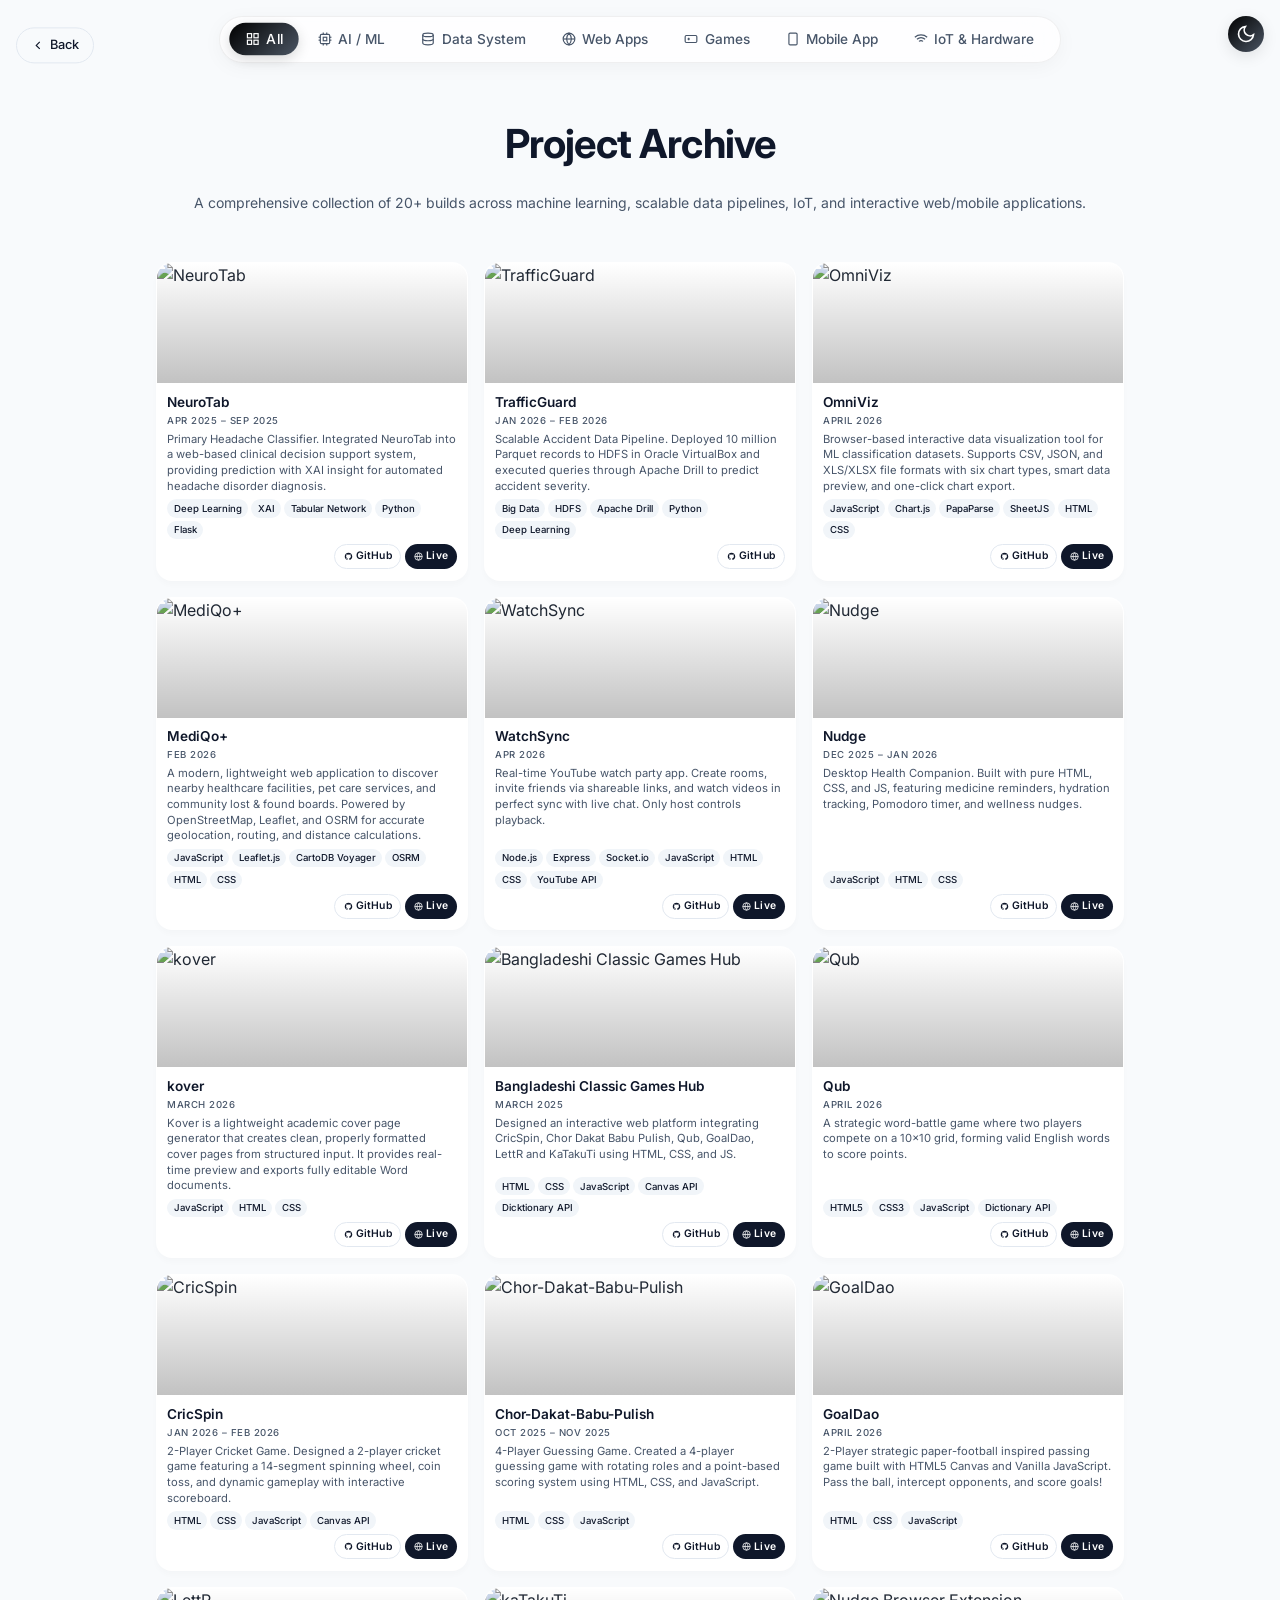
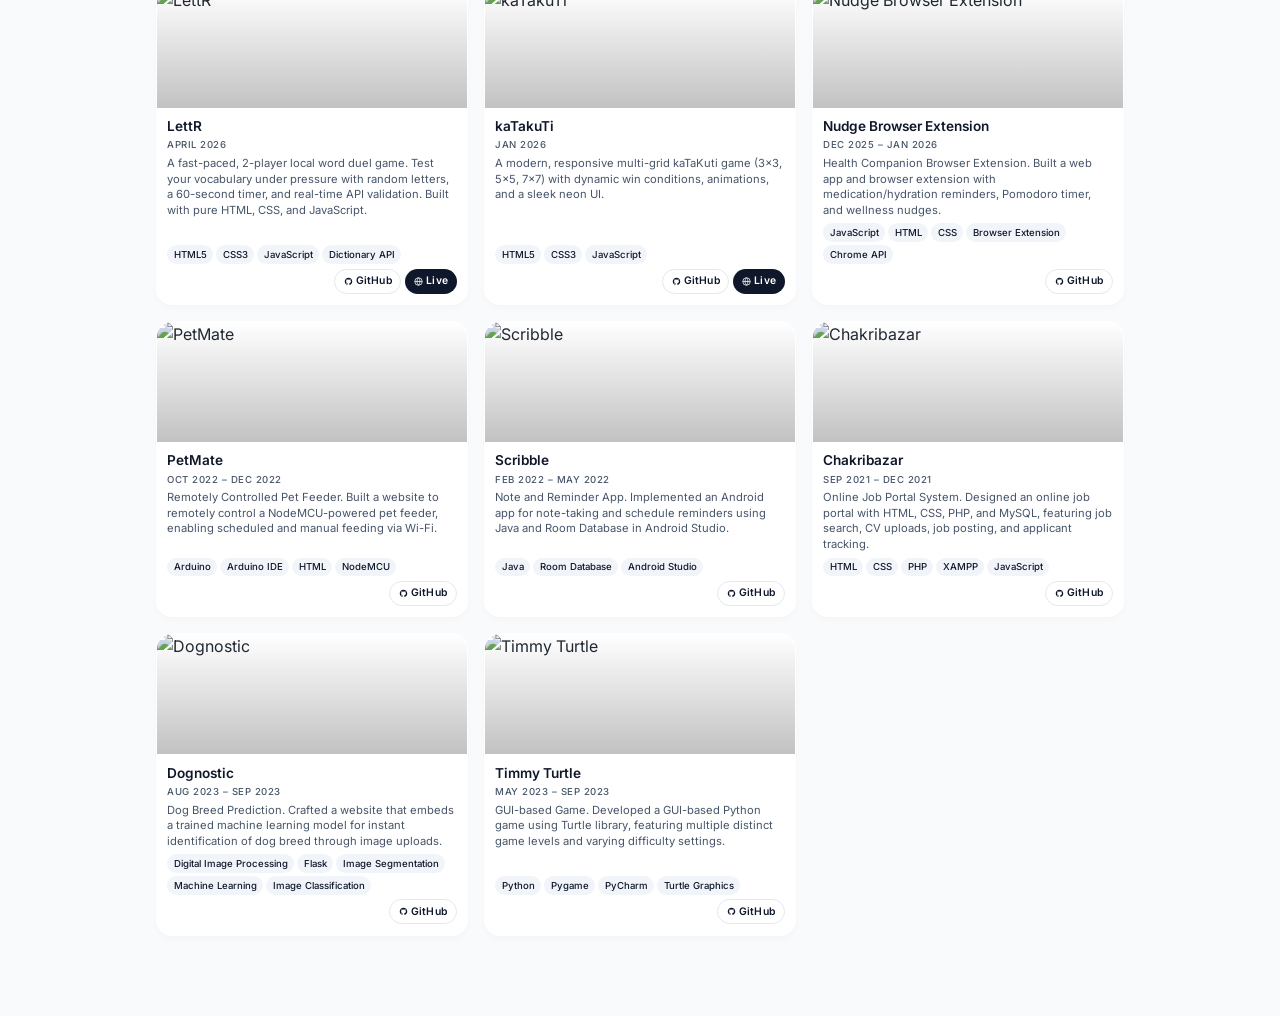
==== projects.html @ 1bb69468 "dropdown menu fixed" ====
<!DOCTYPE html>
<html lang="en">
<head>
    <meta charset="UTF-8">
    <meta name="viewport" content="width=device-width, initial-scale=1.0, viewport-fit=cover">
    
    <title>Projects — Swarup Dewanjee</title>
    <meta name="description" content="A collection of projects by Swarup Dewanjee.">

    <!-- Favicon -->
    <link rel="icon" type="image/png" href="https://i.postimg.cc/4x0gX4bW/dark.png" />
    
    <!-- Fonts: Inter -->
    <link href="https://fonts.googleapis.com/css2?family=Inter:wght@300;400;500;600;700&display=swap" rel="stylesheet">

    <style>
        /* ═══════════════════════════════════════════════════
           CSS VARIABLES & THEME
           ═══════════════════════════════════════════════════ */
        :root {
            --primary-500: #18181b;
            --gray-400: #9ca3af;
            --gray-600: #4b5563;

            --light-bg: #f8fafc;
            --light-card: #ffffff;
            --light-card-hover: #f1f5f9;
            --light-text: #0f172a;
            --light-text-secondary: #475569;
            --light-text-body: #1e293b;
            --light-border: #e2e8f0;

            --dark-bg: #09090b;
            --dark-card: #131315;
            --dark-card-hover: #242428;
            --dark-text: #fafafa;
            --dark-text-secondary: #b4b4bc;
            --dark-text-bright: #ffffff;
            --dark-border: #2a2a30;

            --gradient-main: linear-gradient(135deg, #000000 0%, #4b5563 100%);
            --gradient-accent: linear-gradient(135deg, #3f3f46 0%, #18181b 100%);

            --dark-btn-gradient: linear-gradient(135deg, #a5a5a5 0%, #ffffff 100%);
            --dark-btn-text: #18181b;
        }

        /* ═══════════════════════════════════════════════════
           GLOBAL STYLES & SCROLLBAR
           ═══════════════════════════════════════════════════ */
        * { margin: 0; padding: 0; box-sizing: border-box; }
        html { scroll-behavior: smooth; }
        
        body {
            font-family: 'Inter', system-ui, -apple-system, sans-serif;
            line-height: 1.6;
            transition: background-color 0.4s cubic-bezier(0.4, 0, 0.2, 1), color 0.4s cubic-bezier(0.4, 0, 0.2, 1);
            overflow-x: hidden;
            -webkit-font-smoothing: antialiased;
            -moz-osx-font-smoothing: grayscale;
            min-height: 100vh;
        }
        body:not(.dark-theme) { background-color: var(--light-bg); color: var(--light-text-body); }
        body.dark-theme       { background-color: var(--dark-bg);  color: var(--dark-text-bright); }

        /* Custom Scrollbar */
        ::-webkit-scrollbar { width: 8px; }
        ::-webkit-scrollbar-track { background: #f8fafc; }
        ::-webkit-scrollbar-thumb { background: linear-gradient(135deg, #000000 0%, #4b5563 100%); border-radius: 9999px; transition: all 0.3s ease; }
        ::-webkit-scrollbar-thumb:hover { background: linear-gradient(135deg, #3a3a3f 0%, #b1b1b1 100%); }
        body.dark-theme::-webkit-scrollbar-track { background: #09090b; }
        body.dark-theme::-webkit-scrollbar-thumb { background: linear-gradient(135deg, #a5a5a5 0%, #ffffff 100%); border-radius: 9999px; }
        body.dark-theme::-webkit-scrollbar-thumb:hover { background: linear-gradient(135deg, #1f2937 0%, #6b7280 100%); }

        .container { max-width: 1000px; margin: 0 auto; padding: 0 1rem; }
        .section { padding: 5rem 0; position: relative; z-index: 10; }
        body:not(.dark-theme) .section { background: var(--light-bg); }
        body.dark-theme       .section { background: var(--dark-bg); }

        /* ═══════════════════════════════════════════════════
           NAVIGATION (Matching index.html)
           ═══════════════════════════════════════════════════ */
        .floating-nav { 
            position: fixed; 
            top: 1rem; 
            left: 50%; 
            transform: translateX(-50%); 
            z-index: 1000; 
            padding: 0 1rem; 
            width: 100%; 
            max-width: 1400px; 
            transition: transform 0.4s cubic-bezier(0.4, 0, 0.2, 1), opacity 0.4s ease;
            display: flex;
            align-items: center;
            justify-content: center;
        }

        /* PC Back Button */
        .nav-back-pc {
            position: absolute;
            left: 1rem;
            top: 63%;
            transform: translateY(-50%);
            z-index: 1001;
            display: flex;
            align-items: center;
            gap: 0.35rem;
            padding: 0.4rem 0.85rem;
            border-radius: 9999px;
            font-size: 0.8rem;
            font-weight: 500;
            white-space: nowrap;
            transition: all 0.25s ease;
            text-decoration: none;
            color: var(--light-text);
            background: transparent;
            border: 1.5px solid var(--light-border);
        }
        body.dark-theme .nav-back-pc { color: var(--dark-text); border-color: var(--dark-border); }
        .nav-back-pc svg { width: 14px; height: 14px; flex-shrink: 0; }
        
        body:not(.dark-theme) .nav-back-pc:hover { 
            background: var(--gradient-main); 
            color: #fff !important; 
            border-color: transparent !important;
            transform: translateY(-50%) scale(1.02); 
            box-shadow: 0 4px 12px rgba(0,0,0,0.15); 
        }
        body.dark-theme .nav-back-pc:hover { 
            background: var(--dark-btn-gradient); 
            color: var(--dark-btn-text) !important; 
            border-color: transparent !important;
            transform: translateY(-50%) scale(1.02); 
            box-shadow: 0 4px 12px rgba(255,255,255,0.08); 
        }
        body.dark-theme .nav-back-pc:hover svg { stroke: var(--dark-btn-text) !important; }

        .nav-menu { 
            display: flex; 
            align-items: center; 
            gap: 0.25rem; 
            padding: 0.4rem 0.6rem; 
            border-radius: 9999px; 
            backdrop-filter: blur(20px) saturate(180%); 
            -webkit-backdrop-filter: blur(20px) saturate(180%); 
            box-shadow: 0 4px 20px rgba(0,0,0,0.04); 
            width: fit-content; 
            margin: 0 auto; 
            border: 1px solid rgba(0,0,0,0.06); 
            background: rgba(255,255,255,0.8);
        }
        body.dark-theme .nav-menu { 
            background: rgba(24,24,27,0.7); 
            border-color: rgba(255,255,255,0.08); 
            box-shadow: 0 4px 30px rgba(0,0,0,0.3); 
        }

        .nav-item { 
            display: flex; 
            align-items: center; 
            gap: 0.4rem; 
            padding: 0.5rem 1rem; 
            border-radius: 9999px; 
            text-decoration: none; 
            font-size: 0.85rem; 
            font-weight: 500; 
            white-space: nowrap; 
            transition: all 0.25s ease; 
            color: var(--light-text-secondary); 
            cursor: pointer;
            border: none;
            background: transparent;
            font-family: inherit;
        }
        /* Ensure nav item icons scale properly */
        .nav-item svg { width: 14px; height: 14px; flex-shrink: 0; }

        body.dark-theme .nav-item { color: var(--dark-text-secondary); }
        
        body:not(.dark-theme) .nav-item:hover, body:not(.dark-theme) .nav-item.active-nav { 
            background: var(--gradient-main); 
            color: #fff !important; 
            transform: scale(1.02); 
            box-shadow: 0 4px 12px rgba(0,0,0,0.15); 
        }
        body.dark-theme .nav-item:hover, body.dark-theme .nav-item.active-nav { 
            background: var(--dark-btn-gradient); 
            color: var(--dark-btn-text) !important; 
            transform: scale(1.02); 
            box-shadow: 0 4px 12px rgba(255,255,255,0.08); 
        }
        body.dark-theme .nav-item:hover svg, body.dark-theme .nav-item.active-nav svg { stroke: var(--dark-btn-text) !important; }

        /* Mobile Navigation */
        .mobile-nav-bar {
            display: none;
            grid-template-columns: 1fr auto 1fr !important;
            align-items: center !important;
            width: 100% !important;
            padding: 0.6rem 1rem !important;
            background: rgba(248, 250, 252, 0.75) !important;
            backdrop-filter: blur(18px) saturate(180%) !important;
            -webkit-backdrop-filter: blur(18px) saturate(180%) !important;
            border-bottom: 1px solid rgba(0, 0, 0, 0.06);
        }
        body.dark-theme .mobile-nav-bar {
            background: rgba(9, 9, 11, 0.75) !important;
            backdrop-filter: blur(18px) saturate(180%) !important;
            -webkit-backdrop-filter: blur(18px) saturate(180%) !important;
            border-bottom: 1px solid rgba(255, 255, 255, 0.06);
        }

        .nav-back-mobile {
            display: flex;
            align-items: center;
            gap: 0.3rem;
            font-size: 0.8rem;
            font-weight: 500;
            color: var(--light-text);
            text-decoration: none;
            justify-self: start;
            padding: 0.4rem 0.85rem;
            border-radius: 9999px;
            border: 1.5px solid var(--light-border);
            transition: all 0.25s ease;
        }
        body.dark-theme .nav-back-mobile { color: var(--dark-text); border-color: var(--dark-border); }
        .nav-back-mobile svg { width: 14px; height: 14px; }

        body:not(.dark-theme) .nav-back-mobile:hover { 
            background: var(--gradient-main); color: #fff !important; border-color: transparent !important; box-shadow: 0 4px 12px rgba(0,0,0,0.15); 
        }
        body.dark-theme .nav-back-mobile:hover { 
            background: var(--dark-btn-gradient); color: var(--dark-btn-text) !important; border-color: transparent !important; box-shadow: 0 4px 12px rgba(255,255,255,0.08); 
        }
        body.dark-theme .nav-back-mobile:hover svg { stroke: var(--dark-btn-text) !important; }

        .mobile-menu-btn { 
            display: none; 
            background: transparent; 
            border: none; 
            cursor: pointer; 
            padding: 0.5rem; 
            border-radius: 0.5rem; 
            transition: all 0.2s; 
            z-index: 10; 
            justify-self: center;
            color: var(--light-text);
        } 
        body.dark-theme .mobile-menu-btn { color: var(--dark-text-bright); }
        body:not(.dark-theme) .mobile-menu-btn:hover { background: var(--gradient-main); color: #fff; }
        body.dark-theme .mobile-menu-btn:hover { background: var(--dark-btn-gradient); color: var(--dark-btn-text); }
        .mobile-menu-btn .close-icon { display: none; }
        .mobile-menu-btn.active .menu-icon  { display: none; }
        .mobile-menu-btn.active .close-icon { display: block; }

        @media (max-width: 900px) {
            .floating-nav {
                justify-content: flex-start !important;
                padding: 0 !important;
                background: transparent !important;
                backdrop-filter: none !important;
                top: 0 !important;
            }
            .nav-back-pc { display: none; }
            .mobile-nav-bar { display: grid !important; }
            .mobile-menu-btn { display: flex !important; align-items: center; justify-content: center; }
            
            .nav-menu { 
                display: none; 
                position: absolute; 
                top: 100%; 
                left: auto; 
                right: 0; 
                width: 50%; 
                min-width: 220px; 
                flex-direction: column; 
                align-items: stretch; 
                border-radius: 1.5rem 1.5rem 1.5rem  1.5rem; 
                padding: 1rem; 
                gap: 0.5rem; 
                margin: 0; 
                max-height: 80vh; 
                overflow-y: auto; 
                border-top: 1px solid rgba(0,0,0,0.05);
                border-right:  1px solid rgba(0,0,0,0.05); 
            }
            body:not(.dark-theme) .nav-menu { background: rgba(255,255,255,0.95); }
            body.dark-theme       .nav-menu { background: rgba(9,9,11,0.95); border-color: rgba(255,255,255,0.1); }
            
            .nav-menu.active { display: flex; animation: slideDown 0.3s ease; }
            @keyframes slideDown { from { opacity: 0; transform: translateY(-10px); } to { opacity: 1; transform: translateY(0); } }
            
            .nav-item { padding: 0.75rem 1rem; border-radius: 0.75rem; font-size: 0.95rem; justify-content: flex-start; }
            .nav-item svg { width: 16px; height: 16px; }
        }

        /* ═══════════════════════════════════════════════════
           THEME TOGGLE
           ═══════════════════════════════════════════════════ */
        .theme-toggle { 
            position: fixed; 
            top: 1rem; 
            right: 1rem; 
            z-index: 1000; 
            padding: 0.5rem; 
            border-radius: 9999px; 
            border: none; 
            cursor: pointer; 
            transition: all 0.3s ease; 
            background: var(--gradient-main); 
            color: #fff; 
            box-shadow: 0 4px 15px rgba(0,0,0,0.1); 
            display: flex; align-items: center; justify-content: center;
        }
        body.dark-theme .theme-toggle { background: var(--dark-btn-gradient); color: var(--dark-btn-text); box-shadow: 0 4px 15px rgba(255,255,255,0.08); }
        .theme-toggle:hover { transform: scale(1.1); }
        .theme-toggle .sun-icon  { display: none; }
        .theme-toggle .moon-icon { display: block; width: 20px; height: 20px; }
        body.dark-theme .theme-toggle .sun-icon  { display: block; width: 20px; height: 20px; }
        body.dark-theme .theme-toggle .moon-icon { display: none; }
        body.dark-theme .theme-toggle svg { stroke: var(--dark-btn-text) !important; }

        @media (max-width: 900px) {
            .theme-toggle { top: 0.75rem; right: 0.75rem; z-index: 1001; }
        }

        /* ═══════════════════════════════════════════════════
           MAIN CONTENT AREA
           ═══════════════════════════════════════════════════ */
        .projects-section { padding-top: 7rem; }

        .section-title { 
            font-size: 2.5rem; 
            font-weight: 700; 
            text-align: center; 
            margin-bottom: 3rem; 
            letter-spacing: -0.02em; 
        }
        body:not(.dark-theme) .section-title { color: var(--light-text); }
        body.dark-theme       .section-title { color: var(--dark-text-bright); }

        .section-subtitle {
            font-size: 0.875rem;
            text-align: center;
            margin-top: -2rem;
            margin-bottom: 3rem;
            color: var(--light-text-secondary);
        }
        body.dark-theme .section-subtitle { color: var(--dark-text-secondary); }

        /* ═══════════════════════════════════════════════════
           CAROUSEL / GRID (Compact X & Y Axis)
           ═══════════════════════════════════════════════════ */
        .projects-grid { 
            display: grid; 
            grid-template-columns: repeat(3,1fr); 
            gap: 1rem; 
        }
        
        /* Alignment for few items */
        @media (min-width: 1025px) {
            .projects-grid.center-single .project-card { 
                grid-column: 2 / 3; 
            }
        }

        @media (max-width: 1024px) { .projects-grid { grid-template-columns: repeat(2,1fr); } }
        @media (max-width: 768px)  { .projects-grid { grid-template-columns: 1fr; } }

        .project-card { 
            border-radius: 1rem; 
            box-shadow: 0 4px 6px rgba(0,0,0,0.02); 
            overflow: hidden; 
            transition: all 0.3s; 
            border: 1px solid transparent; 
            display: flex; 
            flex-direction: column; 
        }
        body:not(.dark-theme) .project-card { background: var(--light-card); }
        body.dark-theme .project-card { background: var(--dark-card); box-shadow: 0 4px 6px rgba(0,0,0,0.15); }

        .project-card:hover { 
            transform: translateY(-5px); 
            box-shadow: 0 20px 40px rgba(0,0,0,0.08); 
            border-color: #000; 
        }
        body.dark-theme .project-card:hover { 
            box-shadow: 0 20px 40px rgba(0,0,0,0.3); 
            border-color: #fff; 
        }

        .card-image { 
            position: relative; 
            width: 100%; 
            height: 7.5rem; 
            overflow: hidden; 
            flex-shrink: 0; 
        }
        .card-image img { 
            width: 100%; 
            height: 100%; 
            object-fit: cover; 
            transition: all 0.5s; 
            filter: grayscale(30%); 
        }
        .card-image:hover img { transform: scale(1.05); filter: grayscale(0%); }
        
        body:not(.dark-theme) .card-image::after { 
            content: ''; 
            position: absolute; 
            inset: 0; 
            background: linear-gradient(to top, rgba(0,0,0,0.6), transparent); 
            opacity: 0.4; 
        }
        body.dark-theme .card-image::after { 
            content: ''; 
            position: absolute; 
            inset: 0; 
            background: linear-gradient(to top, rgba(0,0,0,0.4), transparent); 
            opacity: 0.3; 
        }

        /* Compact Card Content */
        .card-content { 
            padding: 0.65rem; 
            flex: 1; 
            display: flex; 
            flex-direction: column; 
        }
        .card-title { 
            font-size: 0.85rem; 
            font-weight: 600; 
            margin-bottom: 0.1rem; 
            line-height: 1.3;
        }
        body:not(.dark-theme) .card-title { color: var(--light-text); }
        body.dark-theme       .card-title { color: var(--dark-text-bright) !important; }

        .card-subtitle { 
            font-size: 0.6rem; 
            font-weight: 500; 
            margin-bottom: 0.2rem; 
            text-transform: uppercase; 
            letter-spacing: 0.05em; 
        }
        body:not(.dark-theme) .card-subtitle { color: var(--light-text-secondary); }
        body.dark-theme       .card-subtitle { color: var(--dark-text-secondary); }

        .card-description { 
            font-size: 0.7rem; 
            line-height: 1.4; 
            margin-bottom: 0.3rem; 
            flex: 1; 
        }
        body:not(.dark-theme) .card-description { color: var(--light-text-secondary); }
        body.dark-theme       .card-description { color: var(--dark-text-secondary) !important; }

        .card-tags { 
            display: flex; 
            flex-wrap: wrap; 
            gap: 0.2rem; 
            margin-bottom: 0.3rem; 
        }
        .tag { 
            padding: 0.1rem 0.4rem; 
            font-size: 0.6rem; 
            border-radius: 9999px; 
            font-weight: 500; 
        }
        body:not(.dark-theme) .tag { background: var(--light-card-hover); color: var(--light-text); }
        body.dark-theme       .tag { background: rgba(255,255,255,0.06); color: var(--dark-text) !important; }

        .card-actions { 
            display: flex; 
            justify-content: flex-end; 
            gap: 0.25rem; 
            margin-top: auto; 
            flex-wrap: wrap; 
        }

        /* ═══════════════════════════════════════════════════
           BUTTONS (Super Compact)
           ═══════════════════════════════════════════════════ */
        .btn { 
            display: inline-flex; 
            align-items: center; 
            gap: 0.2rem; 
            padding: 0.2rem 0.55rem; 
            border-radius: 9999px; 
            font-weight: 600; 
            text-decoration: none; 
            transition: all 0.25s ease; 
            cursor: pointer; 
            white-space: nowrap; 
            font-size: 0.65rem; 
            letter-spacing: 0.01em; 
        }
        .btn:hover { transform: translateY(-2px); box-shadow: 0 8px 20px rgba(0,0,0,0.1); }
        body.dark-theme .btn:hover { box-shadow: 0 8px 20px rgba(255,255,255,0.06); }

        body:not(.dark-theme) .btn-primary { background: var(--light-text); color: #fff; border: none; }
        body.dark-theme .btn-primary { background: var(--dark-btn-gradient); color: var(--dark-btn-text); border: none; }
        .btn-primary:hover { opacity: 0.9; transform: translateY(-2px); }

        .btn-secondary { background: transparent !important; }
        body:not(.dark-theme) .btn-secondary { border: 1.5px solid var(--light-border); color: var(--light-text); }
        body.dark-theme .btn-secondary { border: 1.5px solid var(--dark-border); color: var(--dark-text); }
        body:not(.dark-theme) .btn-secondary:hover { border-color: transparent !important; background: var(--gradient-main) !important; color: #fff !important; }
        body.dark-theme .btn-secondary:hover { border-color: transparent !important; background: var(--dark-btn-gradient) !important; color: var(--dark-btn-text) !important; }

        /* Fix SVG icons inside buttons */
        .btn svg { width: 9px; height: 9px; }
        body.dark-theme .btn-primary svg { stroke: var(--dark-btn-text) !important; fill: none !important; }
        body.dark-theme .btn-secondary:hover svg { stroke: var(--dark-btn-text) !important; fill: none !important; color: var(--dark-btn-text) !important; }

        /* ═══════════════════════════════════════════════════
           GO TO TOP BUTTON
           ═══════════════════════════════════════════════════ */
        .go-to-top { 
            position: fixed; 
            bottom: 2rem; 
            right: 2rem; 
            z-index: 1000; 
            padding: 0.6rem; 
            border-radius: 9999px; 
            border: none; 
            cursor: pointer; 
            opacity: 0; 
            transform: scale(0.5); 
            transition: all 0.3s; 
            pointer-events: none; 
            background: var(--gradient-main); 
            color: #fff; 
            box-shadow: 0 4px 15px rgba(0,0,0,0.2); 
        }
        body.dark-theme .go-to-top { 
            background: var(--dark-btn-gradient); 
            color: var(--dark-btn-text); 
            box-shadow: 0 4px 15px rgba(255,255,255,0.08); 
        }
        body.dark-theme .go-to-top svg { stroke: var(--dark-btn-text) !important; }
        .go-to-top.visible { opacity: 1; transform: scale(1); pointer-events: all; }
        .go-to-top:hover { transform: scale(1.1); }

        /* ═══════════════════════════════════════════════════
           UTILITY & RESPONSIVE
           ═══════════════════════════════════════════════════ */
        .no-results { 
            grid-column: 1 / -1; 
            text-align: center; 
            padding: 3rem 2rem; 
            font-size: 0.95rem; 
            border: 1px dashed var(--light-border); 
            border-radius: 1rem; 
            color: var(--light-text-secondary);
        }
        body.dark-theme .no-results { color: var(--dark-text-secondary); border-color: var(--dark-border); }

        @media (max-width: 768px) {
            .section { padding: 3rem 0; }
            .projects-section { padding-top: 5rem; }
            .section-title { font-size: 1.75rem; margin-bottom: 2rem; }
            .section-subtitle { margin-top: -1.5rem; margin-bottom: 2rem; font-size: 0.85rem; }
            .projects-grid { grid-template-columns: 1fr; gap: 1rem; }
            .go-to-top { bottom: 1.5rem; right: 1.5rem; }
            /* Restore slightly larger sizes for single-column mobile view */
            .card-image { height: 10rem; }
            .card-content { padding: 0.85rem; }
            .card-title { font-size: 0.95rem; }
            .card-subtitle { font-size: 0.7rem; }
            .card-description { font-size: 0.8rem; }
            .tag { font-size: 0.65rem; }
            .btn { font-size: 0.75rem; padding: 0.3rem 0.75rem; }
            .btn svg { width: 12px; height: 12px; }
        }

        @media (max-width: 480px) {
            .section-title { font-size: 1.5rem; }
            .nav-back-mobile { font-size: 0.75rem; padding: 0.3rem 0.75rem; }
        }
    </style>
</head>
<body>

<!-- Navigation -->
<nav id="floating-nav" class="floating-nav">
    <!-- PC Back Button (Left) -->
    <a href="https://swarup113.github.io/Portfolio/" class="nav-back-pc">
        <svg viewBox="0 0 24 24" fill="none" stroke="currentColor" stroke-width="2"><polyline points="15 18 9 12 15 6"></polyline></svg>
        <span>Back</span>
    </a>

    <!-- Mobile Top Bar -->
    <div class="mobile-nav-bar">
        <a href="https://swarup113.github.io/Portfolio/" class="nav-back-mobile">
            <svg viewBox="0 0 24 24" fill="none" stroke="currentColor" stroke-width="2"><polyline points="15 18 9 12 15 6"></polyline></svg>
            Back
        </a>
        <button class="mobile-menu-btn" id="mobile-menu-btn" aria-label="Toggle navigation" aria-expanded="false">
            <svg class="menu-icon" width="26" height="26" viewBox="0 0 24 24" fill="none" stroke="currentColor" stroke-width="2.2" stroke-linecap="round">
                <line x1="3" y1="7" x2="21" y2="7"></line>
                <line x1="3" y1="12" x2="21" y2="12"></line>
                <line x1="3" y1="17" x2="21" y2="17"></line>
            </svg>
            <svg class="close-icon" width="26" height="26" viewBox="0 0 24 24" fill="none" stroke="currentColor" stroke-width="2.2" stroke-linecap="round">
                <line x1="18" y1="6" x2="6" y2="18"></line>
                <line x1="6" y1="6" x2="18" y2="18"></line>
            </svg>
        </button>
    </div>

    <!-- Filter Menu (Pill for PC, Dropdown for Mobile) -->
    <div class="nav-menu" id="nav-menu">
        <button class="nav-item active-nav" data-filter="all">
            <svg viewBox="0 0 24 24" fill="none" stroke="currentColor" stroke-width="2"><rect x="3" y="3" width="7" height="7"></rect><rect x="14" y="3" width="7" height="7"></rect><rect x="14" y="14" width="7" height="7"></rect><rect x="3" y="14" width="7" height="7"></rect></svg>
            All
        </button>
        <button class="nav-item" data-filter="ml">
            <svg viewBox="0 0 24 24" fill="none" stroke="currentColor" stroke-width="2"><rect x="4" y="4" width="16" height="16" rx="2" ry="2"></rect><rect x="9" y="9" width="6" height="6"></rect><line x1="9" y1="1" x2="9" y2="4"></line><line x1="15" y1="1" x2="15" y2="4"></line><line x1="9" y1="20" x2="9" y2="23"></line><line x1="15" y1="20" x2="15" y2="23"></line><line x1="20" y1="9" x2="23" y2="9"></line><line x1="20" y1="14" x2="23" y2="14"></line><line x1="1" y1="9" x2="4" y2="9"></line><line x1="1" y1="14" x2="4" y2="14"></line></svg>
            AI / ML
        </button>
        <button class="nav-item" data-filter="data-system">
            <svg viewBox="0 0 24 24" fill="none" stroke="currentColor" stroke-width="2"><ellipse cx="12" cy="5" rx="9" ry="3"></ellipse><path d="M21 12c0 1.66-4 3-9 3s-9-1.34-9-3"></path><path d="M3 5v14c0 1.66 4 3 9 3s9-1.34 9-3V5"></path></svg>
            Data System
        </button>
        <button class="nav-item" data-filter="web">
            <svg viewBox="0 0 24 24" fill="none" stroke="currentColor" stroke-width="2"><circle cx="12" cy="12" r="10"></circle><line x1="2" y1="12" x2="22" y2="12"></line><path d="M12 2a15.3 15.3 0 0 1 4 10 15.3 15.3 0 0 1-4 10 15.3 15.3 0 0 1-4-10 15.3 15.3 0 0 1 4-10z"></path></svg>
            Web Apps
        </button>
        <button class="nav-item" data-filter="game">
            <svg viewBox="0 0 24 24" fill="none" stroke="currentColor" stroke-width="2"><line x1="6" y1="12" x2="10" y2="12"></line><line x1="8" y1="10" x2="8" y2="14"></line><line x1="15" y1="13" x2="15.01" y2="13"></line><line x1="18" y1="11" x2="18.01" y2="11"></line><rect x="2" y="6" width="20" height="12" rx="2"></rect></svg>
            Games
        </button>
        <button class="nav-item" data-filter="app">
            <svg viewBox="0 0 24 24" fill="none" stroke="currentColor" stroke-width="2"><rect x="5" y="2" width="14" height="20" rx="2" ry="2"></rect><line x1="12" y1="18" x2="12.01" y2="18"></line></svg>
            Mobile App
        </button>
        <button class="nav-item" data-filter="iot">
            <svg viewBox="0 0 24 24" fill="none" stroke="currentColor" stroke-width="2"><path d="M5 12.55a11 11 0 0 1 14.08 0"></path><path d="M1.42 9a16 16 0 0 1 21.16 0"></path><path d="M8.53 16.11a6 6 0 0 1 6.95 0"></path><line x1="12" y1="20" x2="12.01" y2="20"></line></svg>
            IoT & Hardware
        </button>
    </div>
</nav>

<!-- Theme Toggle (Positioned Absolute Top Right) -->
<button class="theme-toggle" id="theme-toggle" aria-label="Toggle theme">
    <svg class="sun-icon" width="24" height="24" viewBox="0 0 24 24" fill="none" stroke="currentColor" stroke-width="2">
        <circle cx="12" cy="12" r="5"></circle>
        <line x1="12" y1="1" x2="12" y2="3"></line>
        <line x1="12" y1="21" x2="12" y2="23"></line>
        <line x1="4.22" y1="4.22" x2="5.64" y2="5.64"></line>
        <line x1="18.36" y1="18.36" x2="19.78" y2="19.78"></line>
        <line x1="1" y1="12" x2="3" y2="12"></line>
        <line x1="21" y1="12" x2="23" y2="12"></line>
        <line x1="4.22" y1="19.78" x2="5.64" y2="18.36"></line>
        <line x1="18.36" y1="5.64" x2="19.78" y2="4.22"></line>
    </svg>
    <svg class="moon-icon" width="24" height="24" viewBox="0 0 24 24" fill="none" stroke="currentColor" stroke-width="2">
        <path d="M21 12.79A9 9 0 1 1 11.21 3 7 7 0 0 0 21 12.79z"></path>
    </svg>
</button>

<!-- Main Content -->
<main class="section projects-section">
    <div class="container">
        <h2 class="section-title">Project Archive</h2>
        <p class="section-subtitle">A comprehensive collection of 20+ builds across machine learning, scalable data pipelines, IoT, and interactive web/mobile applications.</p>

        <!-- Grid -->
        <div class="projects-grid" id="projects-grid"></div>
    </div>
</main>

<!-- Go to Top Button -->
<button id="go-to-top" class="go-to-top" aria-label="Go to top">
    <svg width="24" height="24" viewBox="0 0 24 24" fill="none" stroke="currentColor" stroke-width="2">
        <line x1="12" y1="19" x2="12" y2="5"></line>
        <polyline points="5 12 12 5 19 12"></polyline>
    </svg>
</button>

<script>
const GITHUB_SVG = '<svg width="9" height="9" viewBox="0 0 24 24" fill="currentColor"><path d="M12 2C6.477 2 2 6.477 2 12c0 4.418 2.865 8.166 6.839 9.489.5.092.682-.217.682-.482 0-.237-.009-.868-.014-1.703-2.782.604-3.369-1.341-3.369-1.341-.454-1.155-1.11-1.463-1.11-1.463-.907-.62.069-.608.069-.608 1.003.07 1.531 1.03 1.531 1.03.892 1.529 2.341 1.087 2.91.832.092-.647.35-1.088.636-1.338-2.22-.253-4.555-1.11-4.555-4.943 0-1.091.39-1.984 1.029-2.683-.103-.253-.446-1.27.098-2.647 0 0 .84-.269 2.75 1.025A9.578 9.578 0 0 1 12 6.836a9.59 9.59 0 0 1 2.504.337c1.909-1.294 2.747-1.025 2.747-1.025.546 1.377.203 2.394.1 2.647.64.699 1.028 1.592 1.028 2.683 0 3.842-2.339 4.687-4.566 4.935.359.309.678.919.678 1.852 0 1.336-.012 2.415-.012 2.743 0 .267.18.578.688.48C19.138 20.163 22 16.418 22 12c0-5.523-4.477-10-10-10z"/></svg>';
const LIVE_SVG  = '<svg width="9" height="9" viewBox="0 0 24 24" fill="none" stroke="currentColor" stroke-width="2"><circle cx="12" cy="12" r="10"></circle><line x1="2" y1="12" x2="22" y2="12"></line><path d="M12 2a15.3 15.3 0 0 1 4 10 15.3 15.3 0 0 1-4 10 15.3 15.3 0 0 1-4-10 15.3 15.3 0 0 1 4-10z"></path></svg>';

const PROJECTS = [
    { title:"NeuroTab", category:"ml", date:"Apr 2025 – Sep 2025", description:"Primary Headache Classifier. Integrated NeuroTab into a web-based clinical decision support system, providing prediction with XAI insight for automated headache disorder diagnosis.", skills:["Deep Learning","XAI","Tabular Network","Python","Flask"], github:"https://github.com/Swarup113/NeuroTab", live:"https://huggingface.co/spaces/dewanjee/NeuroTab", image:"https://i.postimg.cc/sD1FGsDj/neurotab.png" },
    { title:"TrafficGuard", category:"data-system", date:"Jan 2026 – Feb 2026", description:"Scalable Accident Data Pipeline. Deployed 10 million Parquet records to HDFS in Oracle VirtualBox and executed queries through Apache Drill to predict accident severity.", skills:["Big Data","HDFS","Apache Drill","Python","Deep Learning"], github:"https://github.com/Swarup113/TrafficGuard", live:null, image:"https://i.postimg.cc/nrQjRNYS/tg.png" },
    { title:"OmniViz", category:"web", date:"April 2026", description:"Browser-based interactive data visualization tool for ML classification datasets. Supports CSV, JSON, and XLS/XLSX file formats with six chart types, smart data preview, and one-click chart export.", skills:["JavaScript","Chart.js","PapaParse","SheetJS","HTML","CSS"], github:"https://github.com/Swarup113/OmniViz", live:"https://swarup113.github.io/OmniViz/", image:"https://i.postimg.cc/15sDJ5Wp/omniviz.png" },
    { title:"MediQo+", category:"web", date:"Feb 2026", description:"A modern, lightweight web application to discover nearby healthcare facilities, pet care services, and community lost & found boards. Powered by OpenStreetMap, Leaflet, and OSRM for accurate geolocation, routing, and distance calculations.", skills:["JavaScript","Leaflet.js","CartoDB Voyager","OSRM","HTML","CSS"], github:"https://github.com/Swarup113/MediQoPlus", live:"https://swarup113.github.io/MediQoPlus/", image:"https://i.postimg.cc/fbPZzkG3/Medi-Qo.png" },
    { title:"WatchSync", category:"web", date:"Apr 2026", description:"Real-time YouTube watch party app. Create rooms, invite friends via shareable links, and watch videos in perfect sync with live chat. Only host controls playback.", skills:["Node.js","Express","Socket.io","JavaScript","HTML","CSS","YouTube API"], github:"https://github.com/Swarup113/WatchSync", live:"https://watchsync.up.railway.app", image:"https://i.postimg.cc/G2D0fS3D/WS.png" },
    { title:"Nudge", category:"web", date:"Dec 2025 – Jan 2026", description:"Desktop Health Companion. Built with pure HTML, CSS, and JS, featuring medicine reminders, hydration tracking, Pomodoro timer, and wellness nudges.", skills:["JavaScript","HTML","CSS"], github:"https://github.com/Swarup113/Nudge", live:"https://swarup113.github.io/Nudge/", image:"https://i.postimg.cc/XJZH77kp/nudge.png" },
    { title:"kover", category:"web", date:"March 2026", description:"Kover is a lightweight academic cover page generator that creates clean, properly formatted cover pages from structured input. It provides real-time preview and exports fully editable Word documents.", skills:["JavaScript","HTML","CSS"], github:"https://github.com/Swarup113/kover", live:"https://swarup113.github.io/kover/", image:"https://i.postimg.cc/SRKx042x/kover.png" },
    { title:"Bangladeshi Classic Games Hub", category:"game", date:"March 2025", description:"Designed an interactive web platform integrating CricSpin, Chor Dakat Babu Pulish, Qub, GoalDao, LettR and KaTakuTi using HTML, CSS, and JS.", skills:["HTML","CSS","JavaScript","Canvas API","Dicktionary API"], github:"https://github.com/Swarup113/Bangladeshi-Classic-Games-Hub", live:"https://swarup113.github.io/Bangladeshi-Classic-Games-Hub/", image:"https://i.postimg.cc/d1qXm3MS/bdgh.png" },
    { title:"Qub", category:"game", date:"April 2026", description:"A strategic word-battle game where two players compete on a 10×10 grid, forming valid English words to score points.", skills:["HTML5","CSS3","JavaScript","Dictionary API"], github:"https://github.com/Swarup113/Qub", live:"https://swarup113.github.io/Qub/", image:"https://i.postimg.cc/HspRSwsn/qub.png" },
    { title:"CricSpin", category:"game", date:"Jan 2026 – Feb 2026", description:"2-Player Cricket Game. Designed a 2-player cricket game featuring a 14-segment spinning wheel, coin toss, and dynamic gameplay with interactive scoreboard.", skills:["HTML","CSS","JavaScript","Canvas API"], github:"https://github.com/Swarup113/CricSpin", live:"https://swarup113.github.io/CricSpin/", image:"https://i.postimg.cc/52DztmXJ/cs.png" },
    { title:"Chor-Dakat-Babu-Pulish", category:"game", date:"Oct 2025 – Nov 2025", description:"4-Player Guessing Game. Created a 4-player guessing game with rotating roles and a point-based scoring system using HTML, CSS, and JavaScript.", skills:["HTML","CSS","JavaScript"], github:"https://github.com/Swarup113/Chor-Dakat-Babu-Pulish", live:"https://swarup113.github.io/chor-dakat-babu-pulish/", image:"https://i.postimg.cc/bYRz0f13/cdbp.png" },
    { title:"GoalDao", category:"game", date:"April 2026", description:"2-Player strategic paper-football inspired passing game built with HTML5 Canvas and Vanilla JavaScript. Pass the ball, intercept opponents, and score goals!", skills:["HTML","CSS","JavaScript"], github:"https://github.com/Swarup113/GoalDao", live:"https://swarup113.github.io/GoalDao/", image:"https://i.postimg.cc/K88fC4rX/gd.png" },
    { title:"LettR", category:"game", date:"April 2026", description:"A fast-paced, 2-player local word duel game. Test your vocabulary under pressure with random letters, a 60-second timer, and real-time API validation. Built with pure HTML, CSS, and JavaScript.", skills:["HTML5","CSS3","JavaScript","Dictionary API"], github:"https://github.com/Swarup113/LettR", live:"https://swarup113.github.io/LettR/", image:"https://i.postimg.cc/yN99kSFb/lr.png" },
    { title:"kaTakuTi", category:"game", date:"Jan 2026", description:"A modern, responsive multi-grid kaTaKuti game (3×3, 5×5, 7×7) with dynamic win conditions, animations, and a sleek neon UI.", skills:["HTML5","CSS3","JavaScript"], github:"https://github.com/Swarup113/kaTakuTi", live:"https://swarup113.github.io/kaTakuTi/", image:"https://i.postimg.cc/QthHBYhD/kk.png" },
    { title:"Nudge Browser Extension", category:"web", date:"Dec 2025 – Jan 2026", description:"Health Companion Browser Extension. Built a web app and browser extension with medication/hydration reminders, Pomodoro timer, and wellness nudges.", skills:["JavaScript","HTML","CSS","Browser Extension","Chrome API"], github:"https://github.com/Swarup113/Nudge-Extension", live:null, image:"https://i.postimg.cc/K8v1MK32/extension.png" },
    { title:"PetMate", category:"iot", date:"Oct 2022 – Dec 2022", description:"Remotely Controlled Pet Feeder. Built a website to remotely control a NodeMCU-powered pet feeder, enabling scheduled and manual feeding via Wi-Fi.", skills:["Arduino","Arduino IDE","HTML","NodeMCU"], github:"https://github.com/Swarup113/Petmate", live:null, image:"https://i.postimg.cc/cLgbZM0G/Pet-Mate.png" },
    { title:"Scribble", category:"app", date:"Feb 2022 – May 2022", description:"Note and Reminder App. Implemented an Android app for note-taking and schedule reminders using Java and Room Database in Android Studio.", skills:["Java","Room Database","Android Studio"], github:"https://github.com/Swarup113/Scribble", live:null, image:"https://i.postimg.cc/PJ3Qmbq0/scrible.png" },
    { title:"Chakribazar", category:"web", date:"Sep 2021 – Dec 2021", description:"Online Job Portal System. Designed an online job portal with HTML, CSS, PHP, and MySQL, featuring job search, CV uploads, job posting, and applicant tracking.", skills:["HTML","CSS","PHP","XAMPP","JavaScript"], github:"https://github.com/Swarup113/Chakribazar.com", live:null, image:"https://i.postimg.cc/5NpxvpWp/Chakri-Bazar.png" },
    { title:"Dognostic", category:"ml", date:"Aug 2023 – Sep 2023", description:"Dog Breed Prediction. Crafted a website that embeds a trained machine learning model for instant identification of dog breed through image uploads.", skills:["Digital Image Processing","Flask","Image Segmentation","Machine Learning","Image Classification"], github:"https://github.com/Swarup113/Dog-breed-prediction-webpage", live:null, image:"https://i.postimg.cc/Hs8yZ1vW/dognostic.png" },
    { title:"Timmy Turtle", category:"game", date:"May 2023 – Sep 2023", description:"GUI-based Game. Developed a GUI-based Python game using Turtle library, featuring multiple distinct game levels and varying difficulty settings.", skills:["Python","Pygame","PyCharm","Turtle Graphics"], github:"https://github.com/Swarup113/Timmy-the-Turtle", live:null, image:"https://i.postimg.cc/cL3zCXDN/tt.png" }
];

/* ── State ── */
let activeFilter = 'all';

function filtered() {
    return activeFilter === 'all' ? PROJECTS : PROJECTS.filter(p => p.category === activeFilter);
}

function cardHtml(p) {
    return `<div class="project-card">
        <div class="card-image"><img src="${p.image}" alt="${p.title}" loading="lazy"></div>
        <div class="card-content">
            <h3 class="card-title">${p.title}</h3>
            <div class="card-subtitle">${p.date}</div>
            <p class="card-description">${p.description}</p>
            <div class="card-tags">${p.skills.map(s => `<span class="tag">${s}</span>`).join('')}</div>
            <div class="card-actions">
                <a href="${p.github}" target="_blank" rel="noopener noreferrer" class="btn btn-secondary">${GITHUB_SVG} GitHub</a>
                ${p.live ? `<a href="${p.live}" target="_blank" rel="noopener noreferrer" class="btn btn-primary">${LIVE_SVG} Live</a>` : ''}
            </div>
        </div>
    </div>`;
}

function renderGrid() {
    const grid = document.getElementById('projects-grid');
    const list = filtered();
    
    // Reset class
    grid.className = 'projects-grid';

    if (list.length === 0) {
        grid.innerHTML = '<div class="no-results">No projects in this category.</div>';
        return;
    }

    // Handle center layout for 1 item
    if (list.length === 1) {
        grid.classList.add('center-single');
    }

    grid.innerHTML = list.map(cardHtml).join('');
}

/* ── Navigation Logic ── */
const navItems = document.querySelectorAll('.nav-item[data-filter]');
const mobileMenuBtn = document.getElementById('mobile-menu-btn');
const navMenu = document.getElementById('nav-menu');
const floatingNav = document.getElementById('floating-nav');

function closeMobileMenu() {
    if (navMenu.classList.contains('active')) {
        navMenu.classList.remove('active');
        mobileMenuBtn.classList.remove('active');
        mobileMenuBtn.setAttribute('aria-expanded', 'false');
    }
}

navItems.forEach(item => {
    item.addEventListener('click', () => {
        // Update active state
        navItems.forEach(i => i.classList.remove('active-nav'));
        item.classList.add('active-nav');
        
        // Update filter and render
        activeFilter = item.dataset.filter;
        renderGrid();

        // Close mobile menu if open
        closeMobileMenu();
    });
});

// Mobile Menu Toggle
mobileMenuBtn.addEventListener('click', () => {
    const isActive = navMenu.classList.toggle('active');
    mobileMenuBtn.classList.toggle('active');
    mobileMenuBtn.setAttribute('aria-expanded', isActive);
});

// Close mobile menu when clicking/tapping outside
document.addEventListener('click', (e) => {
    if (!navMenu.classList.contains('active')) return;
    if (floatingNav.contains(e.target)) return;
    closeMobileMenu();
});

// Close mobile menu on resize back to desktop
window.addEventListener('resize', () => {
    if (window.innerWidth > 900) {
        closeMobileMenu();
    }
});

/* ── Theme ── */
const toggle = document.getElementById('theme-toggle');
const sun = document.querySelector('.sun-icon');
const moon = document.querySelector('.moon-icon');

function applyTheme(dark) {
    document.body.classList.toggle('dark-theme', dark);
    sun.style.display  = dark ? 'block' : 'none';
    moon.style.display = dark ? 'none'  : 'block';
    localStorage.setItem('theme', dark ? 'dark' : 'light');
}

toggle.addEventListener('click', () => applyTheme(!document.body.classList.contains('dark-theme')));

// Sync with portfolio's saved theme
const saved = localStorage.getItem('theme');
applyTheme(saved === 'dark');

/* ── Go to Top Logic ── */
const goTopBtn = document.getElementById('go-to-top');

window.addEventListener('scroll', () => {
    if (window.scrollY > 300) {
        goTopBtn.classList.add('visible');
    } else {
        goTopBtn.classList.remove('visible');
    }
});

goTopBtn.addEventListener('click', () => {
    window.scrollTo({
        top: 0,
        behavior: 'smooth'
    });
});

/* ── Init ── */
renderGrid();
</script>
</body>
</html>
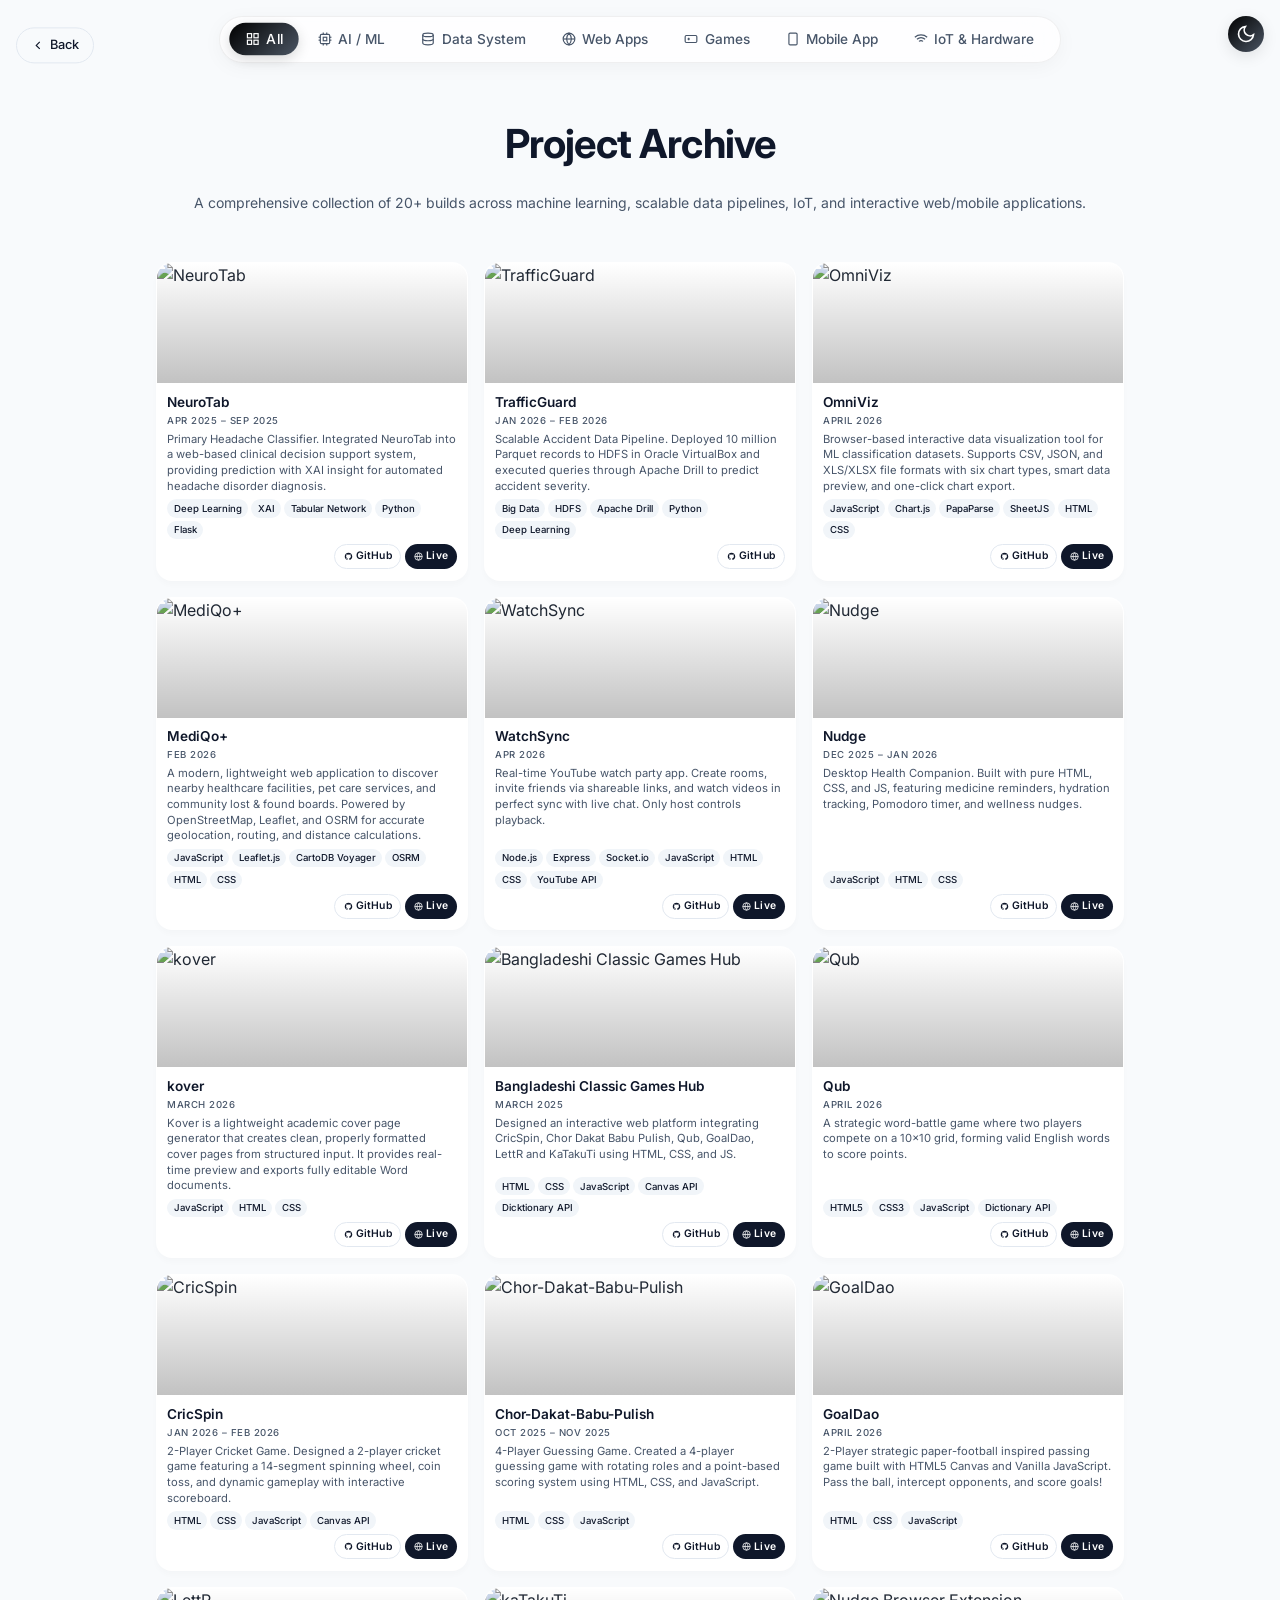
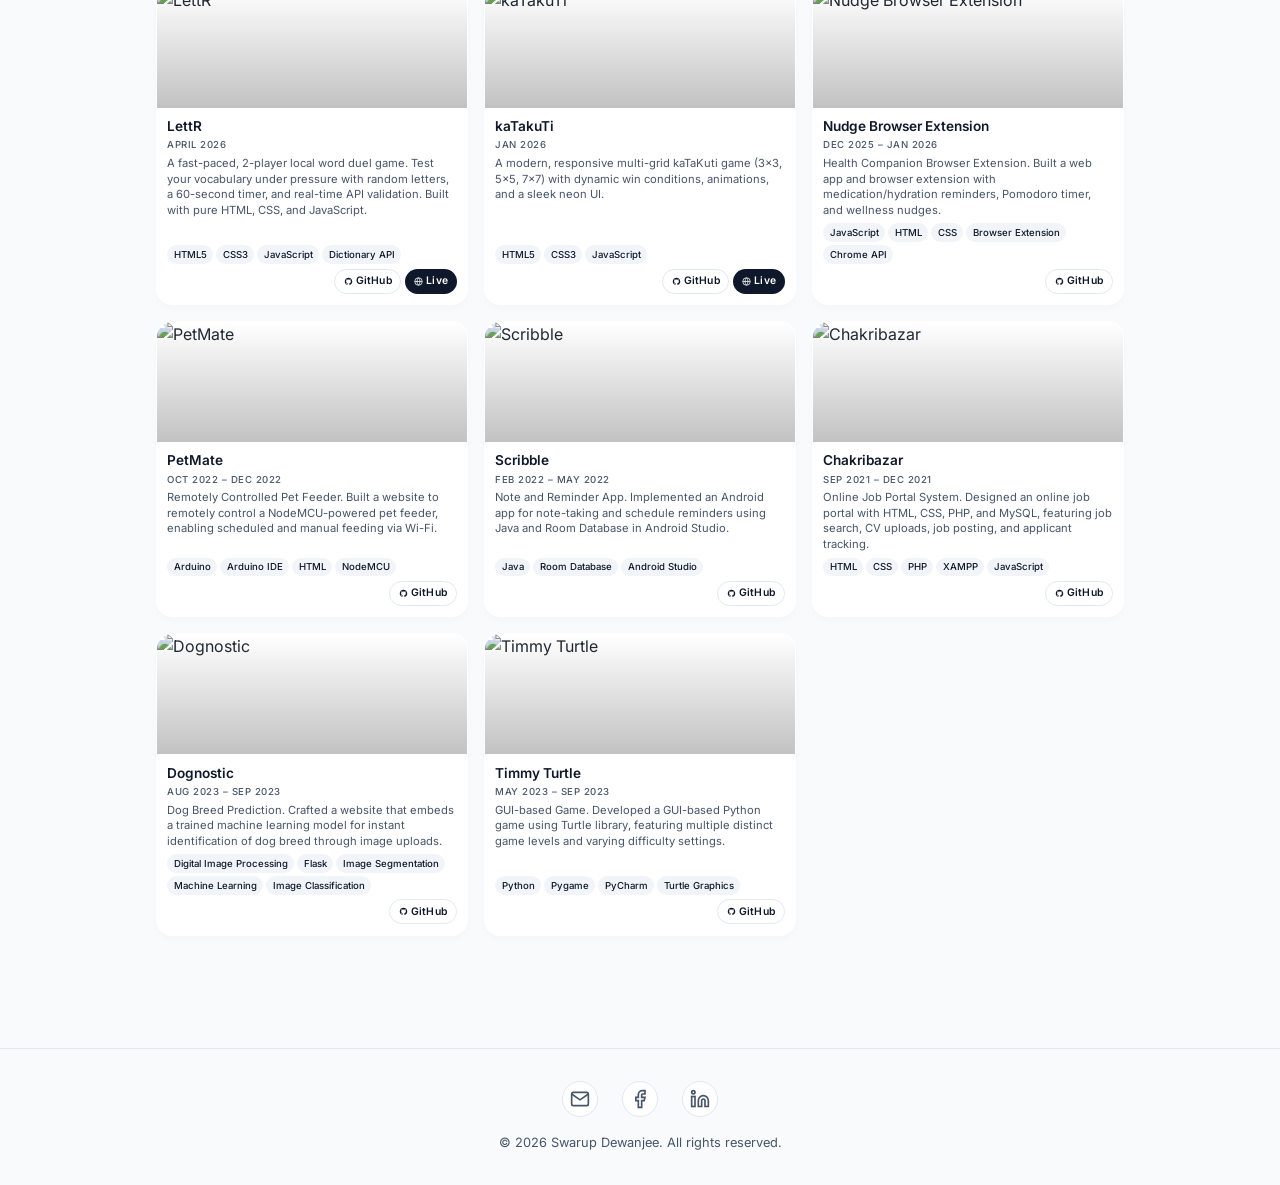
==== commit 75fb802b: "all fixed" ====
--- a/projects.html
+++ b/projects.html
@@ -515,6 +515,59 @@
         body.dark-theme .btn-secondary:hover svg { stroke: var(--dark-btn-text) !important; fill: none !important; color: var(--dark-btn-text) !important; }
 
         /* ═══════════════════════════════════════════════════
+           FOOTER STYLES (matching main portfolio)
+           ═══════════════════════════════════════════════════ */
+        .footer {
+            margin-top: 2rem;
+            padding: 2rem 0;
+            text-align: center;
+            border-top: 1px solid var(--light-border);
+        }
+        body.dark-theme .footer {
+            border-top-color: var(--dark-border);
+        }
+        .footer-social {
+            display: flex;
+            justify-content: center;
+            gap: 1.5rem;
+            margin-bottom: 1rem;
+        }
+        .footer-social a {
+            display: flex;
+            align-items: center;
+            justify-content: center;
+            width: 36px;
+            height: 36px;
+            border-radius: 9999px;
+            transition: all 0.25s ease;
+            color: var(--light-text-secondary);
+            background: var(--light-card);
+            border: 1px solid var(--light-border);
+        }
+        body.dark-theme .footer-social a {
+            color: var(--dark-text-secondary);
+            background: var(--dark-card);
+            border-color: var(--dark-border);
+        }
+        .footer-social a:hover {
+            transform: translateY(-3px);
+            background: var(--gradient-main);
+            color: #fff;
+            border-color: transparent;
+        }
+        body.dark-theme .footer-social a:hover {
+            background: var(--dark-btn-gradient);
+            color: var(--dark-btn-text);
+        }
+        .footer-text {
+            font-size: 0.8rem;
+            color: var(--light-text-secondary);
+        }
+        body.dark-theme .footer-text {
+            color: var(--dark-text-secondary);
+        }
+
+        /* ═══════════════════════════════════════════════════
            GO TO TOP BUTTON
            ═══════════════════════════════════════════════════ */
         .go-to-top { 
@@ -672,6 +725,33 @@
     </div>
 </main>
 
+<!-- FOOTER (matching main portfolio) -->
+<footer class="footer">
+    <div class="container">
+        <div class="footer-social">
+            <a href="mailto:dewanjee.swarup@gmail.com" id="footer-email-btn" aria-label="Email">
+                <svg width="20" height="20" viewBox="0 0 24 24" fill="none" stroke="currentColor" stroke-width="2">
+                    <path d="M4 4h16c1.1 0 2 .9 2 2v12c0 1.1-.9 2-2 2H4c-1.1 0-2-.9-2-2V6c0-1.1.9-2 2-2z"></path>
+                    <polyline points="22,6 12,13 2,6"></polyline>
+                </svg>
+            </a>
+            <a href="https://www.facebook.com/share/1AZVkcRF8S/" target="_blank" rel="noopener noreferrer" aria-label="Facebook">
+                <svg width="20" height="20" viewBox="0 0 24 24" fill="none" stroke="currentColor" stroke-width="2">
+                    <path d="M18 2h-3a5 5 0 0 0-5 5v3H7v4h3v8h4v-8h3l1-4h-4V7a1 1 0 0 1 1-1h3z"></path>
+                </svg>
+            </a>
+            <a href="https://www.linkedin.com/in/swarup-dewanjee-a098741a1/" target="_blank" rel="noopener noreferrer" aria-label="LinkedIn">
+                <svg width="20" height="20" viewBox="0 0 24 24" fill="none" stroke="currentColor" stroke-width="2">
+                    <path d="M16 8a6 6 0 0 1 6 6v7h-4v-7a2 2 0 0 0-2-2 2 2 0 0 0-2 2v7h-4v-7a6 6 0 0 1 6-6z"></path>
+                    <rect x="2" y="9" width="4" height="12"></rect>
+                    <circle cx="4" cy="4" r="2"></circle>
+                </svg>
+            </a>
+        </div>
+        <p class="footer-text">© <span id="current-year"></span> Swarup Dewanjee. All rights reserved.</p>
+    </div>
+</footer>
+
 <!-- Go to Top Button -->
 <button id="go-to-top" class="go-to-top" aria-label="Go to top">
     <svg width="24" height="24" viewBox="0 0 24 24" fill="none" stroke="currentColor" stroke-width="2">
@@ -836,6 +916,9 @@
     });
 });
 
+/* ── Set current year in footer ── */
+document.getElementById('current-year').textContent = new Date().getFullYear();
+
 /* ── Init ── */
 renderGrid();
 </script>
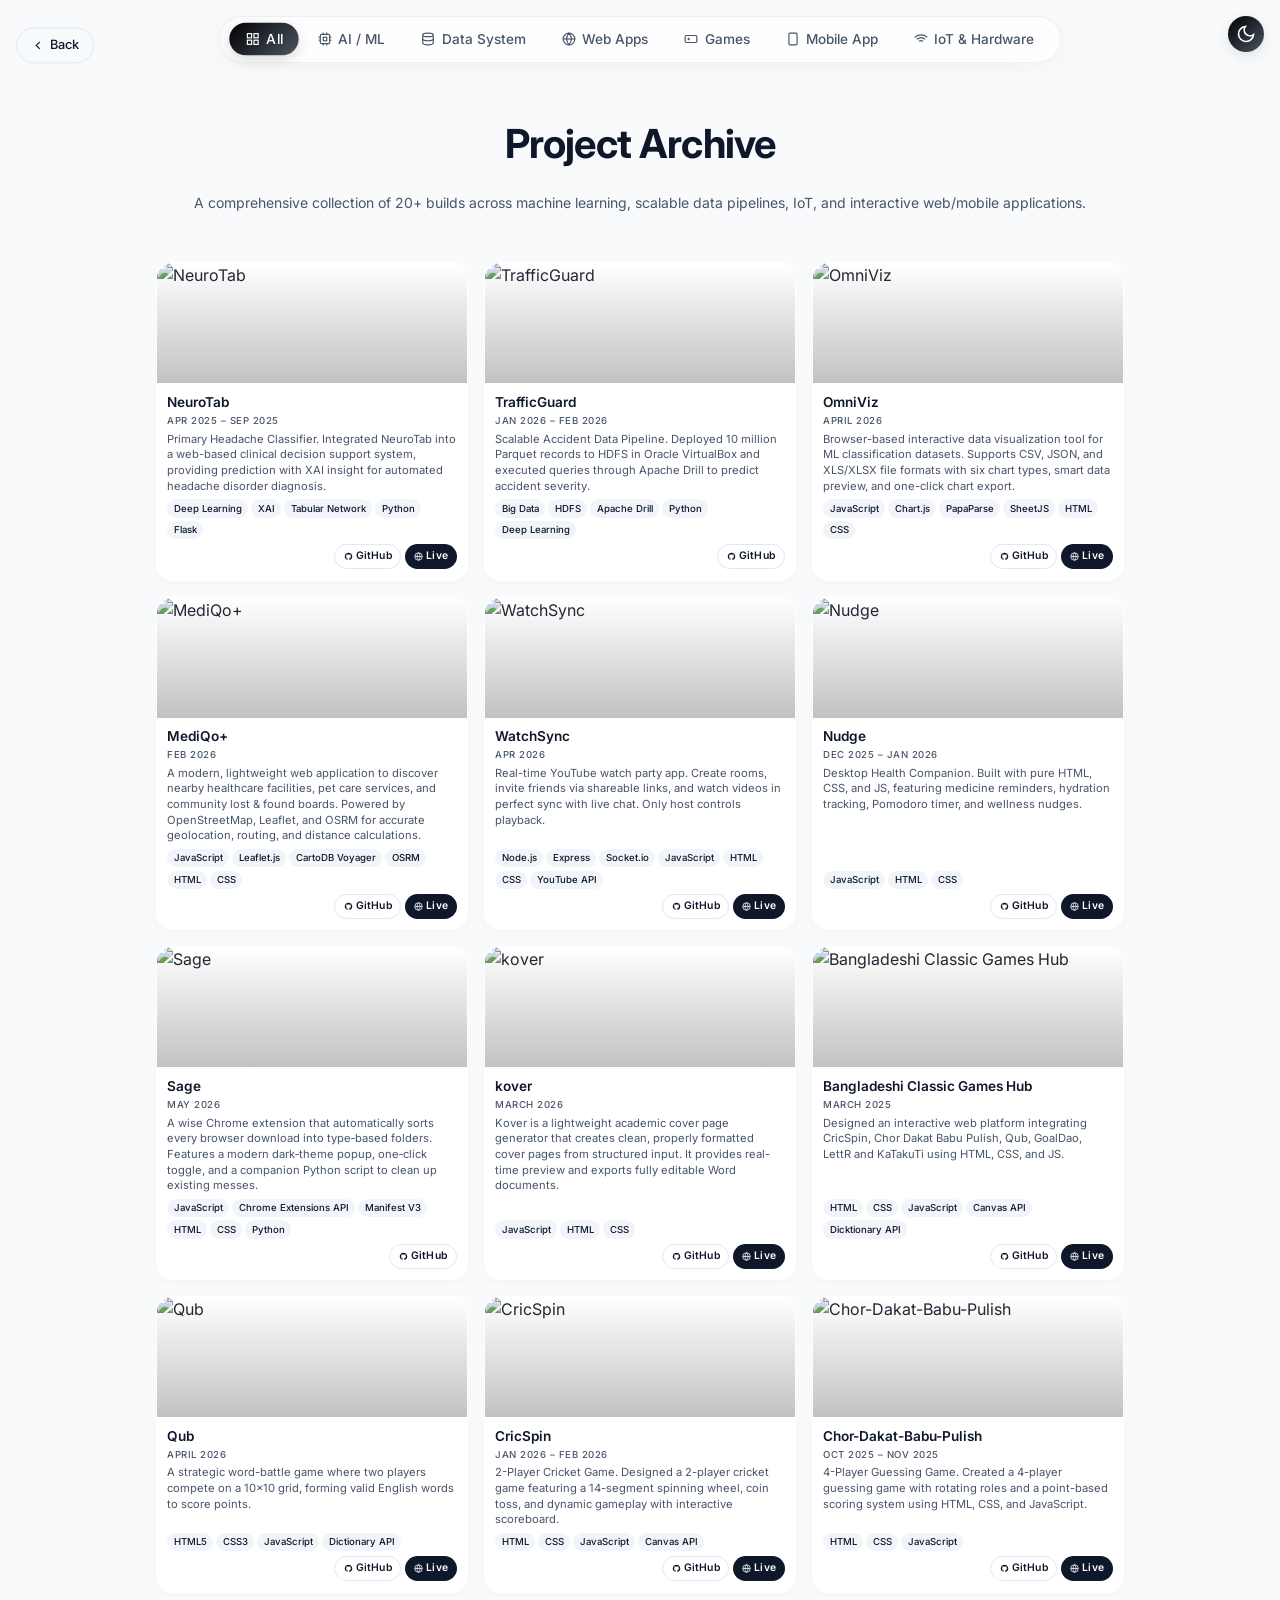
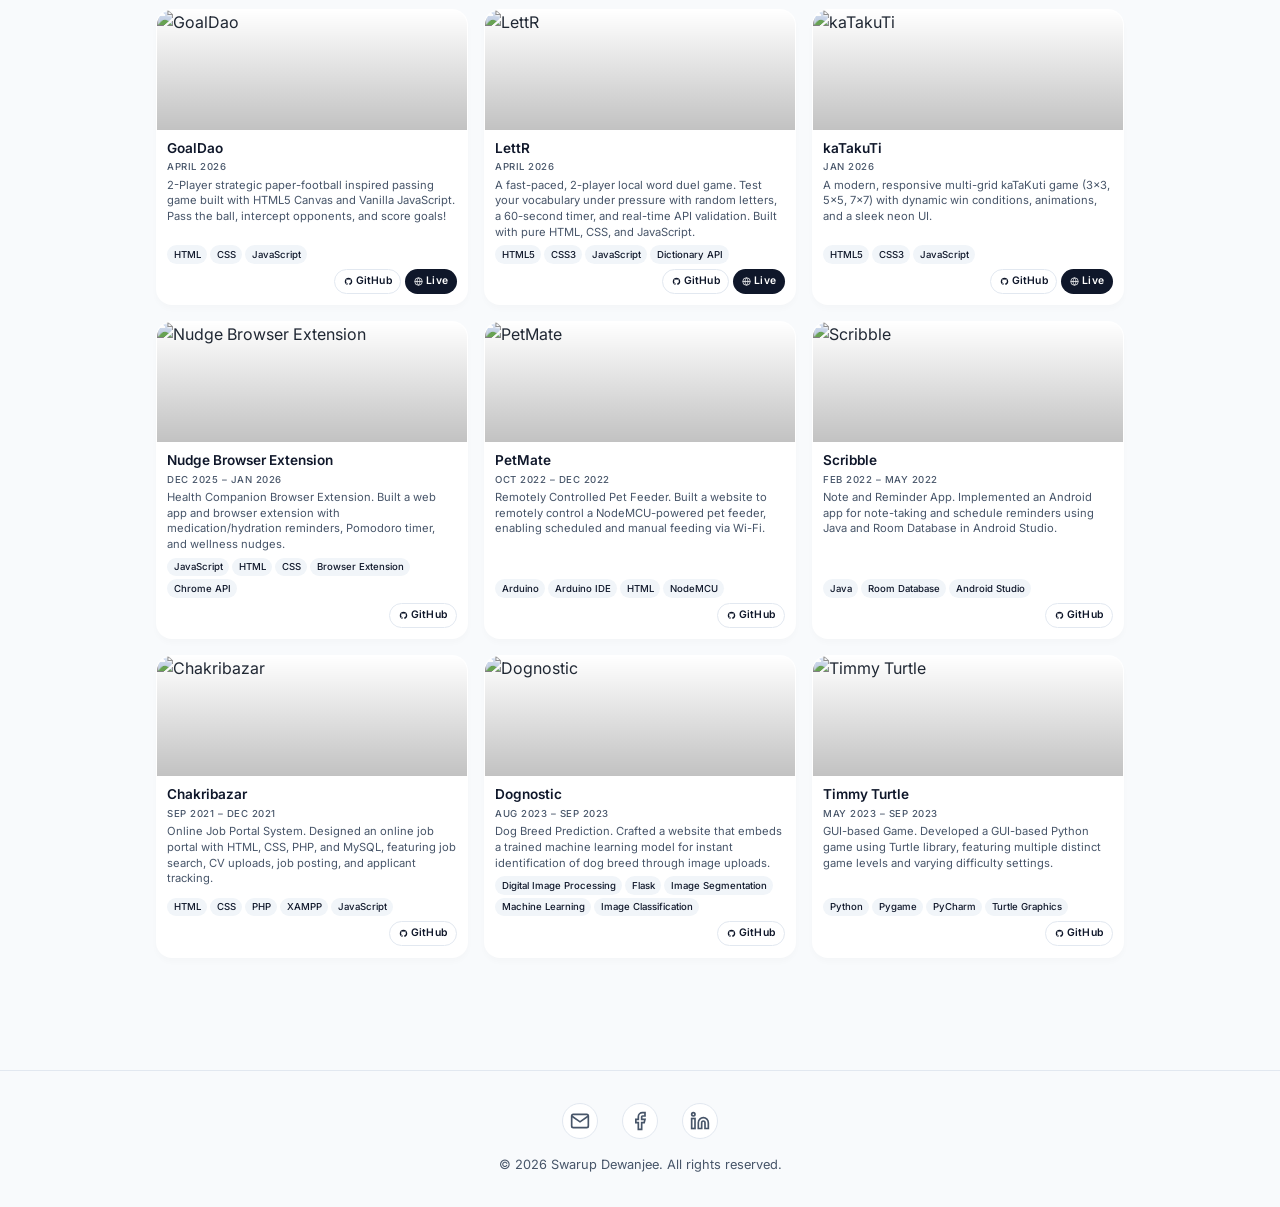
==== commit 02dc48a7: "new project" ====
--- a/projects.html
+++ b/projects.html
@@ -771,6 +771,7 @@
     { title:"MediQo+", category:"web", date:"Feb 2026", description:"A modern, lightweight web application to discover nearby healthcare facilities, pet care services, and community lost & found boards. Powered by OpenStreetMap, Leaflet, and OSRM for accurate geolocation, routing, and distance calculations.", skills:["JavaScript","Leaflet.js","CartoDB Voyager","OSRM","HTML","CSS"], github:"https://github.com/Swarup113/MediQoPlus", live:"https://swarup113.github.io/MediQoPlus/", image:"https://i.postimg.cc/fbPZzkG3/Medi-Qo.png" },
     { title:"WatchSync", category:"web", date:"Apr 2026", description:"Real-time YouTube watch party app. Create rooms, invite friends via shareable links, and watch videos in perfect sync with live chat. Only host controls playback.", skills:["Node.js","Express","Socket.io","JavaScript","HTML","CSS","YouTube API"], github:"https://github.com/Swarup113/WatchSync", live:"https://watchsync.up.railway.app", image:"https://i.postimg.cc/G2D0fS3D/WS.png" },
     { title:"Nudge", category:"web", date:"Dec 2025 – Jan 2026", description:"Desktop Health Companion. Built with pure HTML, CSS, and JS, featuring medicine reminders, hydration tracking, Pomodoro timer, and wellness nudges.", skills:["JavaScript","HTML","CSS"], github:"https://github.com/Swarup113/Nudge", live:"https://swarup113.github.io/Nudge/", image:"https://i.postimg.cc/XJZH77kp/nudge.png" },
+    { title:"Sage", category:"web", date:"May 2026", description:"A wise Chrome extension that automatically sorts every browser download into type‑based folders. Features a modern dark‑theme popup, one‑click toggle, and a companion Python script to clean up existing messes.", skills:["JavaScript","Chrome Extensions API","Manifest V3","HTML","CSS","Python"], github:"https://github.com/Swarup113/Sage", live:null, image:"https://i.postimg.cc/D0PGqMvM/1.png" },
     { title:"kover", category:"web", date:"March 2026", description:"Kover is a lightweight academic cover page generator that creates clean, properly formatted cover pages from structured input. It provides real-time preview and exports fully editable Word documents.", skills:["JavaScript","HTML","CSS"], github:"https://github.com/Swarup113/kover", live:"https://swarup113.github.io/kover/", image:"https://i.postimg.cc/SRKx042x/kover.png" },
     { title:"Bangladeshi Classic Games Hub", category:"game", date:"March 2025", description:"Designed an interactive web platform integrating CricSpin, Chor Dakat Babu Pulish, Qub, GoalDao, LettR and KaTakuTi using HTML, CSS, and JS.", skills:["HTML","CSS","JavaScript","Canvas API","Dicktionary API"], github:"https://github.com/Swarup113/Bangladeshi-Classic-Games-Hub", live:"https://swarup113.github.io/Bangladeshi-Classic-Games-Hub/", image:"https://i.postimg.cc/d1qXm3MS/bdgh.png" },
     { title:"Qub", category:"game", date:"April 2026", description:"A strategic word-battle game where two players compete on a 10×10 grid, forming valid English words to score points.", skills:["HTML5","CSS3","JavaScript","Dictionary API"], github:"https://github.com/Swarup113/Qub", live:"https://swarup113.github.io/Qub/", image:"https://i.postimg.cc/HspRSwsn/qub.png" },
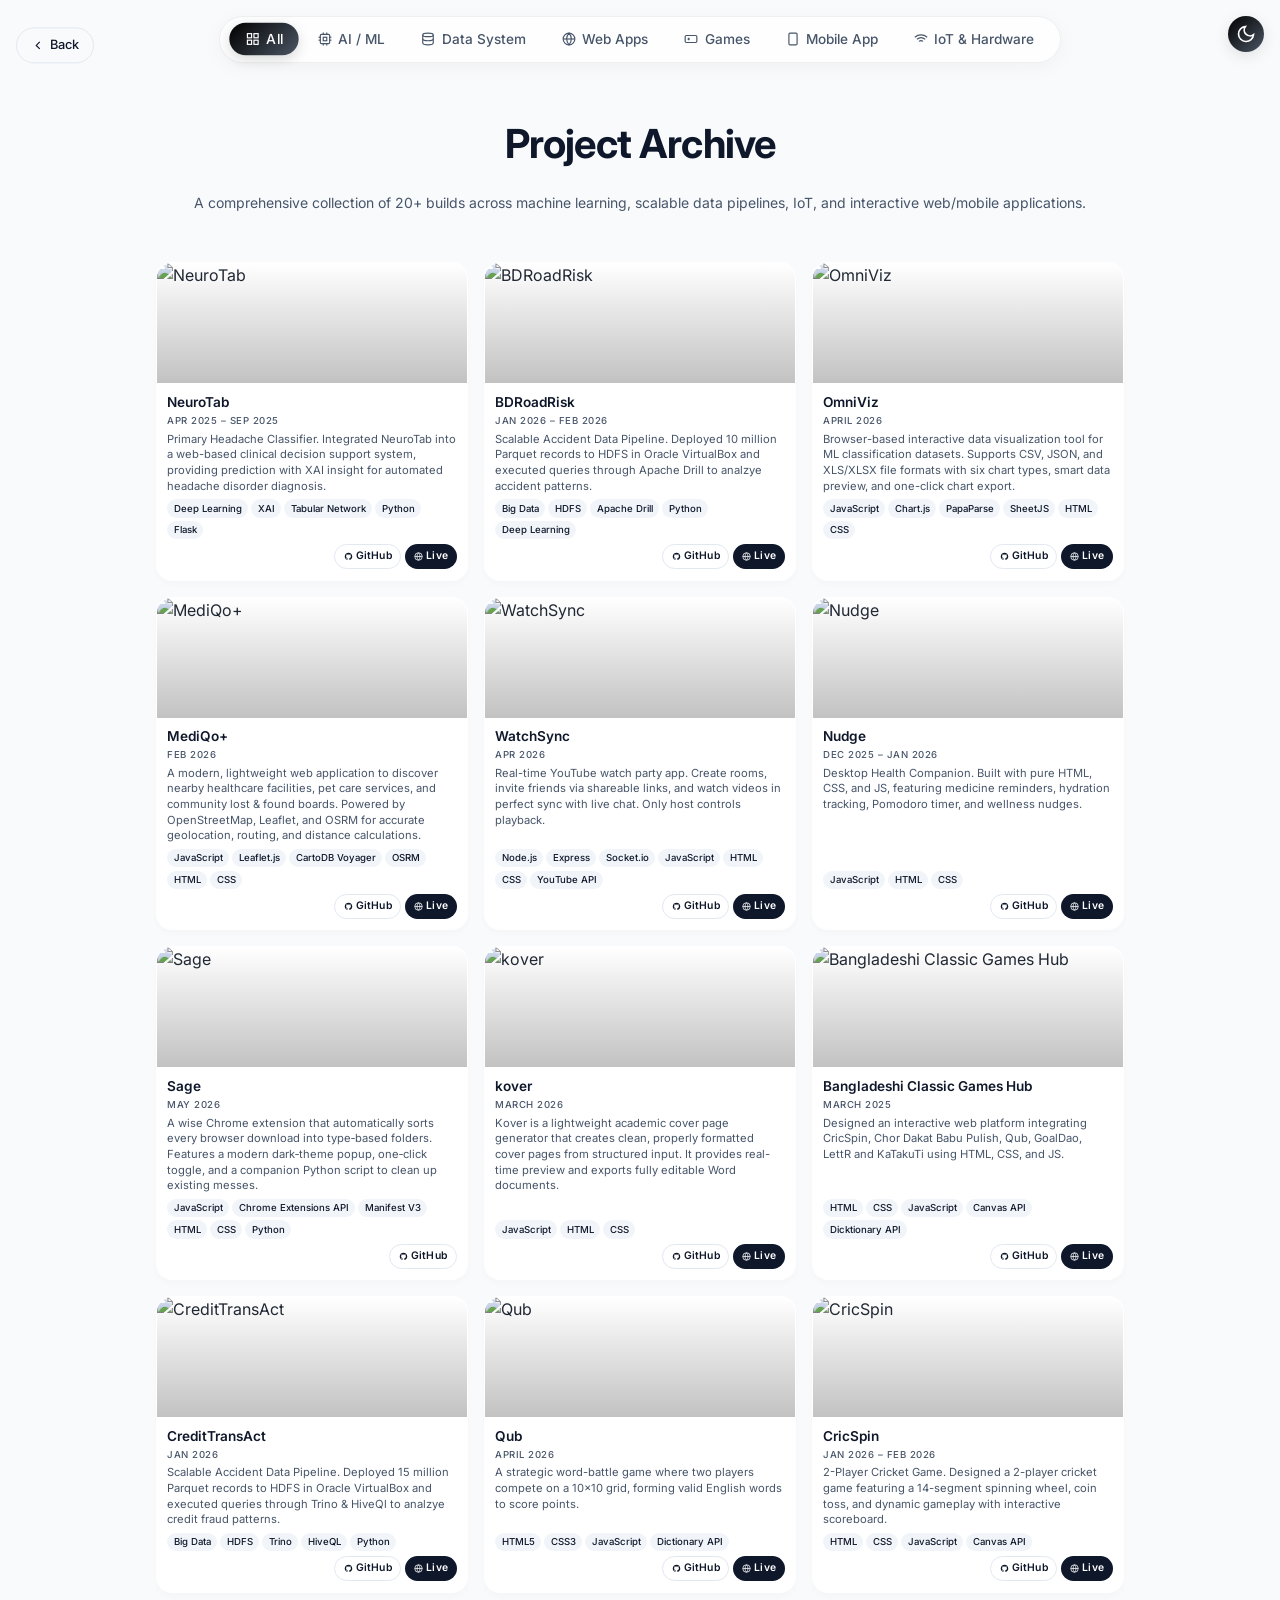
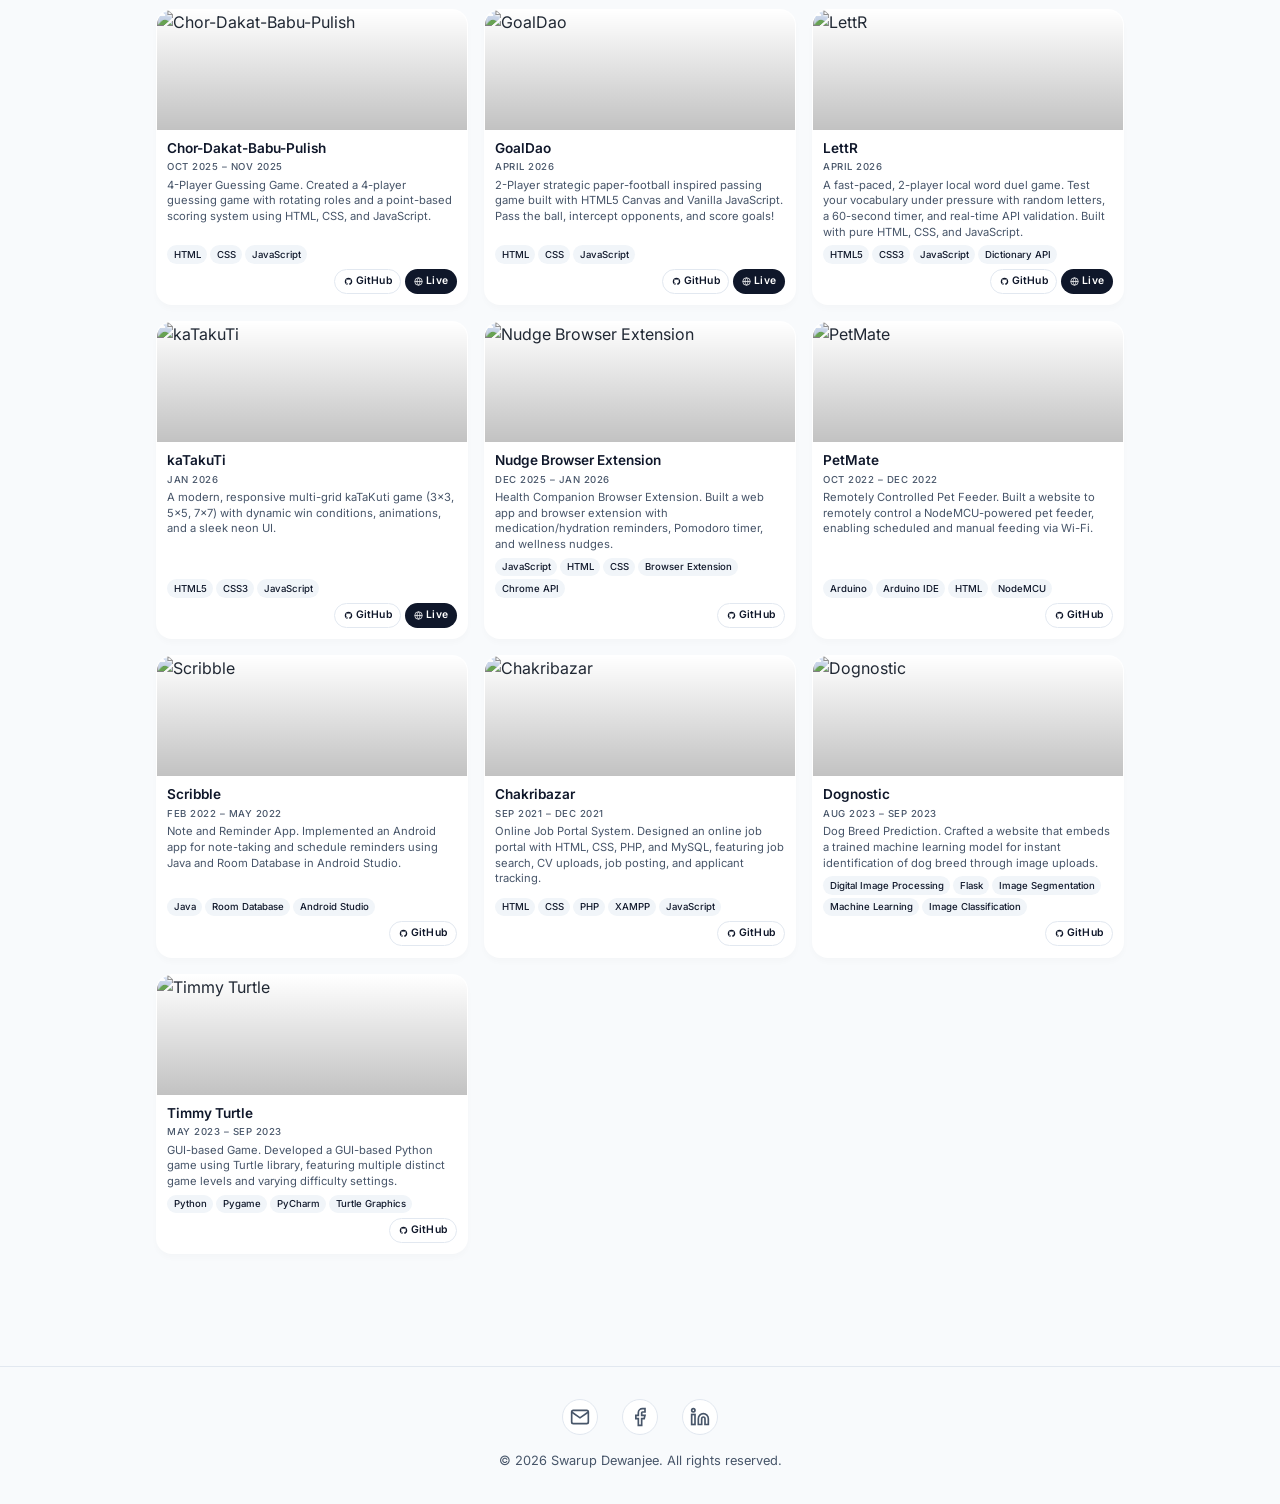
==== commit c1bac0a0: "new article added" ====
--- a/projects.html
+++ b/projects.html
@@ -766,7 +766,7 @@
 
 const PROJECTS = [
     { title:"NeuroTab", category:"ml", date:"Apr 2025 – Sep 2025", description:"Primary Headache Classifier. Integrated NeuroTab into a web-based clinical decision support system, providing prediction with XAI insight for automated headache disorder diagnosis.", skills:["Deep Learning","XAI","Tabular Network","Python","Flask"], github:"https://github.com/Swarup113/NeuroTab", live:"https://huggingface.co/spaces/dewanjee/NeuroTab", image:"https://i.postimg.cc/sD1FGsDj/neurotab.png" },
-    { title:"TrafficGuard", category:"data-system", date:"Jan 2026 – Feb 2026", description:"Scalable Accident Data Pipeline. Deployed 10 million Parquet records to HDFS in Oracle VirtualBox and executed queries through Apache Drill to predict accident severity.", skills:["Big Data","HDFS","Apache Drill","Python","Deep Learning"], github:"https://github.com/Swarup113/TrafficGuard", live:null, image:"https://i.postimg.cc/nrQjRNYS/tg.png" },
+    { title:"BDRoadRisk", category:"data-system", date:"Jan 2026 – Feb 2026", description:"Scalable Accident Data Pipeline. Deployed 10 million Parquet records to HDFS in Oracle VirtualBox and executed queries through Apache Drill to analzye accident patterns.", skills:["Big Data","HDFS","Apache Drill","Python","Deep Learning"], github:"https://github.com/Swarup113/BDRoadRisk", live:"https://data.mendeley.com/datasets/m33bsbsgx2/2", image:"https://i.postimg.cc/nrQjRNYS/tg.png" },
     { title:"OmniViz", category:"web", date:"April 2026", description:"Browser-based interactive data visualization tool for ML classification datasets. Supports CSV, JSON, and XLS/XLSX file formats with six chart types, smart data preview, and one-click chart export.", skills:["JavaScript","Chart.js","PapaParse","SheetJS","HTML","CSS"], github:"https://github.com/Swarup113/OmniViz", live:"https://swarup113.github.io/OmniViz/", image:"https://i.postimg.cc/15sDJ5Wp/omniviz.png" },
     { title:"MediQo+", category:"web", date:"Feb 2026", description:"A modern, lightweight web application to discover nearby healthcare facilities, pet care services, and community lost & found boards. Powered by OpenStreetMap, Leaflet, and OSRM for accurate geolocation, routing, and distance calculations.", skills:["JavaScript","Leaflet.js","CartoDB Voyager","OSRM","HTML","CSS"], github:"https://github.com/Swarup113/MediQoPlus", live:"https://swarup113.github.io/MediQoPlus/", image:"https://i.postimg.cc/fbPZzkG3/Medi-Qo.png" },
     { title:"WatchSync", category:"web", date:"Apr 2026", description:"Real-time YouTube watch party app. Create rooms, invite friends via shareable links, and watch videos in perfect sync with live chat. Only host controls playback.", skills:["Node.js","Express","Socket.io","JavaScript","HTML","CSS","YouTube API"], github:"https://github.com/Swarup113/WatchSync", live:"https://watchsync.up.railway.app", image:"https://i.postimg.cc/G2D0fS3D/WS.png" },
@@ -774,6 +774,7 @@
     { title:"Sage", category:"web", date:"May 2026", description:"A wise Chrome extension that automatically sorts every browser download into type‑based folders. Features a modern dark‑theme popup, one‑click toggle, and a companion Python script to clean up existing messes.", skills:["JavaScript","Chrome Extensions API","Manifest V3","HTML","CSS","Python"], github:"https://github.com/Swarup113/Sage", live:null, image:"https://i.postimg.cc/D0PGqMvM/1.png" },
     { title:"kover", category:"web", date:"March 2026", description:"Kover is a lightweight academic cover page generator that creates clean, properly formatted cover pages from structured input. It provides real-time preview and exports fully editable Word documents.", skills:["JavaScript","HTML","CSS"], github:"https://github.com/Swarup113/kover", live:"https://swarup113.github.io/kover/", image:"https://i.postimg.cc/SRKx042x/kover.png" },
     { title:"Bangladeshi Classic Games Hub", category:"game", date:"March 2025", description:"Designed an interactive web platform integrating CricSpin, Chor Dakat Babu Pulish, Qub, GoalDao, LettR and KaTakuTi using HTML, CSS, and JS.", skills:["HTML","CSS","JavaScript","Canvas API","Dicktionary API"], github:"https://github.com/Swarup113/Bangladeshi-Classic-Games-Hub", live:"https://swarup113.github.io/Bangladeshi-Classic-Games-Hub/", image:"https://i.postimg.cc/d1qXm3MS/bdgh.png" },
+    { title:"CreditTransAct", category:"data-system", date:"Jan 2026", description:"Scalable Accident Data Pipeline. Deployed 15 million Parquet records to HDFS in Oracle VirtualBox and executed queries through Trino & HiveQl to analzye credit fraud patterns.", skills:["Big Data","HDFS","Trino","HiveQL","Python"], github:"https://github.com/SidratM760/CreditTransAct", live:"https://data.mendeley.com/datasets/y64bbnm2s3/1", image:"https://i.postimg.cc/Jz4ykK5y/ccfd.png" },
     { title:"Qub", category:"game", date:"April 2026", description:"A strategic word-battle game where two players compete on a 10×10 grid, forming valid English words to score points.", skills:["HTML5","CSS3","JavaScript","Dictionary API"], github:"https://github.com/Swarup113/Qub", live:"https://swarup113.github.io/Qub/", image:"https://i.postimg.cc/HspRSwsn/qub.png" },
     { title:"CricSpin", category:"game", date:"Jan 2026 – Feb 2026", description:"2-Player Cricket Game. Designed a 2-player cricket game featuring a 14-segment spinning wheel, coin toss, and dynamic gameplay with interactive scoreboard.", skills:["HTML","CSS","JavaScript","Canvas API"], github:"https://github.com/Swarup113/CricSpin", live:"https://swarup113.github.io/CricSpin/", image:"https://i.postimg.cc/52DztmXJ/cs.png" },
     { title:"Chor-Dakat-Babu-Pulish", category:"game", date:"Oct 2025 – Nov 2025", description:"4-Player Guessing Game. Created a 4-player guessing game with rotating roles and a point-based scoring system using HTML, CSS, and JavaScript.", skills:["HTML","CSS","JavaScript"], github:"https://github.com/Swarup113/Chor-Dakat-Babu-Pulish", live:"https://swarup113.github.io/chor-dakat-babu-pulish/", image:"https://i.postimg.cc/bYRz0f13/cdbp.png" },
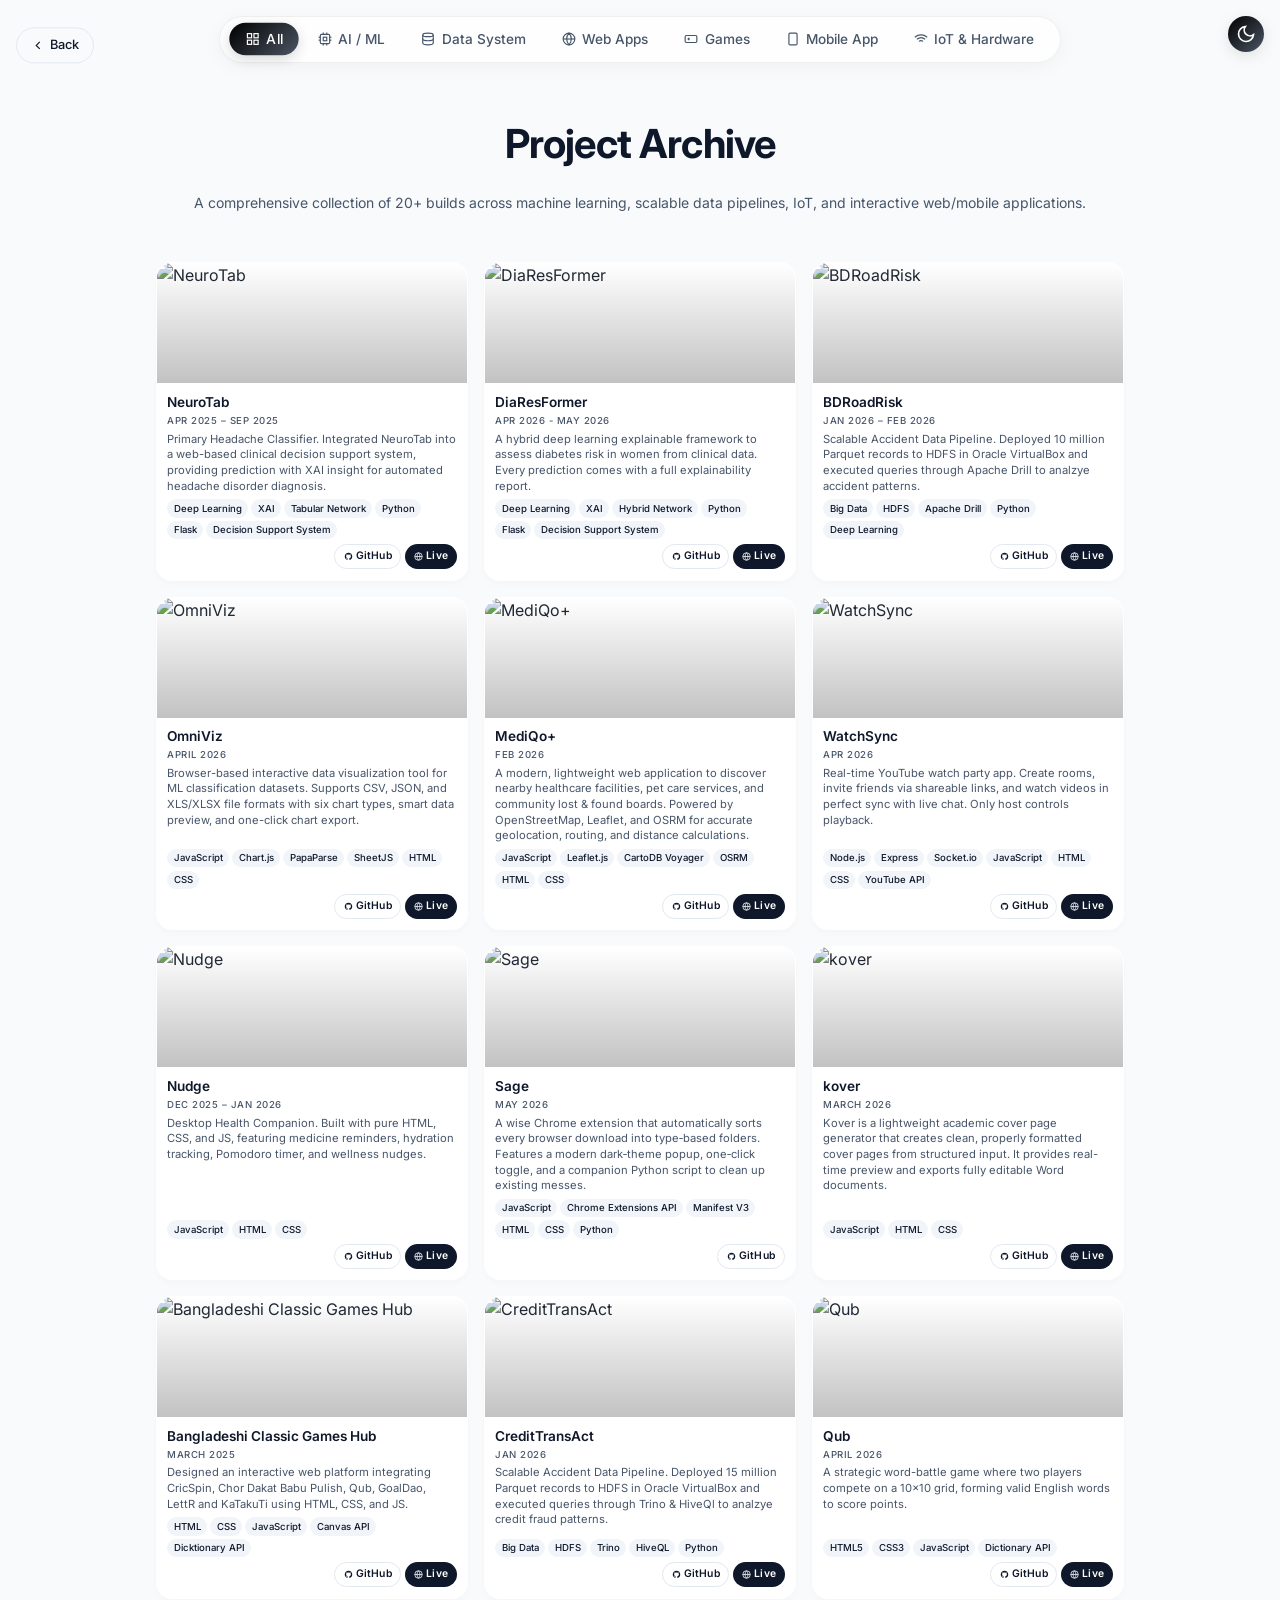
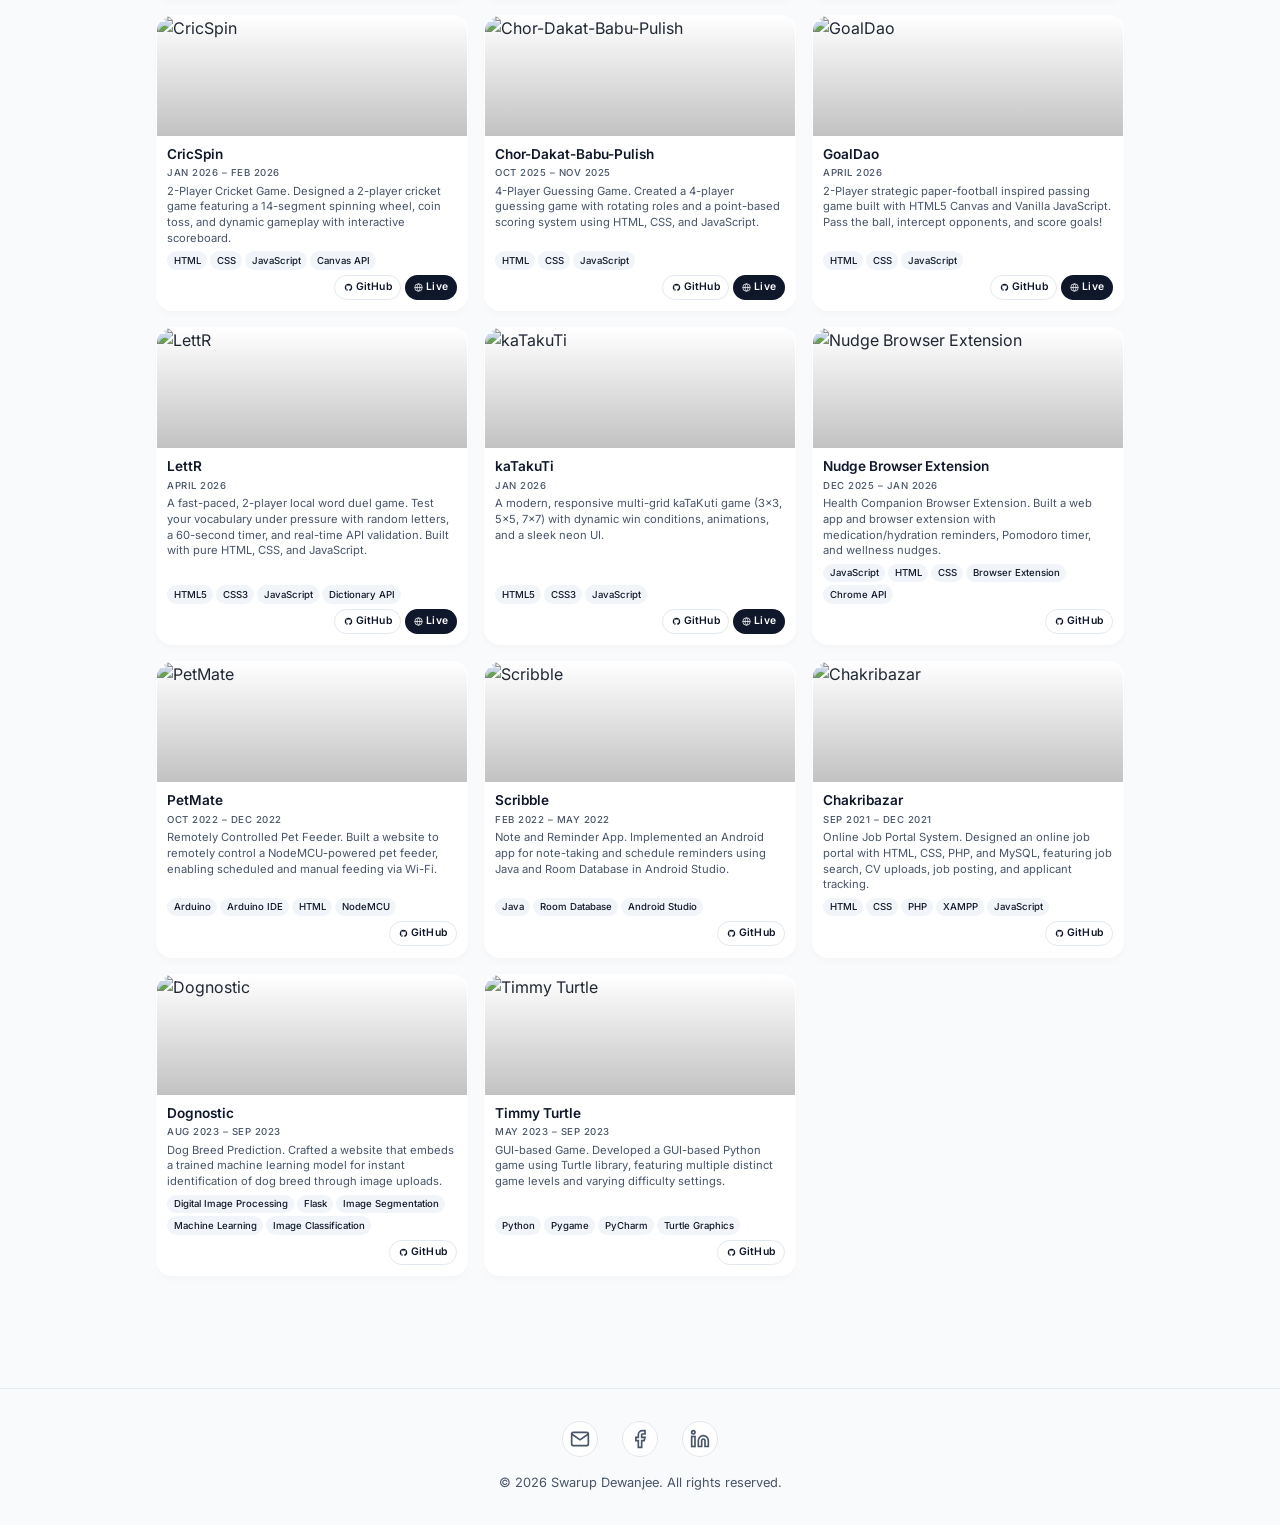
==== commit 100f43ed: "updated" ====
--- a/projects.html
+++ b/projects.html
@@ -765,7 +765,8 @@
 const LIVE_SVG  = '<svg width="9" height="9" viewBox="0 0 24 24" fill="none" stroke="currentColor" stroke-width="2"><circle cx="12" cy="12" r="10"></circle><line x1="2" y1="12" x2="22" y2="12"></line><path d="M12 2a15.3 15.3 0 0 1 4 10 15.3 15.3 0 0 1-4 10 15.3 15.3 0 0 1-4-10 15.3 15.3 0 0 1 4-10z"></path></svg>';
 
 const PROJECTS = [
-    { title:"NeuroTab", category:"ml", date:"Apr 2025 – Sep 2025", description:"Primary Headache Classifier. Integrated NeuroTab into a web-based clinical decision support system, providing prediction with XAI insight for automated headache disorder diagnosis.", skills:["Deep Learning","XAI","Tabular Network","Python","Flask"], github:"https://github.com/Swarup113/NeuroTab", live:"https://huggingface.co/spaces/dewanjee/NeuroTab", image:"https://i.postimg.cc/sD1FGsDj/neurotab.png" },
+    { title:"NeuroTab", category:"ml", date:"Apr 2025 – Sep 2025", description:"Primary Headache Classifier. Integrated NeuroTab into a web-based clinical decision support system, providing prediction with XAI insight for automated headache disorder diagnosis.", skills:["Deep Learning","XAI","Tabular Network","Python","Flask","Decision Support System"], github:"https://github.com/Swarup113/NeuroTab", live:"https://huggingface.co/spaces/dewanjee/NeuroTab", image:"https://i.postimg.cc/sD1FGsDj/neurotab.png" },
+    { title:"DiaResFormer", category:"ml", date:"Apr 2026 - May 2026", description:"A hybrid deep learning explainable framework to assess diabetes risk in women from clinical data. Every prediction comes with a full explainability report.", skills:["Deep Learning", "XAI", "Hybrid Network", "Python", "Flask","Decision Support System"], github:"https://github.com/Swarup113/DiaResFormer", live:"https://huggingface.co/spaces/dewanjee/DiaResFormer", image:"https://i.postimg.cc/d0YTM4dt/Dia-Res-Former.png" },
     { title:"BDRoadRisk", category:"data-system", date:"Jan 2026 – Feb 2026", description:"Scalable Accident Data Pipeline. Deployed 10 million Parquet records to HDFS in Oracle VirtualBox and executed queries through Apache Drill to analzye accident patterns.", skills:["Big Data","HDFS","Apache Drill","Python","Deep Learning"], github:"https://github.com/Swarup113/BDRoadRisk", live:"https://data.mendeley.com/datasets/m33bsbsgx2/2", image:"https://i.postimg.cc/nrQjRNYS/tg.png" },
     { title:"OmniViz", category:"web", date:"April 2026", description:"Browser-based interactive data visualization tool for ML classification datasets. Supports CSV, JSON, and XLS/XLSX file formats with six chart types, smart data preview, and one-click chart export.", skills:["JavaScript","Chart.js","PapaParse","SheetJS","HTML","CSS"], github:"https://github.com/Swarup113/OmniViz", live:"https://swarup113.github.io/OmniViz/", image:"https://i.postimg.cc/15sDJ5Wp/omniviz.png" },
     { title:"MediQo+", category:"web", date:"Feb 2026", description:"A modern, lightweight web application to discover nearby healthcare facilities, pet care services, and community lost & found boards. Powered by OpenStreetMap, Leaflet, and OSRM for accurate geolocation, routing, and distance calculations.", skills:["JavaScript","Leaflet.js","CartoDB Voyager","OSRM","HTML","CSS"], github:"https://github.com/Swarup113/MediQoPlus", live:"https://swarup113.github.io/MediQoPlus/", image:"https://i.postimg.cc/fbPZzkG3/Medi-Qo.png" },
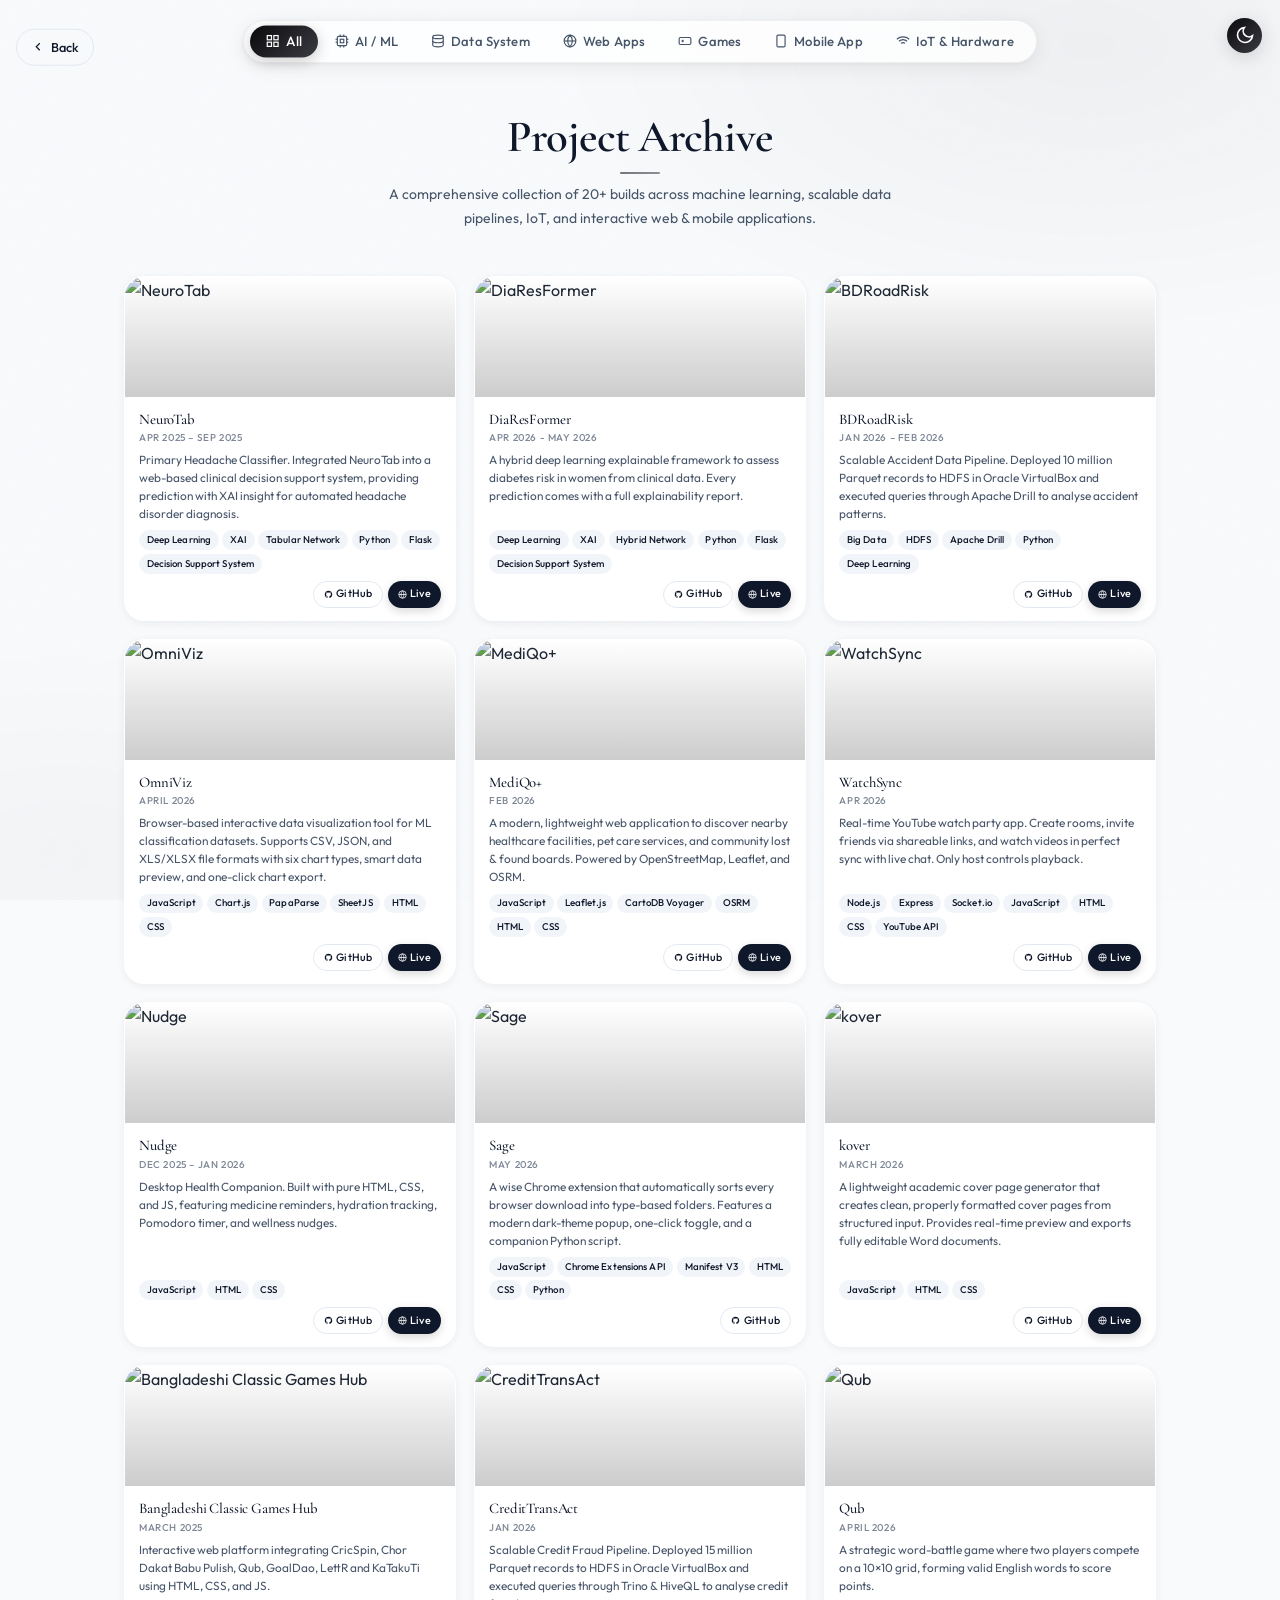
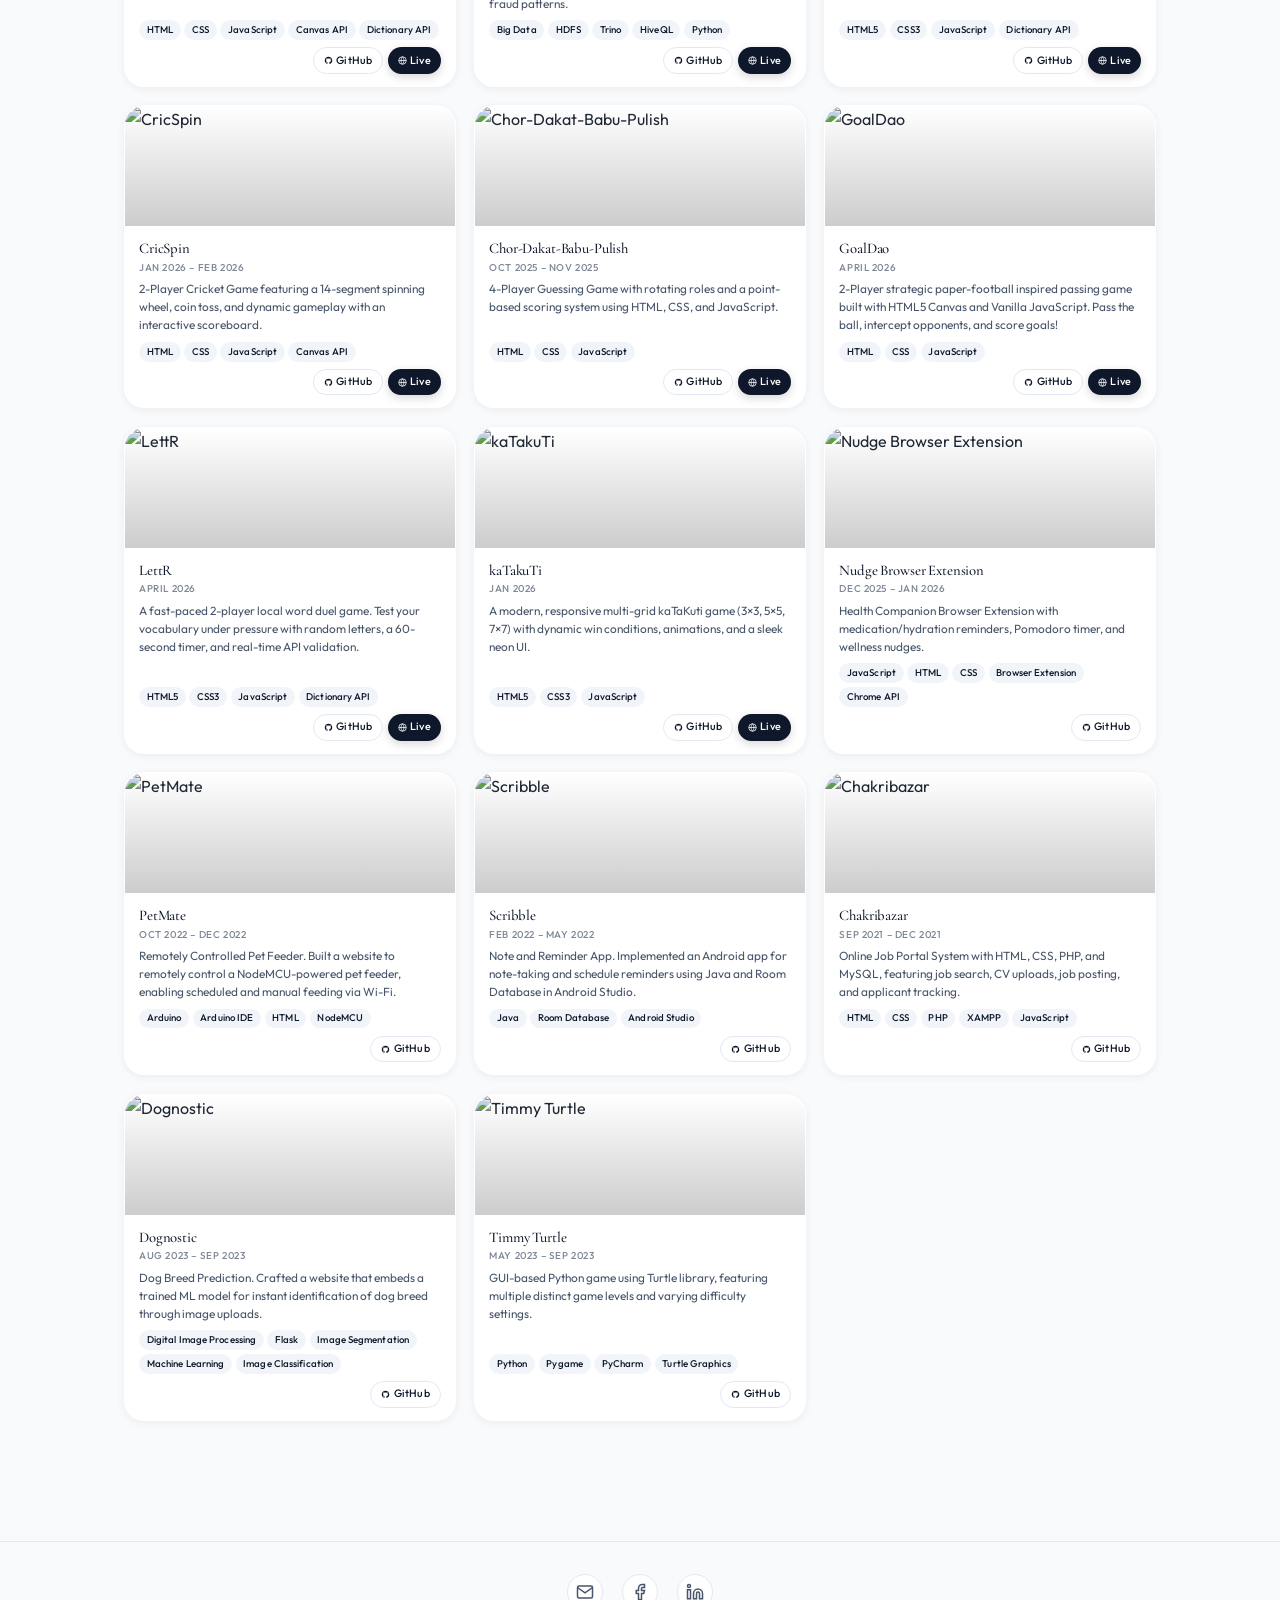
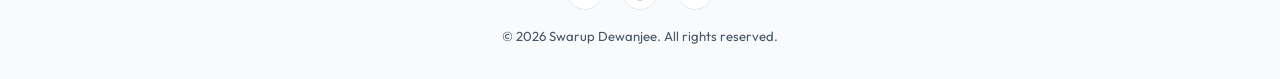
==== commit a02dd7e1: "new design" ====
--- a/projects.html
+++ b/projects.html
@@ -10,539 +10,626 @@
     <!-- Favicon -->
     <link rel="icon" type="image/png" href="https://i.postimg.cc/4x0gX4bW/dark.png" />
     
-    <!-- Fonts: Inter -->
-    <link href="https://fonts.googleapis.com/css2?family=Inter:wght@300;400;500;600;700&display=swap" rel="stylesheet">
+    <!-- Fonts: Cormorant Garamond (display) + Outfit (body) -->
+    <link rel="preconnect" href="https://fonts.googleapis.com">
+    <link rel="preconnect" href="https://fonts.gstatic.com" crossorigin>
+    <link href="https://fonts.googleapis.com/css2?family=Cormorant+Garamond:ital,wght@0,400;0,500;0,600;0,700;1,400;1,500&family=Outfit:wght@300;400;500;600;700&display=swap" rel="stylesheet">
 
     <style>
         /* ═══════════════════════════════════════════════════
-           CSS VARIABLES & THEME
+           DESIGN TOKENS
            ═══════════════════════════════════════════════════ */
         :root {
             --primary-500: #18181b;
-            --gray-400: #9ca3af;
-            --gray-600: #4b5563;
-
-            --light-bg: #f8fafc;
-            --light-card: #ffffff;
-            --light-card-hover: #f1f5f9;
-            --light-text: #0f172a;
+
+            /* Light palette */
+            --light-bg:             #f8fafc;
+            --light-bg-2:           #eceae4;
+            --light-card:           #ffffff;
+            --light-card-hover:     #f1f5f9;
+            --light-text:           #0f172a;
             --light-text-secondary: #475569;
-            --light-text-body: #1e293b;
-            --light-border: #e2e8f0;
-
-            --dark-bg: #09090b;
-            --dark-card: #131315;
-            --dark-card-hover: #242428;
-            --dark-text: #fafafa;
-            --dark-text-secondary: #b4b4bc;
-            --dark-text-bright: #ffffff;
-            --dark-border: #2a2a30;
-
-            --gradient-main: linear-gradient(135deg, #000000 0%, #4b5563 100%);
-            --gradient-accent: linear-gradient(135deg, #3f3f46 0%, #18181b 100%);
-
-            --dark-btn-gradient: linear-gradient(135deg, #a5a5a5 0%, #ffffff 100%);
-            --dark-btn-text: #18181b;
-        }
-
-        /* ═══════════════════════════════════════════════════
-           GLOBAL STYLES & SCROLLBAR
-           ═══════════════════════════════════════════════════ */
-        * { margin: 0; padding: 0; box-sizing: border-box; }
+            --light-text-body:      #1e293b;
+            --light-border:         #e2e8f0;
+            --light-border-subtle:  #eae8e2;
+
+            /* Dark palette — elevated for readability */
+            --dark-bg:              #070708;
+            --dark-bg-2:            #0e0e10;
+            --dark-card:            #131316;
+            --dark-card-2:          #18181c;
+            --dark-card-hover:      #1f1f24;
+            --dark-text:            #e2e2e8;
+            --dark-text-secondary:  #b8b8c4;
+            --dark-text-muted:       #8484920;
+            --dark-text-bright:     #f2f2f5;
+            --dark-border:          #2a2a30;
+            --dark-border-subtle:   #1e1e24;
+
+            /* Gradients */
+            --gradient-main:        linear-gradient(135deg, #0a0a0c 0%, #3a3a42 100%);
+            --gradient-accent:      linear-gradient(135deg, #3a3a42 0%, #18181b 100%);
+            --gradient-shimmer:     linear-gradient(105deg, transparent 40%, rgba(255,255,255,0.06) 50%, transparent 60%);
+            --dark-btn-gradient:    linear-gradient(135deg, #d0d0d8 0%, #f2f2f5 100%);
+            --dark-btn-text:        #0e0e11;
+
+            /* Typography */
+            --font-display: 'Cormorant Garamond', Georgia, serif;
+            --font-body:    'Outfit', system-ui, -apple-system, sans-serif;
+
+            /* Radii */
+            --radius-xs:   4px;
+            --radius-sm:   8px;
+            --radius-md:   14px;
+            --radius-lg:   20px;
+            --radius-xl:   28px;
+            --radius-pill: 9999px;
+
+            /* Easing */
+            --ease-spring:  cubic-bezier(0.175, 0.885, 0.32, 1.275);
+            --ease-out:     cubic-bezier(0.22, 1, 0.36, 1);
+            --ease-in-out:  cubic-bezier(0.4, 0, 0.2, 1);
+
+            /* Shadows */
+            --shadow-sm:       0 2px 8px rgba(0,0,0,0.06);
+            --shadow-md:       0 8px 24px rgba(0,0,0,0.09);
+            --shadow-lg:       0 20px 48px rgba(0,0,0,0.11);
+            --shadow-dark-sm:  0 2px 8px rgba(0,0,0,0.3);
+            --shadow-dark-md:  0 8px 24px rgba(0,0,0,0.42);
+            --shadow-dark-lg:  0 20px 48px rgba(0,0,0,0.52);
+        }
+
+        /* ═══════════════════════════════════════════════════
+           SCROLLBAR
+           ═══════════════════════════════════════════════════ */
+        ::-webkit-scrollbar { width: 6px; }
+        ::-webkit-scrollbar-track { background: transparent; }
+        ::-webkit-scrollbar-thumb {
+            background: linear-gradient(180deg, #c0bfbb 0%, #8a8a92 100%);
+            border-radius: var(--radius-pill);
+        }
+        ::-webkit-scrollbar-thumb:hover { background: #6a6a74; }
+        body.dark-theme::-webkit-scrollbar-thumb {
+            background: linear-gradient(180deg, #2e2e36 0%, #4a4a55 100%);
+        }
+        body.dark-theme::-webkit-scrollbar-thumb:hover { background: #6a6a78; }
+
+        /* ═══════════════════════════════════════════════════
+           RESET & BASE
+           ═══════════════════════════════════════════════════ */
+        *, *::before, *::after { margin: 0; padding: 0; box-sizing: border-box; }
         html { scroll-behavior: smooth; }
-        
+
         body {
-            font-family: 'Inter', system-ui, -apple-system, sans-serif;
-            line-height: 1.6;
-            transition: background-color 0.4s cubic-bezier(0.4, 0, 0.2, 1), color 0.4s cubic-bezier(0.4, 0, 0.2, 1);
+            font-family: var(--font-body);
+            font-size: 16px;
+            line-height: 1.65;
             overflow-x: hidden;
             -webkit-font-smoothing: antialiased;
             -moz-osx-font-smoothing: grayscale;
             min-height: 100vh;
+            transition: background-color 0.5s var(--ease-in-out),
+                        color 0.5s var(--ease-in-out);
         }
         body:not(.dark-theme) { background-color: var(--light-bg); color: var(--light-text-body); }
-        body.dark-theme       { background-color: var(--dark-bg);  color: var(--dark-text-bright); }
-
-        /* Custom Scrollbar */
-        ::-webkit-scrollbar { width: 8px; }
-        ::-webkit-scrollbar-track { background: #f8fafc; }
-        ::-webkit-scrollbar-thumb { background: linear-gradient(135deg, #000000 0%, #4b5563 100%); border-radius: 9999px; transition: all 0.3s ease; }
-        ::-webkit-scrollbar-thumb:hover { background: linear-gradient(135deg, #3a3a3f 0%, #b1b1b1 100%); }
-        body.dark-theme::-webkit-scrollbar-track { background: #09090b; }
-        body.dark-theme::-webkit-scrollbar-thumb { background: linear-gradient(135deg, #a5a5a5 0%, #ffffff 100%); border-radius: 9999px; }
-        body.dark-theme::-webkit-scrollbar-thumb:hover { background: linear-gradient(135deg, #1f2937 0%, #6b7280 100%); }
-
-        .container { max-width: 1000px; margin: 0 auto; padding: 0 1rem; }
+        body.dark-theme       { background-color: var(--dark-bg);  color: var(--dark-text); }
+
+        /* Noise grain overlay */
+        body::before {
+            content: '';
+            position: fixed; inset: 0;
+            pointer-events: none; z-index: 1; opacity: 0.022;
+            background-image: url("data:image/svg+xml,%3Csvg viewBox='0 0 256 256' xmlns='http://www.w3.org/2000/svg'%3E%3Cfilter id='noise'%3E%3CfeTurbulence type='fractalNoise' baseFrequency='0.9' numOctaves='4' stitchTiles='stitch'/%3E%3C/filter%3E%3Crect width='100%25' height='100%25' filter='url(%23noise)'/%3E%3C/svg%3E");
+            background-size: 180px 180px;
+        }
+        body.dark-theme::before { opacity: 0.042; }
+
+        /* Animated mesh background */
+        body::after {
+            content: '';
+            position: fixed; inset: 0;
+            pointer-events: none; z-index: 0;
+            animation: bgDrift 20s ease-in-out infinite alternate;
+        }
+        body:not(.dark-theme)::after {
+            background:
+                radial-gradient(ellipse 65% 50% at 85% 5%, rgba(0,0,0,0.04) 0%, transparent 65%),
+                radial-gradient(ellipse 50% 40% at 5% 95%, rgba(0,0,0,0.025) 0%, transparent 60%);
+        }
+        body.dark-theme::after {
+            background:
+                radial-gradient(ellipse 60% 50% at 85% 5%, rgba(120,120,160,0.05) 0%, transparent 60%),
+                radial-gradient(ellipse 45% 35% at 5% 95%, rgba(100,100,150,0.035) 0%, transparent 55%);
+        }
+        @keyframes bgDrift {
+            0%   { transform: translate(0,0) scale(1); }
+            100% { transform: translate(1.5%, 1%) scale(1.03); }
+        }
+
+        /* ═══════════════════════════════════════════════════
+           LAYOUT
+           ═══════════════════════════════════════════════════ */
+        .container { max-width: 1080px; margin: 0 auto; padding: 0 1.5rem; }
         .section { padding: 5rem 0; position: relative; z-index: 10; }
-        body:not(.dark-theme) .section { background: var(--light-bg); }
-        body.dark-theme       .section { background: var(--dark-bg); }
-
-        /* ═══════════════════════════════════════════════════
-           NAVIGATION (Matching index.html)
-           ═══════════════════════════════════════════════════ */
-        .floating-nav { 
-            position: fixed; 
-            top: 1rem; 
-            left: 50%; 
-            transform: translateX(-50%); 
-            z-index: 1000; 
-            padding: 0 1rem; 
-            width: 100%; 
-            max-width: 1400px; 
-            transition: transform 0.4s cubic-bezier(0.4, 0, 0.2, 1), opacity 0.4s ease;
-            display: flex;
-            align-items: center;
-            justify-content: center;
+        body:not(.dark-theme) .section { background: transparent; }
+        body.dark-theme       .section { background: transparent; }
+
+        /* ═══════════════════════════════════════════════════
+           NAVIGATION
+           ═══════════════════════════════════════════════════ */
+        .floating-nav {
+            position: fixed; top: 1.25rem; left: 50%;
+            transform: translateX(-50%);
+            z-index: 1000; padding: 0 1rem;
+            width: 100%; max-width: 1400px;
+            transition: transform 0.45s var(--ease-out), opacity 0.4s ease;
+            display: flex; align-items: center; justify-content: center;
         }
 
         /* PC Back Button */
         .nav-back-pc {
-            position: absolute;
-            left: 1rem;
-            top: 63%;
-            transform: translateY(-50%);
-            z-index: 1001;
-            display: flex;
-            align-items: center;
-            gap: 0.35rem;
-            padding: 0.4rem 0.85rem;
-            border-radius: 9999px;
-            font-size: 0.8rem;
-            font-weight: 500;
+            position: absolute; left: 1rem; top: 63%;
+            transform: translateY(-50%); z-index: 1001;
+            display: flex; align-items: center; gap: 0.35rem;
+            padding: 0.42rem 0.88rem;
+            border-radius: var(--radius-pill);
+            font-family: var(--font-body);
+            font-size: 0.8rem; font-weight: 500;
             white-space: nowrap;
-            transition: all 0.25s ease;
+            transition: all 0.25s var(--ease-out);
             text-decoration: none;
-            color: var(--light-text);
             background: transparent;
             border: 1.5px solid var(--light-border);
-        }
-        body.dark-theme .nav-back-pc { color: var(--dark-text); border-color: var(--dark-border); }
+            color: var(--light-text);
+        }
+        body.dark-theme .nav-back-pc {
+            color: var(--dark-text); border-color: var(--dark-border);
+        }
         .nav-back-pc svg { width: 14px; height: 14px; flex-shrink: 0; }
-        
-        body:not(.dark-theme) .nav-back-pc:hover { 
-            background: var(--gradient-main); 
-            color: #fff !important; 
+        body:not(.dark-theme) .nav-back-pc:hover {
+            background: var(--gradient-main); color: #fff !important;
             border-color: transparent !important;
-            transform: translateY(-50%) scale(1.02); 
-            box-shadow: 0 4px 12px rgba(0,0,0,0.15); 
-        }
-        body.dark-theme .nav-back-pc:hover { 
-            background: var(--dark-btn-gradient); 
-            color: var(--dark-btn-text) !important; 
+            transform: translateY(-50%) scale(1.03);
+            box-shadow: 0 4px 14px rgba(0,0,0,0.18);
+        }
+        body.dark-theme .nav-back-pc:hover {
+            background: var(--dark-btn-gradient); color: var(--dark-btn-text) !important;
             border-color: transparent !important;
-            transform: translateY(-50%) scale(1.02); 
-            box-shadow: 0 4px 12px rgba(255,255,255,0.08); 
+            transform: translateY(-50%) scale(1.03);
+            box-shadow: 0 4px 14px rgba(255,255,255,0.08);
         }
         body.dark-theme .nav-back-pc:hover svg { stroke: var(--dark-btn-text) !important; }
 
-        .nav-menu { 
-            display: flex; 
-            align-items: center; 
-            gap: 0.25rem; 
-            padding: 0.4rem 0.6rem; 
-            border-radius: 9999px; 
-            backdrop-filter: blur(20px) saturate(180%); 
-            -webkit-backdrop-filter: blur(20px) saturate(180%); 
-            box-shadow: 0 4px 20px rgba(0,0,0,0.04); 
-            width: fit-content; 
-            margin: 0 auto; 
-            border: 1px solid rgba(0,0,0,0.06); 
+        /* Nav pill */
+        .nav-menu {
+            display: flex; align-items: center; gap: 0.18rem;
+            padding: 0.32rem 0.44rem;
+            border-radius: var(--radius-pill);
+            backdrop-filter: blur(28px) saturate(200%);
+            -webkit-backdrop-filter: blur(28px) saturate(200%);
+            width: fit-content; margin: 0 auto;
+        }
+        body:not(.dark-theme) .nav-menu {
             background: rgba(255,255,255,0.8);
-        }
-        body.dark-theme .nav-menu { 
-            background: rgba(24,24,27,0.7); 
-            border-color: rgba(255,255,255,0.08); 
-            box-shadow: 0 4px 30px rgba(0,0,0,0.3); 
-        }
-
-        .nav-item { 
-            display: flex; 
-            align-items: center; 
-            gap: 0.4rem; 
-            padding: 0.5rem 1rem; 
-            border-radius: 9999px; 
-            text-decoration: none; 
-            font-size: 0.85rem; 
-            font-weight: 500; 
-            white-space: nowrap; 
-            transition: all 0.25s ease; 
-            color: var(--light-text-secondary); 
-            cursor: pointer;
-            border: none;
-            background: transparent;
-            font-family: inherit;
-        }
-        /* Ensure nav item icons scale properly */
+            border: 1px solid rgba(0,0,0,0.06);
+            box-shadow: 0 4px 20px rgba(0,0,0,0.07),
+                        0 1px 4px rgba(0,0,0,0.04),
+                        inset 0 1px 0 rgba(255,255,255,0.9);
+        }
+        body.dark-theme .nav-menu {
+            background: rgba(13,13,16,0.72);
+            border: 1px solid rgba(255,255,255,0.08);
+            box-shadow: 0 4px 24px rgba(0,0,0,0.5),
+                        0 1px 6px rgba(0,0,0,0.4),
+                        inset 0 1px 0 rgba(255,255,255,0.05);
+        }
+
+        .nav-item {
+            display: flex; align-items: center; gap: 0.38rem;
+            padding: 0.46rem 0.95rem;
+            border-radius: var(--radius-pill);
+            text-decoration: none;
+            font-family: var(--font-body);
+            font-size: 0.82rem; font-weight: 500;
+            letter-spacing: 0.01em; white-space: nowrap;
+            transition: all 0.22s var(--ease-out);
+            cursor: pointer; border: none; background: transparent;
+        }
         .nav-item svg { width: 14px; height: 14px; flex-shrink: 0; }
-
-        body.dark-theme .nav-item { color: var(--dark-text-secondary); }
-        
-        body:not(.dark-theme) .nav-item:hover, body:not(.dark-theme) .nav-item.active-nav { 
-            background: var(--gradient-main); 
-            color: #fff !important; 
-            transform: scale(1.02); 
-            box-shadow: 0 4px 12px rgba(0,0,0,0.15); 
-        }
-        body.dark-theme .nav-item:hover, body.dark-theme .nav-item.active-nav { 
-            background: var(--dark-btn-gradient); 
-            color: var(--dark-btn-text) !important; 
-            transform: scale(1.02); 
-            box-shadow: 0 4px 12px rgba(255,255,255,0.08); 
-        }
-        body.dark-theme .nav-item:hover svg, body.dark-theme .nav-item.active-nav svg { stroke: var(--dark-btn-text) !important; }
-
-        /* Mobile Navigation */
+        body:not(.dark-theme) .nav-item { color: var(--light-text-secondary); }
+        body.dark-theme       .nav-item { color: var(--dark-text-secondary); }
+
+        body:not(.dark-theme) .nav-item:hover,
+        body:not(.dark-theme) .nav-item.active-nav {
+            background: var(--gradient-main); color: #fff !important;
+            box-shadow: 0 4px 14px rgba(0,0,0,0.2); transform: scale(1.03);
+        }
+        body.dark-theme .nav-item:hover,
+        body.dark-theme .nav-item.active-nav {
+            background: var(--dark-btn-gradient); color: var(--dark-btn-text) !important;
+            box-shadow: 0 4px 14px rgba(255,255,255,0.08); transform: scale(1.03);
+        }
+        body.dark-theme .nav-item:hover svg,
+        body.dark-theme .nav-item.active-nav svg { stroke: var(--dark-btn-text) !important; }
+
+        /* Mobile nav bar */
         .mobile-nav-bar {
             display: none;
             grid-template-columns: 1fr auto 1fr !important;
-            align-items: center !important;
-            width: 100% !important;
-            padding: 0.6rem 1rem !important;
-            background: rgba(248, 250, 252, 0.75) !important;
-            backdrop-filter: blur(18px) saturate(180%) !important;
-            -webkit-backdrop-filter: blur(18px) saturate(180%) !important;
-            border-bottom: 1px solid rgba(0, 0, 0, 0.06);
+            align-items: center !important; width: 100% !important;
+            padding: 0.65rem 1rem !important;
+            border-bottom: 1px solid rgba(0,0,0,0.05);
+        }
+        body:not(.dark-theme) .mobile-nav-bar {
+            background: rgba(244,243,239,0.82) !important;
+            backdrop-filter: blur(22px) saturate(180%) !important;
+            -webkit-backdrop-filter: blur(22px) saturate(180%) !important;
         }
         body.dark-theme .mobile-nav-bar {
-            background: rgba(9, 9, 11, 0.75) !important;
-            backdrop-filter: blur(18px) saturate(180%) !important;
-            -webkit-backdrop-filter: blur(18px) saturate(180%) !important;
-            border-bottom: 1px solid rgba(255, 255, 255, 0.06);
+            background: rgba(7,7,8,0.82) !important;
+            backdrop-filter: blur(22px) saturate(180%) !important;
+            -webkit-backdrop-filter: blur(22px) saturate(180%) !important;
+            border-bottom: 1px solid rgba(255,255,255,0.05);
         }
 
         .nav-back-mobile {
-            display: flex;
-            align-items: center;
-            gap: 0.3rem;
-            font-size: 0.8rem;
-            font-weight: 500;
+            display: flex; align-items: center; gap: 0.3rem;
+            font-family: var(--font-body);
+            font-size: 0.78rem; font-weight: 500;
+            text-decoration: none; justify-self: start;
+            padding: 0.38rem 0.8rem;
+            border-radius: var(--radius-pill);
+            border: 1.5px solid var(--light-border);
+            transition: all 0.22s var(--ease-out);
             color: var(--light-text);
-            text-decoration: none;
-            justify-self: start;
-            padding: 0.4rem 0.85rem;
-            border-radius: 9999px;
-            border: 1.5px solid var(--light-border);
-            transition: all 0.25s ease;
         }
         body.dark-theme .nav-back-mobile { color: var(--dark-text); border-color: var(--dark-border); }
-        .nav-back-mobile svg { width: 14px; height: 14px; }
-
-        body:not(.dark-theme) .nav-back-mobile:hover { 
-            background: var(--gradient-main); color: #fff !important; border-color: transparent !important; box-shadow: 0 4px 12px rgba(0,0,0,0.15); 
-        }
-        body.dark-theme .nav-back-mobile:hover { 
-            background: var(--dark-btn-gradient); color: var(--dark-btn-text) !important; border-color: transparent !important; box-shadow: 0 4px 12px rgba(255,255,255,0.08); 
+        .nav-back-mobile svg { width: 13px; height: 13px; }
+        body:not(.dark-theme) .nav-back-mobile:hover {
+            background: var(--gradient-main); color: #fff !important;
+            border-color: transparent !important; box-shadow: 0 4px 14px rgba(0,0,0,0.15);
+        }
+        body.dark-theme .nav-back-mobile:hover {
+            background: var(--dark-btn-gradient); color: var(--dark-btn-text) !important;
+            border-color: transparent !important;
         }
         body.dark-theme .nav-back-mobile:hover svg { stroke: var(--dark-btn-text) !important; }
 
-        .mobile-menu-btn { 
-            display: none; 
-            background: transparent; 
-            border: none; 
-            cursor: pointer; 
-            padding: 0.5rem; 
-            border-radius: 0.5rem; 
-            transition: all 0.2s; 
-            z-index: 10; 
-            justify-self: center;
-            color: var(--light-text);
-        } 
-        body.dark-theme .mobile-menu-btn { color: var(--dark-text-bright); }
+        .mobile-menu-btn {
+            display: none; background: transparent; border: none;
+            cursor: pointer; padding: 0.5rem; border-radius: var(--radius-md);
+            transition: all 0.22s; z-index: 10; justify-self: center;
+        }
+        body:not(.dark-theme) .mobile-menu-btn { color: var(--light-text); }
+        body.dark-theme       .mobile-menu-btn { color: var(--dark-text-bright); }
         body:not(.dark-theme) .mobile-menu-btn:hover { background: var(--gradient-main); color: #fff; }
-        body.dark-theme .mobile-menu-btn:hover { background: var(--dark-btn-gradient); color: var(--dark-btn-text); }
+        body.dark-theme       .mobile-menu-btn:hover { background: var(--dark-btn-gradient); color: var(--dark-btn-text); }
         .mobile-menu-btn .close-icon { display: none; }
         .mobile-menu-btn.active .menu-icon  { display: none; }
         .mobile-menu-btn.active .close-icon { display: block; }
 
         @media (max-width: 900px) {
             .floating-nav {
-                justify-content: flex-start !important;
-                padding: 0 !important;
-                background: transparent !important;
-                backdrop-filter: none !important;
-                top: 0 !important;
+                justify-content: flex-start !important; padding: 0 !important;
+                background: transparent !important; backdrop-filter: none !important; top: 0 !important;
             }
-            .nav-back-pc { display: none; }
-            .mobile-nav-bar { display: grid !important; }
+            .nav-back-pc     { display: none; }
+            .mobile-nav-bar  { display: grid !important; }
             .mobile-menu-btn { display: flex !important; align-items: center; justify-content: center; }
-            
-            .nav-menu { 
-                display: none; 
-                position: absolute; 
-                top: 100%; 
-                left: auto; 
-                right: 0; 
-                width: 50%; 
-                min-width: 220px; 
-                flex-direction: column; 
-                align-items: stretch; 
-                border-radius: 1.5rem 1.5rem 1.5rem  1.5rem; 
-                padding: 1rem; 
-                gap: 0.5rem; 
-                margin: 0; 
-                max-height: 80vh; 
-                overflow-y: auto; 
+            .mobile-menu-btn svg { width: 25px; height: 25px; display: block; }
+
+            .nav-menu {
+                display: none; position: absolute;
+                top: 100%; left: auto; right: 0;
+                width: 55%; min-width: 230px;
+                flex-direction: column; align-items: stretch;
+                border-radius: var(--radius-xl);
+                padding: 0.9rem; gap: 0.35rem; margin: 0;
+            }
+            body:not(.dark-theme) .nav-menu {
+                background: rgba(255,255,255,0.97);
                 border-top: 1px solid rgba(0,0,0,0.05);
-                border-right:  1px solid rgba(0,0,0,0.05); 
+                border-right: 1px solid rgba(0,0,0,0.05);
             }
-            body:not(.dark-theme) .nav-menu { background: rgba(255,255,255,0.95); }
-            body.dark-theme       .nav-menu { background: rgba(9,9,11,0.95); border-color: rgba(255,255,255,0.1); }
-            
-            .nav-menu.active { display: flex; animation: slideDown 0.3s ease; }
-            @keyframes slideDown { from { opacity: 0; transform: translateY(-10px); } to { opacity: 1; transform: translateY(0); } }
-            
-            .nav-item { padding: 0.75rem 1rem; border-radius: 0.75rem; font-size: 0.95rem; justify-content: flex-start; }
+            body.dark-theme .nav-menu {
+                background: rgba(10,10,12,0.97);
+                border-color: rgba(255,255,255,0.09);
+            }
+            .nav-menu.active { display: flex; animation: slideDown 0.28s var(--ease-out); }
+            @keyframes slideDown {
+                from { opacity: 0; transform: translateY(-8px); }
+                to   { opacity: 1; transform: translateY(0); }
+            }
+            .nav-item {
+                padding: 0.7rem 1rem; border-radius: var(--radius-md);
+                font-size: 0.92rem; justify-content: flex-start;
+            }
             .nav-item svg { width: 16px; height: 16px; }
         }
 
         /* ═══════════════════════════════════════════════════
            THEME TOGGLE
            ═══════════════════════════════════════════════════ */
-        .theme-toggle { 
-            position: fixed; 
-            top: 1rem; 
-            right: 1rem; 
-            z-index: 1000; 
-            padding: 0.5rem; 
-            border-radius: 9999px; 
-            border: none; 
-            cursor: pointer; 
-            transition: all 0.3s ease; 
-            background: var(--gradient-main); 
-            color: #fff; 
-            box-shadow: 0 4px 15px rgba(0,0,0,0.1); 
+        .theme-toggle {
+            position: fixed; top: 1.1rem; right: 1.1rem; z-index: 1001;
+            padding: 0.48rem; border-radius: var(--radius-pill);
+            border: none; cursor: pointer;
+            transition: all 0.35s var(--ease-spring);
             display: flex; align-items: center; justify-content: center;
-        }
-        body.dark-theme .theme-toggle { background: var(--dark-btn-gradient); color: var(--dark-btn-text); box-shadow: 0 4px 15px rgba(255,255,255,0.08); }
-        .theme-toggle:hover { transform: scale(1.1); }
-        .theme-toggle .sun-icon  { display: none; }
+            background: var(--gradient-main); color: #fff;
+            box-shadow: 0 4px 18px rgba(0,0,0,0.14);
+        }
+        body.dark-theme .theme-toggle {
+            background: var(--dark-btn-gradient); color: var(--dark-btn-text);
+            box-shadow: 0 4px 18px rgba(255,255,255,0.08);
+        }
+        .theme-toggle:hover { transform: scale(1.15) rotate(12deg); }
+        .theme-toggle .sun-icon  { display: none; width: 20px; height: 20px; }
         .theme-toggle .moon-icon { display: block; width: 20px; height: 20px; }
-        body.dark-theme .theme-toggle .sun-icon  { display: block; width: 20px; height: 20px; }
+        body.dark-theme .theme-toggle .sun-icon  { display: block; }
         body.dark-theme .theme-toggle .moon-icon { display: none; }
         body.dark-theme .theme-toggle svg { stroke: var(--dark-btn-text) !important; }
 
         @media (max-width: 900px) {
-            .theme-toggle { top: 0.75rem; right: 0.75rem; z-index: 1001; }
-        }
-
-        /* ═══════════════════════════════════════════════════
-           MAIN CONTENT AREA
+            .theme-toggle { top: 0.75rem; right: 0.75rem; }
+        }
+
+        /* ═══════════════════════════════════════════════════
+           MAIN CONTENT
            ═══════════════════════════════════════════════════ */
         .projects-section { padding-top: 7rem; }
 
-        .section-title { 
-            font-size: 2.5rem; 
-            font-weight: 700; 
-            text-align: center; 
-            margin-bottom: 3rem; 
-            letter-spacing: -0.02em; 
+        /* Section title — Cormorant Garamond */
+        .section-title {
+            font-family: var(--font-display);
+            font-size: clamp(2rem, 4vw, 2.8rem);
+            font-weight: 600;
+            text-align: center;
+            margin-bottom: 0.6rem;
+            letter-spacing: -0.02em;
+            line-height: 1.12;
         }
         body:not(.dark-theme) .section-title { color: var(--light-text); }
         body.dark-theme       .section-title { color: var(--dark-text-bright); }
 
+        /* Elegant underline accent */
+        .section-title-wrap { text-align: center; margin-bottom: 2.8rem; }
+        .section-title-wrap .section-title { margin-bottom: 0.6rem; }
+        .title-accent {
+            display: block; width: 2.5rem; height: 2px;
+            margin: 0.6rem auto 0;
+            border-radius: var(--radius-pill);
+            background: var(--gradient-main); opacity: 0.55;
+        }
+        body.dark-theme .title-accent {
+            background: var(--dark-btn-gradient); opacity: 0.45;
+        }
+
         .section-subtitle {
-            font-size: 0.875rem;
-            text-align: center;
-            margin-top: -2rem;
-            margin-bottom: 3rem;
-            color: var(--light-text-secondary);
-        }
-        body.dark-theme .section-subtitle { color: var(--dark-text-secondary); }
-
-        /* ═══════════════════════════════════════════════════
-           CAROUSEL / GRID (Compact X & Y Axis)
-           ═══════════════════════════════════════════════════ */
-        .projects-grid { 
-            display: grid; 
-            grid-template-columns: repeat(3,1fr); 
-            gap: 1rem; 
-        }
-        
-        /* Alignment for few items */
+            font-family: var(--font-body);
+            font-size: 0.875rem; font-weight: 400;
+            text-align: center; margin-top: -2.2rem; margin-bottom: 2.8rem;
+            max-width: 560px; margin-left: auto; margin-right: auto;
+            line-height: 1.7;
+        }
+        body:not(.dark-theme) .section-subtitle { color: var(--light-text-secondary); }
+        body.dark-theme       .section-subtitle { color: var(--dark-text-secondary); }
+
+        /* ═══════════════════════════════════════════════════
+           PROJECTS GRID
+           ═══════════════════════════════════════════════════ */
+        .projects-grid {
+            display: grid;
+            grid-template-columns: repeat(3, 1fr);
+            gap: 1.15rem;
+            animation: gridIn 0.5s var(--ease-out) both;
+        }
+        @keyframes gridIn {
+            from { opacity: 0; transform: translateY(14px); }
+            to   { opacity: 1; transform: translateY(0); }
+        }
+
         @media (min-width: 1025px) {
-            .projects-grid.center-single .project-card { 
-                grid-column: 2 / 3; 
-            }
-        }
-
+            .projects-grid.center-single .project-card { grid-column: 2 / 3; }
+        }
         @media (max-width: 1024px) { .projects-grid { grid-template-columns: repeat(2,1fr); } }
         @media (max-width: 768px)  { .projects-grid { grid-template-columns: 1fr; } }
 
-        .project-card { 
-            border-radius: 1rem; 
-            box-shadow: 0 4px 6px rgba(0,0,0,0.02); 
-            overflow: hidden; 
-            transition: all 0.3s; 
-            border: 1px solid transparent; 
-            display: flex; 
-            flex-direction: column; 
-        }
-        body:not(.dark-theme) .project-card { background: var(--light-card); }
-        body.dark-theme .project-card { background: var(--dark-card); box-shadow: 0 4px 6px rgba(0,0,0,0.15); }
-
-        .project-card:hover { 
-            transform: translateY(-5px); 
-            box-shadow: 0 20px 40px rgba(0,0,0,0.08); 
-            border-color: #000; 
-        }
-        body.dark-theme .project-card:hover { 
-            box-shadow: 0 20px 40px rgba(0,0,0,0.3); 
-            border-color: #fff; 
-        }
-
-        .card-image { 
-            position: relative; 
-            width: 100%; 
-            height: 7.5rem; 
-            overflow: hidden; 
-            flex-shrink: 0; 
-        }
-        .card-image img { 
-            width: 100%; 
-            height: 100%; 
-            object-fit: cover; 
-            transition: all 0.5s; 
-            filter: grayscale(30%); 
-        }
-        .card-image:hover img { transform: scale(1.05); filter: grayscale(0%); }
-        
-        body:not(.dark-theme) .card-image::after { 
-            content: ''; 
-            position: absolute; 
-            inset: 0; 
-            background: linear-gradient(to top, rgba(0,0,0,0.6), transparent); 
-            opacity: 0.4; 
-        }
-        body.dark-theme .card-image::after { 
-            content: ''; 
-            position: absolute; 
-            inset: 0; 
-            background: linear-gradient(to top, rgba(0,0,0,0.4), transparent); 
-            opacity: 0.3; 
-        }
-
-        /* Compact Card Content */
-        .card-content { 
-            padding: 0.65rem; 
-            flex: 1; 
-            display: flex; 
-            flex-direction: column; 
-        }
-        .card-title { 
-            font-size: 0.85rem; 
-            font-weight: 600; 
-            margin-bottom: 0.1rem; 
-            line-height: 1.3;
+        /* ═══════════════════════════════════════════════════
+           PROJECT CARD
+           ═══════════════════════════════════════════════════ */
+        .project-card {
+            border-radius: var(--radius-lg);
+            overflow: hidden;
+            transition: all 0.32s var(--ease-out);
+            border: 1px solid transparent;
+            display: flex; flex-direction: column;
+            position: relative;
+            cursor: default;
+        }
+        body:not(.dark-theme) .project-card {
+            background: var(--light-card);
+            box-shadow: var(--shadow-sm);
+        }
+        body.dark-theme .project-card {
+            background: var(--dark-card);
+            box-shadow: var(--shadow-dark-sm);
+            border-color: var(--dark-border-subtle);
+        }
+
+        /* Shimmer on hover */
+        .project-card::before {
+            content: '';
+            position: absolute; inset: 0; z-index: 1;
+            background: var(--gradient-shimmer);
+            background-size: 200% 100%;
+            opacity: 0;
+            transition: opacity 0.45s ease;
+            pointer-events: none;
+        }
+        .project-card:hover::before { opacity: 1; }
+
+        .project-card:hover {
+            transform: translateY(-6px);
+            border-color: rgba(0,0,0,0.18);
+            box-shadow: var(--shadow-lg);
+        }
+        body.dark-theme .project-card:hover {
+            border-color: rgba(255,255,255,0.16);
+            box-shadow: var(--shadow-dark-lg);
+        }
+
+        /* Card image */
+        .card-image {
+            position: relative; width: 100%; height: 7.5rem;
+            overflow: hidden; flex-shrink: 0;
+        }
+        .card-image img {
+            width: 100%; height: 100%; object-fit: cover;
+            transition: transform 0.55s var(--ease-out), filter 0.4s ease;
+            filter: grayscale(20%) brightness(0.97);
+        }
+        .card-image:hover img { transform: scale(1.07); filter: grayscale(0%) brightness(1.02); }
+        body:not(.dark-theme) .card-image::after {
+            content: ''; position: absolute; inset: 0;
+            background: linear-gradient(to top, rgba(0,0,0,0.52), transparent);
+            opacity: 0.38;
+        }
+        body.dark-theme .card-image::after {
+            content: ''; position: absolute; inset: 0;
+            background: linear-gradient(to top, rgba(0,0,0,0.55), transparent 65%);
+            opacity: 0.5;
+        }
+
+        /* Card content */
+        .card-content {
+            padding: 0.8rem 0.88rem 0.75rem;
+            flex: 1; display: flex; flex-direction: column;
+            position: relative; z-index: 2;
+        }
+
+        .card-title {
+            font-family: var(--font-display);
+            font-size: 0.92rem; font-weight: 500;
+            margin-bottom: 0.12rem; line-height: 1.28;
+            letter-spacing: -0.01em;
         }
         body:not(.dark-theme) .card-title { color: var(--light-text); }
         body.dark-theme       .card-title { color: var(--dark-text-bright) !important; }
 
-        .card-subtitle { 
-            font-size: 0.6rem; 
-            font-weight: 500; 
-            margin-bottom: 0.2rem; 
-            text-transform: uppercase; 
-            letter-spacing: 0.05em; 
+        .card-subtitle {
+            font-size: 0.62rem; font-weight: 500;
+            margin-bottom: 0.28rem;
+            text-transform: uppercase; letter-spacing: 0.06em; opacity: 0.7;
         }
         body:not(.dark-theme) .card-subtitle { color: var(--light-text-secondary); }
-        body.dark-theme       .card-subtitle { color: var(--dark-text-secondary); }
-
-        .card-description { 
-            font-size: 0.7rem; 
-            line-height: 1.4; 
-            margin-bottom: 0.3rem; 
-            flex: 1; 
+        body.dark-theme       .card-subtitle { color: var(--dark-text-secondary) !important; }
+
+        .card-description {
+            font-size: 0.74rem; line-height: 1.52;
+            margin-bottom: 0.45rem; flex: 1; font-weight: 400;
         }
         body:not(.dark-theme) .card-description { color: var(--light-text-secondary); }
-        body.dark-theme       .card-description { color: var(--dark-text-secondary) !important; }
-
-        .card-tags { 
-            display: flex; 
-            flex-wrap: wrap; 
-            gap: 0.2rem; 
-            margin-bottom: 0.3rem; 
-        }
-        .tag { 
-            padding: 0.1rem 0.4rem; 
-            font-size: 0.6rem; 
-            border-radius: 9999px; 
-            font-weight: 500; 
+        body.dark-theme       .card-description { color: var(--dark-text) !important; }
+
+        .card-tags {
+            display: flex; flex-wrap: wrap; gap: 0.22rem; margin-bottom: 0.45rem;
+        }
+        .tag {
+            padding: 0.12rem 0.48rem; font-size: 0.61rem;
+            border-radius: var(--radius-pill); font-weight: 500; letter-spacing: 0.01em;
         }
         body:not(.dark-theme) .tag { background: var(--light-card-hover); color: var(--light-text); }
-        body.dark-theme       .tag { background: rgba(255,255,255,0.06); color: var(--dark-text) !important; }
-
-        .card-actions { 
-            display: flex; 
-            justify-content: flex-end; 
-            gap: 0.25rem; 
-            margin-top: auto; 
-            flex-wrap: wrap; 
-        }
-
-        /* ═══════════════════════════════════════════════════
-           BUTTONS (Super Compact)
-           ═══════════════════════════════════════════════════ */
-        .btn { 
-            display: inline-flex; 
-            align-items: center; 
-            gap: 0.2rem; 
-            padding: 0.2rem 0.55rem; 
-            border-radius: 9999px; 
-            font-weight: 600; 
-            text-decoration: none; 
-            transition: all 0.25s ease; 
-            cursor: pointer; 
-            white-space: nowrap; 
-            font-size: 0.65rem; 
-            letter-spacing: 0.01em; 
-        }
-        .btn:hover { transform: translateY(-2px); box-shadow: 0 8px 20px rgba(0,0,0,0.1); }
-        body.dark-theme .btn:hover { box-shadow: 0 8px 20px rgba(255,255,255,0.06); }
-
-        body:not(.dark-theme) .btn-primary { background: var(--light-text); color: #fff; border: none; }
-        body.dark-theme .btn-primary { background: var(--dark-btn-gradient); color: var(--dark-btn-text); border: none; }
-        .btn-primary:hover { opacity: 0.9; transform: translateY(-2px); }
+        body.dark-theme       .tag { background: rgba(255,255,255,0.08); color: var(--dark-text) !important; }
+
+        .card-actions {
+            display: flex; justify-content: flex-end;
+            gap: 0.28rem; margin-top: auto; flex-wrap: wrap;
+        }
+
+        /* ═══════════════════════════════════════════════════
+           BUTTONS
+           ═══════════════════════════════════════════════════ */
+        .btn {
+            display: inline-flex; align-items: center; gap: 0.22rem;
+            padding: 0.22rem 0.62rem;
+            border-radius: var(--radius-pill);
+            font-family: var(--font-body);
+            font-weight: 500; text-decoration: none;
+            cursor: pointer; white-space: nowrap;
+            font-size: 0.67rem; letter-spacing: 0.015em;
+            transition: all 0.25s var(--ease-out);
+            position: relative; overflow: hidden;
+        }
+        .btn::after {
+            content: ''; position: absolute; inset: 0;
+            background: var(--gradient-shimmer);
+            background-size: 200% 100%; opacity: 0;
+            transition: opacity 0.3s ease;
+            pointer-events: none;
+        }
+        .btn:hover::after { opacity: 1; }
+        .btn:hover { transform: translateY(-2px); }
+        .btn svg { width: 9px; height: 9px; flex-shrink: 0; }
+
+        body:not(.dark-theme) .btn-primary {
+            background: var(--light-text); color: #fff; border: none;
+            box-shadow: 0 3px 10px rgba(0,0,0,0.16);
+        }
+        body.dark-theme .btn-primary {
+            background: var(--dark-btn-gradient); color: var(--dark-btn-text); border: none;
+            box-shadow: 0 3px 10px rgba(255,255,255,0.08);
+        }
+        .btn-primary:hover { opacity: 0.88; box-shadow: 0 6px 18px rgba(0,0,0,0.22); }
+        body.dark-theme .btn-primary:hover { box-shadow: 0 6px 18px rgba(255,255,255,0.12); }
 
         .btn-secondary { background: transparent !important; }
         body:not(.dark-theme) .btn-secondary { border: 1.5px solid var(--light-border); color: var(--light-text); }
-        body.dark-theme .btn-secondary { border: 1.5px solid var(--dark-border); color: var(--dark-text); }
+        body.dark-theme       .btn-secondary { border: 1.5px solid var(--dark-border); color: var(--dark-text); }
         body:not(.dark-theme) .btn-secondary:hover { border-color: transparent !important; background: var(--gradient-main) !important; color: #fff !important; }
-        body.dark-theme .btn-secondary:hover { border-color: transparent !important; background: var(--dark-btn-gradient) !important; color: var(--dark-btn-text) !important; }
-
-        /* Fix SVG icons inside buttons */
-        .btn svg { width: 9px; height: 9px; }
+        body.dark-theme       .btn-secondary:hover { border-color: transparent !important; background: var(--dark-btn-gradient) !important; color: var(--dark-btn-text) !important; }
+
         body.dark-theme .btn-primary svg { stroke: var(--dark-btn-text) !important; fill: none !important; }
         body.dark-theme .btn-secondary:hover svg { stroke: var(--dark-btn-text) !important; fill: none !important; color: var(--dark-btn-text) !important; }
 
         /* ═══════════════════════════════════════════════════
-           FOOTER STYLES (matching main portfolio)
+           EMPTY STATE
+           ═══════════════════════════════════════════════════ */
+        .no-results {
+            grid-column: 1 / -1; text-align: center;
+            padding: 3.5rem 2rem; font-size: 0.95rem;
+            border-radius: var(--radius-lg); font-family: var(--font-body);
+        }
+        body:not(.dark-theme) .no-results {
+            color: var(--light-text-secondary);
+            border: 1px dashed var(--light-border);
+        }
+        body.dark-theme .no-results {
+            color: var(--dark-text-secondary);
+            border: 1px dashed var(--dark-border);
+        }
+
+        /* ═══════════════════════════════════════════════════
+           FOOTER
            ═══════════════════════════════════════════════════ */
         .footer {
-            margin-top: 2rem;
-            padding: 2rem 0;
-            text-align: center;
-            border-top: 1px solid var(--light-border);
-        }
-        body.dark-theme .footer {
-            border-top-color: var(--dark-border);
-        }
+            margin-top: 2.5rem; padding: 2rem 0; text-align: center;
+            position: relative; z-index: 10;
+            border-top: 1px solid transparent;
+        }
+        body:not(.dark-theme) .footer { border-color: var(--light-border); }
+        body.dark-theme       .footer { border-color: var(--dark-border); }
+
         .footer-social {
-            display: flex;
-            justify-content: center;
-            gap: 1.5rem;
-            margin-bottom: 1rem;
+            display: flex; justify-content: center; gap: 1.2rem; margin-bottom: 1rem;
         }
         .footer-social a {
-            display: flex;
-            align-items: center;
-            justify-content: center;
-            width: 36px;
-            height: 36px;
-            border-radius: 9999px;
-            transition: all 0.25s ease;
+            display: flex; align-items: center; justify-content: center;
+            width: 36px; height: 36px; border-radius: var(--radius-pill);
+            transition: all 0.28s var(--ease-spring);
+            border: 1px solid var(--light-border);
             color: var(--light-text-secondary);
             background: var(--light-card);
-            border: 1px solid var(--light-border);
         }
         body.dark-theme .footer-social a {
             color: var(--dark-text-secondary);
@@ -550,86 +637,61 @@
             border-color: var(--dark-border);
         }
         .footer-social a:hover {
-            transform: translateY(-3px);
-            background: var(--gradient-main);
-            color: #fff;
-            border-color: transparent;
+            transform: translateY(-3px) scale(1.08);
+            background: var(--gradient-main); color: #fff; border-color: transparent;
+            box-shadow: 0 6px 16px rgba(0,0,0,0.14);
         }
         body.dark-theme .footer-social a:hover {
-            background: var(--dark-btn-gradient);
-            color: var(--dark-btn-text);
+            background: var(--dark-btn-gradient); color: var(--dark-btn-text);
+            box-shadow: 0 6px 16px rgba(255,255,255,0.08);
         }
         .footer-text {
-            font-size: 0.8rem;
-            color: var(--light-text-secondary);
-        }
-        body.dark-theme .footer-text {
-            color: var(--dark-text-secondary);
-        }
-
-        /* ═══════════════════════════════════════════════════
-           GO TO TOP BUTTON
-           ═══════════════════════════════════════════════════ */
-        .go-to-top { 
-            position: fixed; 
-            bottom: 2rem; 
-            right: 2rem; 
-            z-index: 1000; 
-            padding: 0.6rem; 
-            border-radius: 9999px; 
-            border: none; 
-            cursor: pointer; 
-            opacity: 0; 
-            transform: scale(0.5); 
-            transition: all 0.3s; 
-            pointer-events: none; 
-            background: var(--gradient-main); 
-            color: #fff; 
-            box-shadow: 0 4px 15px rgba(0,0,0,0.2); 
-        }
-        body.dark-theme .go-to-top { 
-            background: var(--dark-btn-gradient); 
-            color: var(--dark-btn-text); 
-            box-shadow: 0 4px 15px rgba(255,255,255,0.08); 
+            font-family: var(--font-body); font-size: 0.82rem;
+        }
+        body:not(.dark-theme) .footer-text { color: var(--light-text-secondary); }
+        body.dark-theme       .footer-text { color: var(--dark-text-secondary); }
+
+        /* ═══════════════════════════════════════════════════
+           GO TO TOP
+           ═══════════════════════════════════════════════════ */
+        .go-to-top {
+            position: fixed; bottom: 2rem; right: 2rem; z-index: 1000;
+            padding: 0.56rem; border-radius: var(--radius-pill); border: none;
+            cursor: pointer; opacity: 0; transform: scale(0.5) translateY(10px);
+            transition: all 0.35s var(--ease-spring); pointer-events: none;
+            background: var(--gradient-main); color: #fff;
+            box-shadow: 0 6px 20px rgba(0,0,0,0.22);
+        }
+        body.dark-theme .go-to-top {
+            background: var(--dark-btn-gradient); color: var(--dark-btn-text);
+            box-shadow: 0 6px 20px rgba(255,255,255,0.08);
         }
         body.dark-theme .go-to-top svg { stroke: var(--dark-btn-text) !important; }
-        .go-to-top.visible { opacity: 1; transform: scale(1); pointer-events: all; }
-        .go-to-top:hover { transform: scale(1.1); }
-
-        /* ═══════════════════════════════════════════════════
-           UTILITY & RESPONSIVE
-           ═══════════════════════════════════════════════════ */
-        .no-results { 
-            grid-column: 1 / -1; 
-            text-align: center; 
-            padding: 3rem 2rem; 
-            font-size: 0.95rem; 
-            border: 1px dashed var(--light-border); 
-            border-radius: 1rem; 
-            color: var(--light-text-secondary);
-        }
-        body.dark-theme .no-results { color: var(--dark-text-secondary); border-color: var(--dark-border); }
-
+        .go-to-top.visible { opacity: 1; transform: scale(1) translateY(0); pointer-events: all; }
+        .go-to-top:hover   { transform: scale(1.12) translateY(-2px); }
+
+        /* ═══════════════════════════════════════════════════
+           RESPONSIVE
+           ═══════════════════════════════════════════════════ */
         @media (max-width: 768px) {
             .section { padding: 3rem 0; }
-            .projects-section { padding-top: 5rem; }
-            .section-title { font-size: 1.75rem; margin-bottom: 2rem; }
-            .section-subtitle { margin-top: -1.5rem; margin-bottom: 2rem; font-size: 0.85rem; }
+            .projects-section { padding-top: 5.5rem; }
+            .section-title { font-size: 1.8rem; }
+            .section-subtitle { margin-top: -2rem; margin-bottom: 2rem; font-size: 0.84rem; }
             .projects-grid { grid-template-columns: 1fr; gap: 1rem; }
             .go-to-top { bottom: 1.5rem; right: 1.5rem; }
-            /* Restore slightly larger sizes for single-column mobile view */
-            .card-image { height: 10rem; }
-            .card-content { padding: 0.85rem; }
-            .card-title { font-size: 0.95rem; }
-            .card-subtitle { font-size: 0.7rem; }
+            /* Slightly larger on single-column mobile */
+            .card-image    { height: 10.5rem; }
+            .card-content  { padding: 0.95rem 1rem 0.88rem; }
+            .card-title    { font-size: 1rem; }
+            .card-subtitle { font-size: 0.68rem; }
             .card-description { font-size: 0.8rem; }
-            .tag { font-size: 0.65rem; }
-            .btn { font-size: 0.75rem; padding: 0.3rem 0.75rem; }
+            .tag   { font-size: 0.64rem; }
+            .btn   { font-size: 0.74rem; padding: 0.3rem 0.78rem; }
             .btn svg { width: 12px; height: 12px; }
         }
-
         @media (max-width: 480px) {
-            .section-title { font-size: 1.5rem; }
+            .section-title { font-size: 1.55rem; }
             .nav-back-mobile { font-size: 0.75rem; padding: 0.3rem 0.75rem; }
         }
     </style>
@@ -638,7 +700,8 @@
 
 <!-- Navigation -->
 <nav id="floating-nav" class="floating-nav">
-    <!-- PC Back Button (Left) -->
+
+    <!-- PC Back Button -->
     <a href="https://swarup113.github.io/Portfolio/" class="nav-back-pc">
         <svg viewBox="0 0 24 24" fill="none" stroke="currentColor" stroke-width="2"><polyline points="15 18 9 12 15 6"></polyline></svg>
         <span>Back</span>
@@ -663,7 +726,7 @@
         </button>
     </div>
 
-    <!-- Filter Menu (Pill for PC, Dropdown for Mobile) -->
+    <!-- Filter Pill -->
     <div class="nav-menu" id="nav-menu">
         <button class="nav-item active-nav" data-filter="all">
             <svg viewBox="0 0 24 24" fill="none" stroke="currentColor" stroke-width="2"><rect x="3" y="3" width="7" height="7"></rect><rect x="14" y="3" width="7" height="7"></rect><rect x="14" y="14" width="7" height="7"></rect><rect x="3" y="14" width="7" height="7"></rect></svg>
@@ -696,20 +759,16 @@
     </div>
 </nav>
 
-<!-- Theme Toggle (Positioned Absolute Top Right) -->
+<!-- Theme Toggle -->
 <button class="theme-toggle" id="theme-toggle" aria-label="Toggle theme">
-    <svg class="sun-icon" width="24" height="24" viewBox="0 0 24 24" fill="none" stroke="currentColor" stroke-width="2">
+    <svg class="sun-icon" viewBox="0 0 24 24" fill="none" stroke="currentColor" stroke-width="2">
         <circle cx="12" cy="12" r="5"></circle>
-        <line x1="12" y1="1" x2="12" y2="3"></line>
-        <line x1="12" y1="21" x2="12" y2="23"></line>
-        <line x1="4.22" y1="4.22" x2="5.64" y2="5.64"></line>
-        <line x1="18.36" y1="18.36" x2="19.78" y2="19.78"></line>
-        <line x1="1" y1="12" x2="3" y2="12"></line>
-        <line x1="21" y1="12" x2="23" y2="12"></line>
-        <line x1="4.22" y1="19.78" x2="5.64" y2="18.36"></line>
-        <line x1="18.36" y1="5.64" x2="19.78" y2="4.22"></line>
+        <line x1="12" y1="1" x2="12" y2="3"></line><line x1="12" y1="21" x2="12" y2="23"></line>
+        <line x1="4.22" y1="4.22" x2="5.64" y2="5.64"></line><line x1="18.36" y1="18.36" x2="19.78" y2="19.78"></line>
+        <line x1="1" y1="12" x2="3" y2="12"></line><line x1="21" y1="12" x2="23" y2="12"></line>
+        <line x1="4.22" y1="19.78" x2="5.64" y2="18.36"></line><line x1="18.36" y1="5.64" x2="19.78" y2="4.22"></line>
     </svg>
-    <svg class="moon-icon" width="24" height="24" viewBox="0 0 24 24" fill="none" stroke="currentColor" stroke-width="2">
+    <svg class="moon-icon" viewBox="0 0 24 24" fill="none" stroke="currentColor" stroke-width="2">
         <path d="M21 12.79A9 9 0 1 1 11.21 3 7 7 0 0 0 21 12.79z"></path>
     </svg>
 </button>
@@ -717,31 +776,32 @@
 <!-- Main Content -->
 <main class="section projects-section">
     <div class="container">
-        <h2 class="section-title">Project Archive</h2>
-        <p class="section-subtitle">A comprehensive collection of 20+ builds across machine learning, scalable data pipelines, IoT, and interactive web/mobile applications.</p>
-
-        <!-- Grid -->
+        <div class="section-title-wrap">
+            <h2 class="section-title">Project Archive</h2>
+            <span class="title-accent"></span>
+        </div>
+        <p class="section-subtitle">A comprehensive collection of 20+ builds across machine learning, scalable data pipelines, IoT, and interactive web &amp; mobile applications.</p>
         <div class="projects-grid" id="projects-grid"></div>
     </div>
 </main>
 
-<!-- FOOTER (matching main portfolio) -->
+<!-- Footer -->
 <footer class="footer">
     <div class="container">
         <div class="footer-social">
             <a href="mailto:dewanjee.swarup@gmail.com" id="footer-email-btn" aria-label="Email">
-                <svg width="20" height="20" viewBox="0 0 24 24" fill="none" stroke="currentColor" stroke-width="2">
+                <svg width="18" height="18" viewBox="0 0 24 24" fill="none" stroke="currentColor" stroke-width="2">
                     <path d="M4 4h16c1.1 0 2 .9 2 2v12c0 1.1-.9 2-2 2H4c-1.1 0-2-.9-2-2V6c0-1.1.9-2 2-2z"></path>
                     <polyline points="22,6 12,13 2,6"></polyline>
                 </svg>
             </a>
             <a href="https://www.facebook.com/share/1AZVkcRF8S/" target="_blank" rel="noopener noreferrer" aria-label="Facebook">
-                <svg width="20" height="20" viewBox="0 0 24 24" fill="none" stroke="currentColor" stroke-width="2">
+                <svg width="18" height="18" viewBox="0 0 24 24" fill="none" stroke="currentColor" stroke-width="2">
                     <path d="M18 2h-3a5 5 0 0 0-5 5v3H7v4h3v8h4v-8h3l1-4h-4V7a1 1 0 0 1 1-1h3z"></path>
                 </svg>
             </a>
             <a href="https://www.linkedin.com/in/swarup-dewanjee-a098741a1/" target="_blank" rel="noopener noreferrer" aria-label="LinkedIn">
-                <svg width="20" height="20" viewBox="0 0 24 24" fill="none" stroke="currentColor" stroke-width="2">
+                <svg width="18" height="18" viewBox="0 0 24 24" fill="none" stroke="currentColor" stroke-width="2">
                     <path d="M16 8a6 6 0 0 1 6 6v7h-4v-7a2 2 0 0 0-2-2 2 2 0 0 0-2 2v7h-4v-7a6 6 0 0 1 6-6z"></path>
                     <rect x="2" y="9" width="4" height="12"></rect>
                     <circle cx="4" cy="4" r="2"></circle>
@@ -752,42 +812,44 @@
     </div>
 </footer>
 
-<!-- Go to Top Button -->
+<!-- Go to Top -->
 <button id="go-to-top" class="go-to-top" aria-label="Go to top">
-    <svg width="24" height="24" viewBox="0 0 24 24" fill="none" stroke="currentColor" stroke-width="2">
+    <svg width="22" height="22" viewBox="0 0 24 24" fill="none" stroke="currentColor" stroke-width="2">
         <line x1="12" y1="19" x2="12" y2="5"></line>
         <polyline points="5 12 12 5 19 12"></polyline>
     </svg>
 </button>
 
 <script>
+/* ── SVG icons for buttons ── */
 const GITHUB_SVG = '<svg width="9" height="9" viewBox="0 0 24 24" fill="currentColor"><path d="M12 2C6.477 2 2 6.477 2 12c0 4.418 2.865 8.166 6.839 9.489.5.092.682-.217.682-.482 0-.237-.009-.868-.014-1.703-2.782.604-3.369-1.341-3.369-1.341-.454-1.155-1.11-1.463-1.11-1.463-.907-.62.069-.608.069-.608 1.003.07 1.531 1.03 1.531 1.03.892 1.529 2.341 1.087 2.91.832.092-.647.35-1.088.636-1.338-2.22-.253-4.555-1.11-4.555-4.943 0-1.091.39-1.984 1.029-2.683-.103-.253-.446-1.27.098-2.647 0 0 .84-.269 2.75 1.025A9.578 9.578 0 0 1 12 6.836a9.59 9.59 0 0 1 2.504.337c1.909-1.294 2.747-1.025 2.747-1.025.546 1.377.203 2.394.1 2.647.64.699 1.028 1.592 1.028 2.683 0 3.842-2.339 4.687-4.566 4.935.359.309.678.919.678 1.852 0 1.336-.012 2.415-.012 2.743 0 .267.18.578.688.48C19.138 20.163 22 16.418 22 12c0-5.523-4.477-10-10-10z"/></svg>';
 const LIVE_SVG  = '<svg width="9" height="9" viewBox="0 0 24 24" fill="none" stroke="currentColor" stroke-width="2"><circle cx="12" cy="12" r="10"></circle><line x1="2" y1="12" x2="22" y2="12"></line><path d="M12 2a15.3 15.3 0 0 1 4 10 15.3 15.3 0 0 1-4 10 15.3 15.3 0 0 1-4-10 15.3 15.3 0 0 1 4-10z"></path></svg>';
 
+/* ── Project data ── */
 const PROJECTS = [
     { title:"NeuroTab", category:"ml", date:"Apr 2025 – Sep 2025", description:"Primary Headache Classifier. Integrated NeuroTab into a web-based clinical decision support system, providing prediction with XAI insight for automated headache disorder diagnosis.", skills:["Deep Learning","XAI","Tabular Network","Python","Flask","Decision Support System"], github:"https://github.com/Swarup113/NeuroTab", live:"https://huggingface.co/spaces/dewanjee/NeuroTab", image:"https://i.postimg.cc/sD1FGsDj/neurotab.png" },
-    { title:"DiaResFormer", category:"ml", date:"Apr 2026 - May 2026", description:"A hybrid deep learning explainable framework to assess diabetes risk in women from clinical data. Every prediction comes with a full explainability report.", skills:["Deep Learning", "XAI", "Hybrid Network", "Python", "Flask","Decision Support System"], github:"https://github.com/Swarup113/DiaResFormer", live:"https://huggingface.co/spaces/dewanjee/DiaResFormer", image:"https://i.postimg.cc/d0YTM4dt/Dia-Res-Former.png" },
-    { title:"BDRoadRisk", category:"data-system", date:"Jan 2026 – Feb 2026", description:"Scalable Accident Data Pipeline. Deployed 10 million Parquet records to HDFS in Oracle VirtualBox and executed queries through Apache Drill to analzye accident patterns.", skills:["Big Data","HDFS","Apache Drill","Python","Deep Learning"], github:"https://github.com/Swarup113/BDRoadRisk", live:"https://data.mendeley.com/datasets/m33bsbsgx2/2", image:"https://i.postimg.cc/nrQjRNYS/tg.png" },
+    { title:"DiaResFormer", category:"ml", date:"Apr 2026 - May 2026", description:"A hybrid deep learning explainable framework to assess diabetes risk in women from clinical data. Every prediction comes with a full explainability report.", skills:["Deep Learning","XAI","Hybrid Network","Python","Flask","Decision Support System"], github:"https://github.com/Swarup113/DiaResFormer", live:"https://huggingface.co/spaces/dewanjee/DiaResFormer", image:"https://i.postimg.cc/d0YTM4dt/Dia-Res-Former.png" },
+    { title:"BDRoadRisk", category:"data-system", date:"Jan 2026 – Feb 2026", description:"Scalable Accident Data Pipeline. Deployed 10 million Parquet records to HDFS in Oracle VirtualBox and executed queries through Apache Drill to analyse accident patterns.", skills:["Big Data","HDFS","Apache Drill","Python","Deep Learning"], github:"https://github.com/Swarup113/BDRoadRisk", live:"https://data.mendeley.com/datasets/m33bsbsgx2/2", image:"https://i.postimg.cc/nrQjRNYS/tg.png" },
     { title:"OmniViz", category:"web", date:"April 2026", description:"Browser-based interactive data visualization tool for ML classification datasets. Supports CSV, JSON, and XLS/XLSX file formats with six chart types, smart data preview, and one-click chart export.", skills:["JavaScript","Chart.js","PapaParse","SheetJS","HTML","CSS"], github:"https://github.com/Swarup113/OmniViz", live:"https://swarup113.github.io/OmniViz/", image:"https://i.postimg.cc/15sDJ5Wp/omniviz.png" },
-    { title:"MediQo+", category:"web", date:"Feb 2026", description:"A modern, lightweight web application to discover nearby healthcare facilities, pet care services, and community lost & found boards. Powered by OpenStreetMap, Leaflet, and OSRM for accurate geolocation, routing, and distance calculations.", skills:["JavaScript","Leaflet.js","CartoDB Voyager","OSRM","HTML","CSS"], github:"https://github.com/Swarup113/MediQoPlus", live:"https://swarup113.github.io/MediQoPlus/", image:"https://i.postimg.cc/fbPZzkG3/Medi-Qo.png" },
+    { title:"MediQo+", category:"web", date:"Feb 2026", description:"A modern, lightweight web application to discover nearby healthcare facilities, pet care services, and community lost & found boards. Powered by OpenStreetMap, Leaflet, and OSRM.", skills:["JavaScript","Leaflet.js","CartoDB Voyager","OSRM","HTML","CSS"], github:"https://github.com/Swarup113/MediQoPlus", live:"https://swarup113.github.io/MediQoPlus/", image:"https://i.postimg.cc/fbPZzkG3/Medi-Qo.png" },
     { title:"WatchSync", category:"web", date:"Apr 2026", description:"Real-time YouTube watch party app. Create rooms, invite friends via shareable links, and watch videos in perfect sync with live chat. Only host controls playback.", skills:["Node.js","Express","Socket.io","JavaScript","HTML","CSS","YouTube API"], github:"https://github.com/Swarup113/WatchSync", live:"https://watchsync.up.railway.app", image:"https://i.postimg.cc/G2D0fS3D/WS.png" },
     { title:"Nudge", category:"web", date:"Dec 2025 – Jan 2026", description:"Desktop Health Companion. Built with pure HTML, CSS, and JS, featuring medicine reminders, hydration tracking, Pomodoro timer, and wellness nudges.", skills:["JavaScript","HTML","CSS"], github:"https://github.com/Swarup113/Nudge", live:"https://swarup113.github.io/Nudge/", image:"https://i.postimg.cc/XJZH77kp/nudge.png" },
-    { title:"Sage", category:"web", date:"May 2026", description:"A wise Chrome extension that automatically sorts every browser download into type‑based folders. Features a modern dark‑theme popup, one‑click toggle, and a companion Python script to clean up existing messes.", skills:["JavaScript","Chrome Extensions API","Manifest V3","HTML","CSS","Python"], github:"https://github.com/Swarup113/Sage", live:null, image:"https://i.postimg.cc/D0PGqMvM/1.png" },
-    { title:"kover", category:"web", date:"March 2026", description:"Kover is a lightweight academic cover page generator that creates clean, properly formatted cover pages from structured input. It provides real-time preview and exports fully editable Word documents.", skills:["JavaScript","HTML","CSS"], github:"https://github.com/Swarup113/kover", live:"https://swarup113.github.io/kover/", image:"https://i.postimg.cc/SRKx042x/kover.png" },
-    { title:"Bangladeshi Classic Games Hub", category:"game", date:"March 2025", description:"Designed an interactive web platform integrating CricSpin, Chor Dakat Babu Pulish, Qub, GoalDao, LettR and KaTakuTi using HTML, CSS, and JS.", skills:["HTML","CSS","JavaScript","Canvas API","Dicktionary API"], github:"https://github.com/Swarup113/Bangladeshi-Classic-Games-Hub", live:"https://swarup113.github.io/Bangladeshi-Classic-Games-Hub/", image:"https://i.postimg.cc/d1qXm3MS/bdgh.png" },
-    { title:"CreditTransAct", category:"data-system", date:"Jan 2026", description:"Scalable Accident Data Pipeline. Deployed 15 million Parquet records to HDFS in Oracle VirtualBox and executed queries through Trino & HiveQl to analzye credit fraud patterns.", skills:["Big Data","HDFS","Trino","HiveQL","Python"], github:"https://github.com/SidratM760/CreditTransAct", live:"https://data.mendeley.com/datasets/y64bbnm2s3/1", image:"https://i.postimg.cc/Jz4ykK5y/ccfd.png" },
+    { title:"Sage", category:"web", date:"May 2026", description:"A wise Chrome extension that automatically sorts every browser download into type-based folders. Features a modern dark-theme popup, one-click toggle, and a companion Python script.", skills:["JavaScript","Chrome Extensions API","Manifest V3","HTML","CSS","Python"], github:"https://github.com/Swarup113/Sage", live:null, image:"https://i.postimg.cc/D0PGqMvM/1.png" },
+    { title:"kover", category:"web", date:"March 2026", description:"A lightweight academic cover page generator that creates clean, properly formatted cover pages from structured input. Provides real-time preview and exports fully editable Word documents.", skills:["JavaScript","HTML","CSS"], github:"https://github.com/Swarup113/kover", live:"https://swarup113.github.io/kover/", image:"https://i.postimg.cc/SRKx042x/kover.png" },
+    { title:"Bangladeshi Classic Games Hub", category:"game", date:"March 2025", description:"Interactive web platform integrating CricSpin, Chor Dakat Babu Pulish, Qub, GoalDao, LettR and KaTakuTi using HTML, CSS, and JS.", skills:["HTML","CSS","JavaScript","Canvas API","Dictionary API"], github:"https://github.com/Swarup113/Bangladeshi-Classic-Games-Hub", live:"https://swarup113.github.io/Bangladeshi-Classic-Games-Hub/", image:"https://i.postimg.cc/d1qXm3MS/bdgh.png" },
+    { title:"CreditTransAct", category:"data-system", date:"Jan 2026", description:"Scalable Credit Fraud Pipeline. Deployed 15 million Parquet records to HDFS in Oracle VirtualBox and executed queries through Trino & HiveQL to analyse credit fraud patterns.", skills:["Big Data","HDFS","Trino","HiveQL","Python"], github:"https://github.com/SidratM760/CreditTransAct", live:"https://data.mendeley.com/datasets/y64bbnm2s3/1", image:"https://i.postimg.cc/Jz4ykK5y/ccfd.png" },
     { title:"Qub", category:"game", date:"April 2026", description:"A strategic word-battle game where two players compete on a 10×10 grid, forming valid English words to score points.", skills:["HTML5","CSS3","JavaScript","Dictionary API"], github:"https://github.com/Swarup113/Qub", live:"https://swarup113.github.io/Qub/", image:"https://i.postimg.cc/HspRSwsn/qub.png" },
-    { title:"CricSpin", category:"game", date:"Jan 2026 – Feb 2026", description:"2-Player Cricket Game. Designed a 2-player cricket game featuring a 14-segment spinning wheel, coin toss, and dynamic gameplay with interactive scoreboard.", skills:["HTML","CSS","JavaScript","Canvas API"], github:"https://github.com/Swarup113/CricSpin", live:"https://swarup113.github.io/CricSpin/", image:"https://i.postimg.cc/52DztmXJ/cs.png" },
-    { title:"Chor-Dakat-Babu-Pulish", category:"game", date:"Oct 2025 – Nov 2025", description:"4-Player Guessing Game. Created a 4-player guessing game with rotating roles and a point-based scoring system using HTML, CSS, and JavaScript.", skills:["HTML","CSS","JavaScript"], github:"https://github.com/Swarup113/Chor-Dakat-Babu-Pulish", live:"https://swarup113.github.io/chor-dakat-babu-pulish/", image:"https://i.postimg.cc/bYRz0f13/cdbp.png" },
+    { title:"CricSpin", category:"game", date:"Jan 2026 – Feb 2026", description:"2-Player Cricket Game featuring a 14-segment spinning wheel, coin toss, and dynamic gameplay with an interactive scoreboard.", skills:["HTML","CSS","JavaScript","Canvas API"], github:"https://github.com/Swarup113/CricSpin", live:"https://swarup113.github.io/CricSpin/", image:"https://i.postimg.cc/52DztmXJ/cs.png" },
+    { title:"Chor-Dakat-Babu-Pulish", category:"game", date:"Oct 2025 – Nov 2025", description:"4-Player Guessing Game with rotating roles and a point-based scoring system using HTML, CSS, and JavaScript.", skills:["HTML","CSS","JavaScript"], github:"https://github.com/Swarup113/Chor-Dakat-Babu-Pulish", live:"https://swarup113.github.io/chor-dakat-babu-pulish/", image:"https://i.postimg.cc/bYRz0f13/cdbp.png" },
     { title:"GoalDao", category:"game", date:"April 2026", description:"2-Player strategic paper-football inspired passing game built with HTML5 Canvas and Vanilla JavaScript. Pass the ball, intercept opponents, and score goals!", skills:["HTML","CSS","JavaScript"], github:"https://github.com/Swarup113/GoalDao", live:"https://swarup113.github.io/GoalDao/", image:"https://i.postimg.cc/K88fC4rX/gd.png" },
-    { title:"LettR", category:"game", date:"April 2026", description:"A fast-paced, 2-player local word duel game. Test your vocabulary under pressure with random letters, a 60-second timer, and real-time API validation. Built with pure HTML, CSS, and JavaScript.", skills:["HTML5","CSS3","JavaScript","Dictionary API"], github:"https://github.com/Swarup113/LettR", live:"https://swarup113.github.io/LettR/", image:"https://i.postimg.cc/yN99kSFb/lr.png" },
+    { title:"LettR", category:"game", date:"April 2026", description:"A fast-paced 2-player local word duel game. Test your vocabulary under pressure with random letters, a 60-second timer, and real-time API validation.", skills:["HTML5","CSS3","JavaScript","Dictionary API"], github:"https://github.com/Swarup113/LettR", live:"https://swarup113.github.io/LettR/", image:"https://i.postimg.cc/yN99kSFb/lr.png" },
     { title:"kaTakuTi", category:"game", date:"Jan 2026", description:"A modern, responsive multi-grid kaTaKuti game (3×3, 5×5, 7×7) with dynamic win conditions, animations, and a sleek neon UI.", skills:["HTML5","CSS3","JavaScript"], github:"https://github.com/Swarup113/kaTakuTi", live:"https://swarup113.github.io/kaTakuTi/", image:"https://i.postimg.cc/QthHBYhD/kk.png" },
-    { title:"Nudge Browser Extension", category:"web", date:"Dec 2025 – Jan 2026", description:"Health Companion Browser Extension. Built a web app and browser extension with medication/hydration reminders, Pomodoro timer, and wellness nudges.", skills:["JavaScript","HTML","CSS","Browser Extension","Chrome API"], github:"https://github.com/Swarup113/Nudge-Extension", live:null, image:"https://i.postimg.cc/K8v1MK32/extension.png" },
+    { title:"Nudge Browser Extension", category:"web", date:"Dec 2025 – Jan 2026", description:"Health Companion Browser Extension with medication/hydration reminders, Pomodoro timer, and wellness nudges.", skills:["JavaScript","HTML","CSS","Browser Extension","Chrome API"], github:"https://github.com/Swarup113/Nudge-Extension", live:null, image:"https://i.postimg.cc/K8v1MK32/extension.png" },
     { title:"PetMate", category:"iot", date:"Oct 2022 – Dec 2022", description:"Remotely Controlled Pet Feeder. Built a website to remotely control a NodeMCU-powered pet feeder, enabling scheduled and manual feeding via Wi-Fi.", skills:["Arduino","Arduino IDE","HTML","NodeMCU"], github:"https://github.com/Swarup113/Petmate", live:null, image:"https://i.postimg.cc/cLgbZM0G/Pet-Mate.png" },
     { title:"Scribble", category:"app", date:"Feb 2022 – May 2022", description:"Note and Reminder App. Implemented an Android app for note-taking and schedule reminders using Java and Room Database in Android Studio.", skills:["Java","Room Database","Android Studio"], github:"https://github.com/Swarup113/Scribble", live:null, image:"https://i.postimg.cc/PJ3Qmbq0/scrible.png" },
-    { title:"Chakribazar", category:"web", date:"Sep 2021 – Dec 2021", description:"Online Job Portal System. Designed an online job portal with HTML, CSS, PHP, and MySQL, featuring job search, CV uploads, job posting, and applicant tracking.", skills:["HTML","CSS","PHP","XAMPP","JavaScript"], github:"https://github.com/Swarup113/Chakribazar.com", live:null, image:"https://i.postimg.cc/5NpxvpWp/Chakri-Bazar.png" },
-    { title:"Dognostic", category:"ml", date:"Aug 2023 – Sep 2023", description:"Dog Breed Prediction. Crafted a website that embeds a trained machine learning model for instant identification of dog breed through image uploads.", skills:["Digital Image Processing","Flask","Image Segmentation","Machine Learning","Image Classification"], github:"https://github.com/Swarup113/Dog-breed-prediction-webpage", live:null, image:"https://i.postimg.cc/Hs8yZ1vW/dognostic.png" },
-    { title:"Timmy Turtle", category:"game", date:"May 2023 – Sep 2023", description:"GUI-based Game. Developed a GUI-based Python game using Turtle library, featuring multiple distinct game levels and varying difficulty settings.", skills:["Python","Pygame","PyCharm","Turtle Graphics"], github:"https://github.com/Swarup113/Timmy-the-Turtle", live:null, image:"https://i.postimg.cc/cL3zCXDN/tt.png" }
+    { title:"Chakribazar", category:"web", date:"Sep 2021 – Dec 2021", description:"Online Job Portal System with HTML, CSS, PHP, and MySQL, featuring job search, CV uploads, job posting, and applicant tracking.", skills:["HTML","CSS","PHP","XAMPP","JavaScript"], github:"https://github.com/Swarup113/Chakribazar.com", live:null, image:"https://i.postimg.cc/5NpxvpWp/Chakri-Bazar.png" },
+    { title:"Dognostic", category:"ml", date:"Aug 2023 – Sep 2023", description:"Dog Breed Prediction. Crafted a website that embeds a trained ML model for instant identification of dog breed through image uploads.", skills:["Digital Image Processing","Flask","Image Segmentation","Machine Learning","Image Classification"], github:"https://github.com/Swarup113/Dog-breed-prediction-webpage", live:null, image:"https://i.postimg.cc/Hs8yZ1vW/dognostic.png" },
+    { title:"Timmy Turtle", category:"game", date:"May 2023 – Sep 2023", description:"GUI-based Python game using Turtle library, featuring multiple distinct game levels and varying difficulty settings.", skills:["Python","Pygame","PyCharm","Turtle Graphics"], github:"https://github.com/Swarup113/Timmy-the-Turtle", live:null, image:"https://i.postimg.cc/cL3zCXDN/tt.png" }
 ];
 
 /* ── State ── */
@@ -816,24 +878,20 @@
 function renderGrid() {
     const grid = document.getElementById('projects-grid');
     const list = filtered();
-    
-    // Reset class
     grid.className = 'projects-grid';
-
     if (list.length === 0) {
         grid.innerHTML = '<div class="no-results">No projects in this category.</div>';
         return;
     }
-
-    // Handle center layout for 1 item
-    if (list.length === 1) {
-        grid.classList.add('center-single');
-    }
-
+    if (list.length === 1) grid.classList.add('center-single');
+    /* Re-trigger entrance animation */
+    grid.style.animation = 'none';
+    grid.offsetHeight; /* reflow */
+    grid.style.animation = '';
     grid.innerHTML = list.map(cardHtml).join('');
 }
 
-/* ── Navigation Logic ── */
+/* ── Navigation / filter ── */
 const navItems = document.querySelectorAll('.nav-item[data-filter]');
 const mobileMenuBtn = document.getElementById('mobile-menu-btn');
 const navMenu = document.getElementById('nav-menu');
@@ -849,77 +907,45 @@
 
 navItems.forEach(item => {
     item.addEventListener('click', () => {
-        // Update active state
         navItems.forEach(i => i.classList.remove('active-nav'));
         item.classList.add('active-nav');
-        
-        // Update filter and render
         activeFilter = item.dataset.filter;
         renderGrid();
-
-        // Close mobile menu if open
         closeMobileMenu();
     });
 });
 
-// Mobile Menu Toggle
 mobileMenuBtn.addEventListener('click', () => {
     const isActive = navMenu.classList.toggle('active');
     mobileMenuBtn.classList.toggle('active');
     mobileMenuBtn.setAttribute('aria-expanded', isActive);
 });
-
-// Close mobile menu when clicking/tapping outside
 document.addEventListener('click', (e) => {
     if (!navMenu.classList.contains('active')) return;
     if (floatingNav.contains(e.target)) return;
     closeMobileMenu();
 });
-
-// Close mobile menu on resize back to desktop
 window.addEventListener('resize', () => {
-    if (window.innerWidth > 900) {
-        closeMobileMenu();
-    }
+    if (window.innerWidth > 900) closeMobileMenu();
 });
 
 /* ── Theme ── */
-const toggle = document.getElementById('theme-toggle');
-const sun = document.querySelector('.sun-icon');
-const moon = document.querySelector('.moon-icon');
-
+const themeToggle = document.getElementById('theme-toggle');
 function applyTheme(dark) {
     document.body.classList.toggle('dark-theme', dark);
-    sun.style.display  = dark ? 'block' : 'none';
-    moon.style.display = dark ? 'none'  : 'block';
     localStorage.setItem('theme', dark ? 'dark' : 'light');
 }
-
-toggle.addEventListener('click', () => applyTheme(!document.body.classList.contains('dark-theme')));
-
-// Sync with portfolio's saved theme
-const saved = localStorage.getItem('theme');
-applyTheme(saved === 'dark');
-
-/* ── Go to Top Logic ── */
+themeToggle.addEventListener('click', () => applyTheme(!document.body.classList.contains('dark-theme')));
+applyTheme(localStorage.getItem('theme') === 'dark');
+
+/* ── Go to Top ── */
 const goTopBtn = document.getElementById('go-to-top');
-
 window.addEventListener('scroll', () => {
-    if (window.scrollY > 300) {
-        goTopBtn.classList.add('visible');
-    } else {
-        goTopBtn.classList.remove('visible');
-    }
+    goTopBtn.classList.toggle('visible', window.scrollY > 300);
 });
-
-goTopBtn.addEventListener('click', () => {
-    window.scrollTo({
-        top: 0,
-        behavior: 'smooth'
-    });
-});
-
-/* ── Set current year in footer ── */
+goTopBtn.addEventListener('click', () => window.scrollTo({ top: 0, behavior: 'smooth' }));
+
+/* ── Footer year ── */
 document.getElementById('current-year').textContent = new Date().getFullYear();
 
 /* ── Init ── */
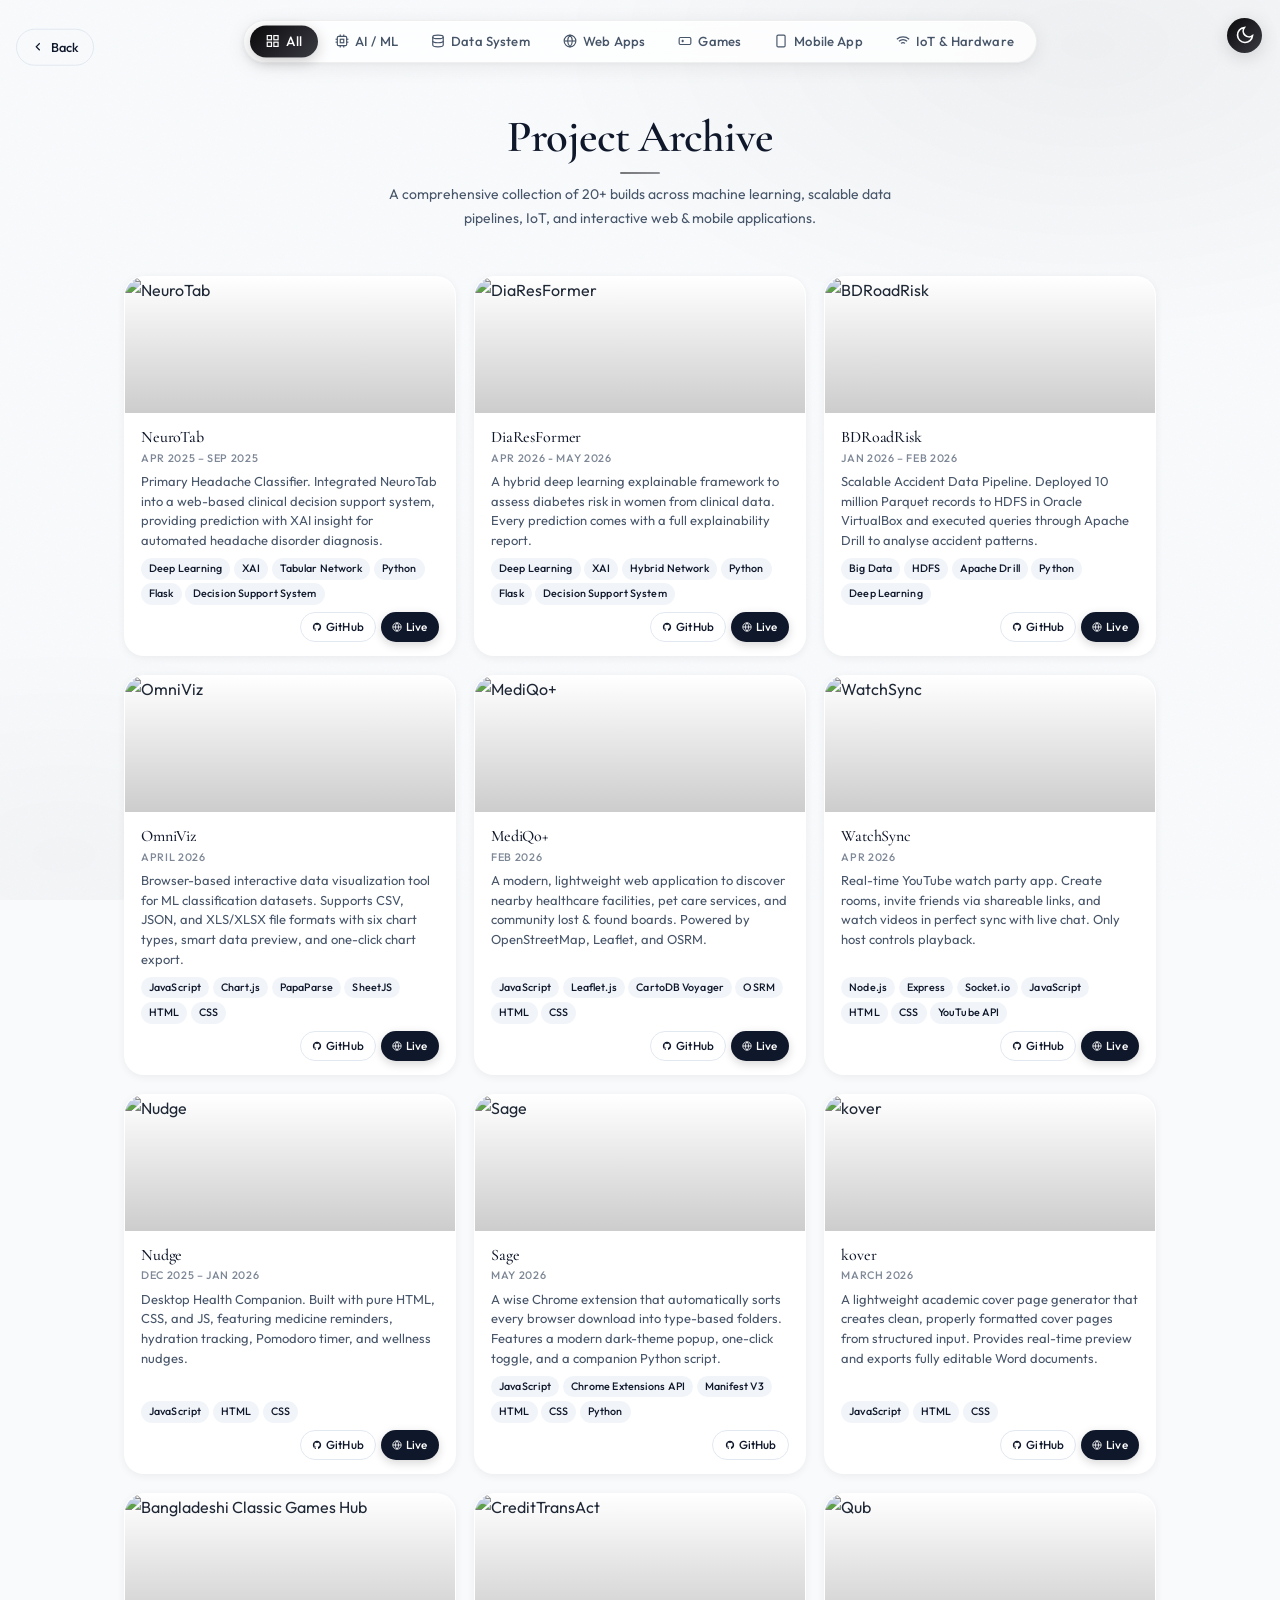
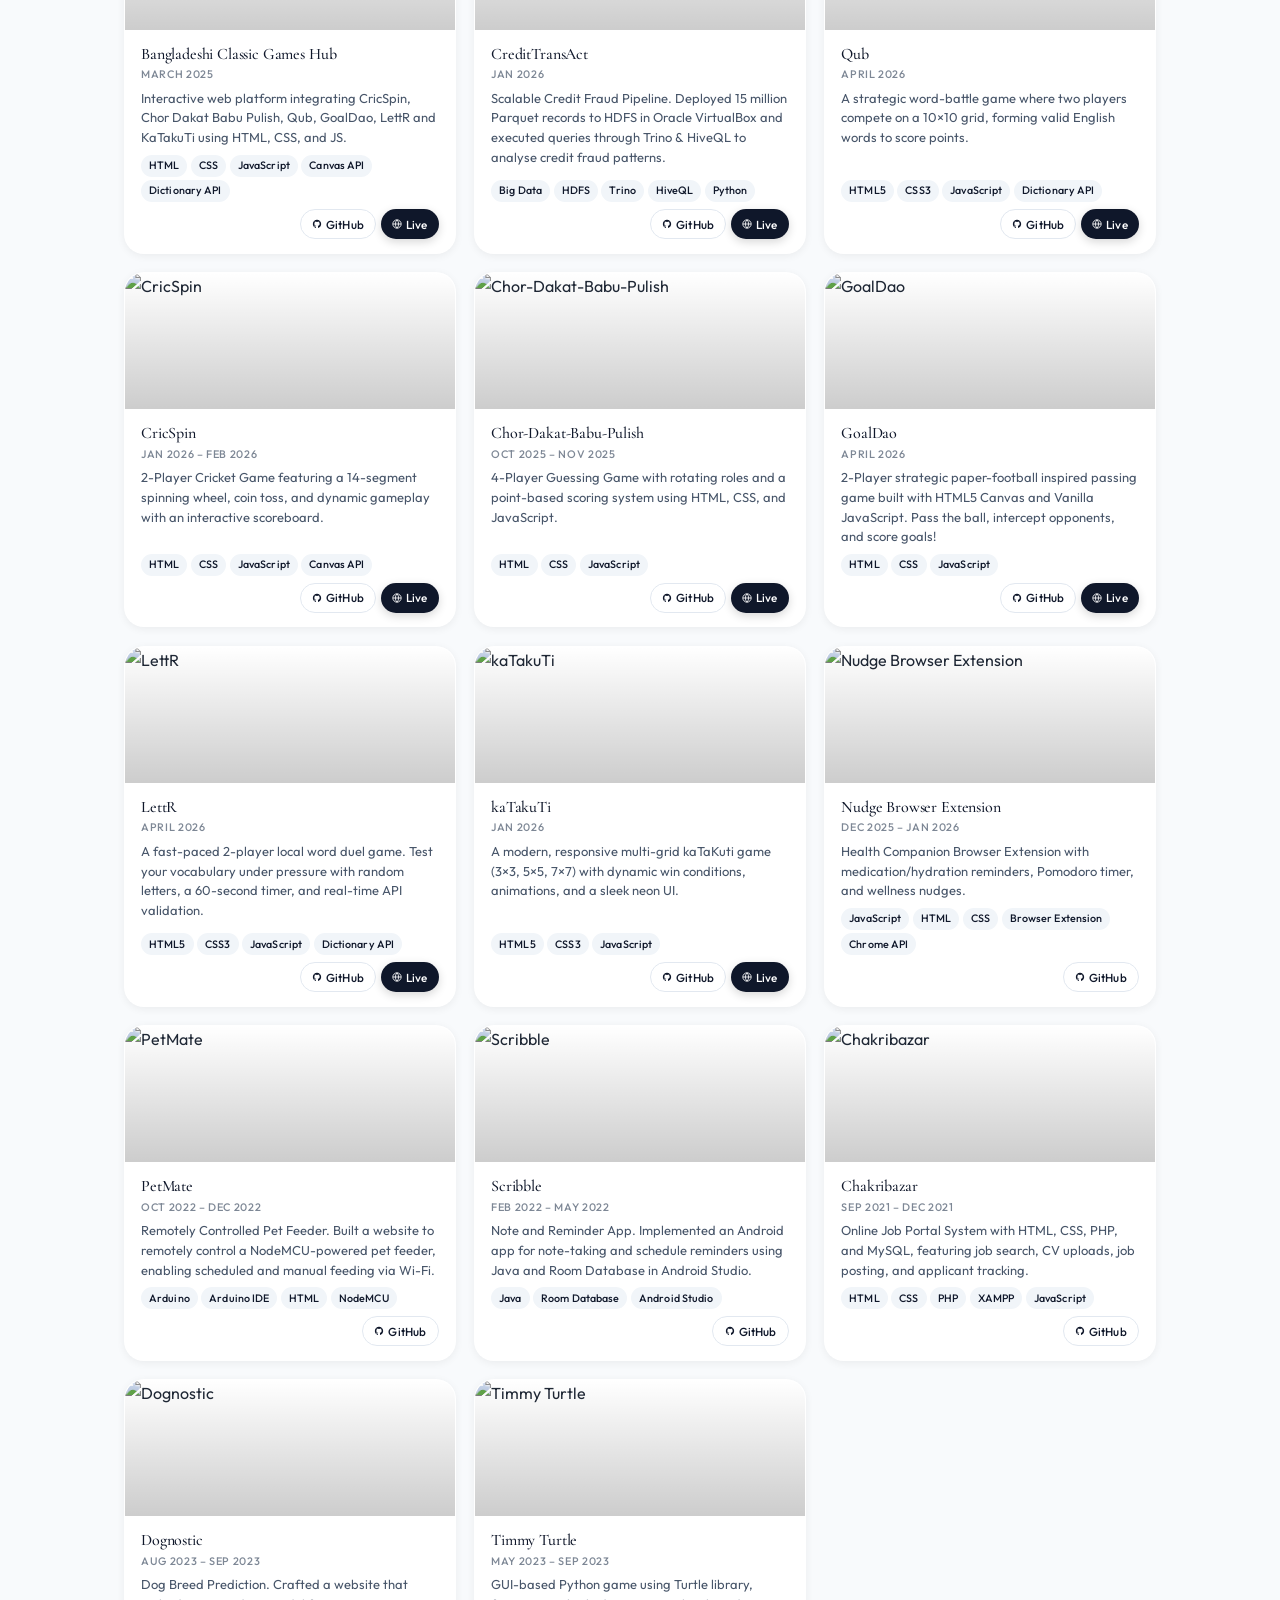
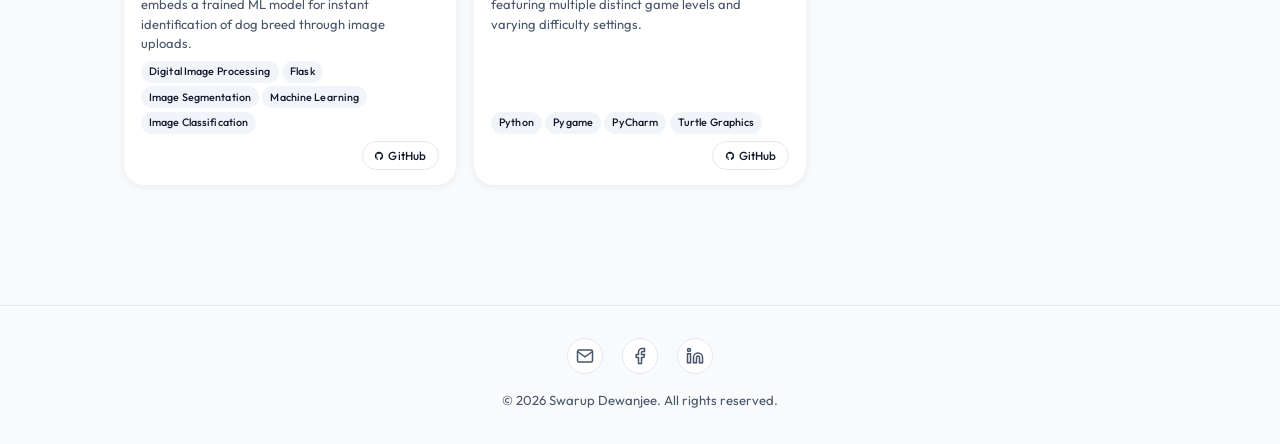
==== commit 755c1e9d: "updated" ====
--- a/projects.html
+++ b/projects.html
@@ -162,8 +162,16 @@
             transform: translateX(-50%);
             z-index: 1000; padding: 0 1rem;
             width: 100%; max-width: 1400px;
-            transition: transform 0.45s var(--ease-out), opacity 0.4s ease;
+            /* [UPDATE 1] Smooth transition for scroll-hide */
+            transition: transform 0.4s var(--ease-out), opacity 0.35s ease;
             display: flex; align-items: center; justify-content: center;
+        }
+
+        /* [UPDATE 1] Hide nav on scroll-down */
+        .floating-nav.scroll-hidden {
+            transform: translateX(-50%) translateY(-200%);
+            opacity: 0;
+            pointer-events: none;
         }
 
         /* PC Back Button */
@@ -312,6 +320,12 @@
             .floating-nav {
                 justify-content: flex-start !important; padding: 0 !important;
                 background: transparent !important; backdrop-filter: none !important; top: 0 !important;
+            }
+            /* [UPDATE 1] Mobile scroll-hide uses same stacked transform */
+            .floating-nav.scroll-hidden {
+                transform: translateX(-50%) translateY(-200%);
+                opacity: 0;
+                pointer-events: none;
             }
             .nav-back-pc     { display: none; }
             .mobile-nav-bar  { display: grid !important; }
@@ -354,7 +368,8 @@
             position: fixed; top: 1.1rem; right: 1.1rem; z-index: 1001;
             padding: 0.48rem; border-radius: var(--radius-pill);
             border: none; cursor: pointer;
-            transition: all 0.35s var(--ease-spring);
+            /* [UPDATE 1] Transition covers opacity + transform for scroll-hide */
+            transition: all 0.35s var(--ease-spring), opacity 0.35s ease;
             display: flex; align-items: center; justify-content: center;
             background: var(--gradient-main); color: #fff;
             box-shadow: 0 4px 18px rgba(0,0,0,0.14);
@@ -369,6 +384,13 @@
         body.dark-theme .theme-toggle .sun-icon  { display: block; }
         body.dark-theme .theme-toggle .moon-icon { display: none; }
         body.dark-theme .theme-toggle svg { stroke: var(--dark-btn-text) !important; }
+
+        /* [UPDATE 1] Hide theme toggle on scroll-down */
+        .theme-toggle.scroll-hidden {
+            opacity: 0;
+            pointer-events: none;
+            transform: translateY(-14px) scale(0.8);
+        }
 
         @media (max-width: 900px) {
             .theme-toggle { top: 0.75rem; right: 0.75rem; }
@@ -479,9 +501,9 @@
             box-shadow: var(--shadow-dark-lg);
         }
 
-        /* Card image */
+        /* Card image — [UPDATE 2] slightly taller */
         .card-image {
-            position: relative; width: 100%; height: 7.5rem;
+            position: relative; width: 100%; height: 8.5rem;
             overflow: hidden; flex-shrink: 0;
         }
         .card-image img {
@@ -501,16 +523,17 @@
             opacity: 0.5;
         }
 
-        /* Card content */
+        /* Card content — [UPDATE 2] slightly more padding */
         .card-content {
-            padding: 0.8rem 0.88rem 0.75rem;
+            padding: 0.9rem 1rem 0.85rem;
             flex: 1; display: flex; flex-direction: column;
             position: relative; z-index: 2;
         }
 
+        /* [UPDATE 2] Slightly larger type throughout the card */
         .card-title {
             font-family: var(--font-display);
-            font-size: 0.92rem; font-weight: 500;
+            font-size: 1rem; font-weight: 500;
             margin-bottom: 0.12rem; line-height: 1.28;
             letter-spacing: -0.01em;
         }
@@ -518,7 +541,7 @@
         body.dark-theme       .card-title { color: var(--dark-text-bright) !important; }
 
         .card-subtitle {
-            font-size: 0.62rem; font-weight: 500;
+            font-size: 0.68rem; font-weight: 500;
             margin-bottom: 0.28rem;
             text-transform: uppercase; letter-spacing: 0.06em; opacity: 0.7;
         }
@@ -526,7 +549,7 @@
         body.dark-theme       .card-subtitle { color: var(--dark-text-secondary) !important; }
 
         .card-description {
-            font-size: 0.74rem; line-height: 1.52;
+            font-size: 0.81rem; line-height: 1.52;
             margin-bottom: 0.45rem; flex: 1; font-weight: 400;
         }
         body:not(.dark-theme) .card-description { color: var(--light-text-secondary); }
@@ -536,7 +559,7 @@
             display: flex; flex-wrap: wrap; gap: 0.22rem; margin-bottom: 0.45rem;
         }
         .tag {
-            padding: 0.12rem 0.48rem; font-size: 0.61rem;
+            padding: 0.13rem 0.5rem; font-size: 0.67rem;
             border-radius: var(--radius-pill); font-weight: 500; letter-spacing: 0.01em;
         }
         body:not(.dark-theme) .tag { background: var(--light-card-hover); color: var(--light-text); }
@@ -548,16 +571,16 @@
         }
 
         /* ═══════════════════════════════════════════════════
-           BUTTONS
+           BUTTONS — [UPDATE 2] slightly larger
            ═══════════════════════════════════════════════════ */
         .btn {
-            display: inline-flex; align-items: center; gap: 0.22rem;
-            padding: 0.22rem 0.62rem;
+            display: inline-flex; align-items: center; gap: 0.25rem;
+            padding: 0.26rem 0.7rem;
             border-radius: var(--radius-pill);
             font-family: var(--font-body);
             font-weight: 500; text-decoration: none;
             cursor: pointer; white-space: nowrap;
-            font-size: 0.67rem; letter-spacing: 0.015em;
+            font-size: 0.73rem; letter-spacing: 0.015em;
             transition: all 0.25s var(--ease-out);
             position: relative; overflow: hidden;
         }
@@ -570,7 +593,7 @@
         }
         .btn:hover::after { opacity: 1; }
         .btn:hover { transform: translateY(-2px); }
-        .btn svg { width: 9px; height: 9px; flex-shrink: 0; }
+        .btn svg { width: 10px; height: 10px; flex-shrink: 0; }
 
         body:not(.dark-theme) .btn-primary {
             background: var(--light-text); color: #fff; border: none;
@@ -658,7 +681,9 @@
             position: fixed; bottom: 2rem; right: 2rem; z-index: 1000;
             padding: 0.56rem; border-radius: var(--radius-pill); border: none;
             cursor: pointer; opacity: 0; transform: scale(0.5) translateY(10px);
-            transition: all 0.35s var(--ease-spring); pointer-events: none;
+            /* [UPDATE 1] Combined transition handles scroll-hide too */
+            transition: all 0.35s var(--ease-spring);
+            pointer-events: none;
             background: var(--gradient-main); color: #fff;
             box-shadow: 0 6px 20px rgba(0,0,0,0.22);
         }
@@ -680,14 +705,14 @@
             .section-subtitle { margin-top: -2rem; margin-bottom: 2rem; font-size: 0.84rem; }
             .projects-grid { grid-template-columns: 1fr; gap: 1rem; }
             .go-to-top { bottom: 1.5rem; right: 1.5rem; }
-            /* Slightly larger on single-column mobile */
-            .card-image    { height: 10.5rem; }
-            .card-content  { padding: 0.95rem 1rem 0.88rem; }
-            .card-title    { font-size: 1rem; }
-            .card-subtitle { font-size: 0.68rem; }
-            .card-description { font-size: 0.8rem; }
-            .tag   { font-size: 0.64rem; }
-            .btn   { font-size: 0.74rem; padding: 0.3rem 0.78rem; }
+            /* [UPDATE 2] Slightly larger on mobile too */
+            .card-image    { height: 11.5rem; }
+            .card-content  { padding: 1rem 1.1rem 0.95rem; }
+            .card-title    { font-size: 1.1rem; }
+            .card-subtitle { font-size: 0.73rem; }
+            .card-description { font-size: 0.86rem; }
+            .tag   { font-size: 0.7rem; }
+            .btn   { font-size: 0.8rem; padding: 0.34rem 0.84rem; }
             .btn svg { width: 12px; height: 12px; }
         }
         @media (max-width: 480px) {
@@ -822,8 +847,8 @@
 
 <script>
 /* ── SVG icons for buttons ── */
-const GITHUB_SVG = '<svg width="9" height="9" viewBox="0 0 24 24" fill="currentColor"><path d="M12 2C6.477 2 2 6.477 2 12c0 4.418 2.865 8.166 6.839 9.489.5.092.682-.217.682-.482 0-.237-.009-.868-.014-1.703-2.782.604-3.369-1.341-3.369-1.341-.454-1.155-1.11-1.463-1.11-1.463-.907-.62.069-.608.069-.608 1.003.07 1.531 1.03 1.531 1.03.892 1.529 2.341 1.087 2.91.832.092-.647.35-1.088.636-1.338-2.22-.253-4.555-1.11-4.555-4.943 0-1.091.39-1.984 1.029-2.683-.103-.253-.446-1.27.098-2.647 0 0 .84-.269 2.75 1.025A9.578 9.578 0 0 1 12 6.836a9.59 9.59 0 0 1 2.504.337c1.909-1.294 2.747-1.025 2.747-1.025.546 1.377.203 2.394.1 2.647.64.699 1.028 1.592 1.028 2.683 0 3.842-2.339 4.687-4.566 4.935.359.309.678.919.678 1.852 0 1.336-.012 2.415-.012 2.743 0 .267.18.578.688.48C19.138 20.163 22 16.418 22 12c0-5.523-4.477-10-10-10z"/></svg>';
-const LIVE_SVG  = '<svg width="9" height="9" viewBox="0 0 24 24" fill="none" stroke="currentColor" stroke-width="2"><circle cx="12" cy="12" r="10"></circle><line x1="2" y1="12" x2="22" y2="12"></line><path d="M12 2a15.3 15.3 0 0 1 4 10 15.3 15.3 0 0 1-4 10 15.3 15.3 0 0 1-4-10 15.3 15.3 0 0 1 4-10z"></path></svg>';
+const GITHUB_SVG = '<svg width="10" height="10" viewBox="0 0 24 24" fill="currentColor"><path d="M12 2C6.477 2 2 6.477 2 12c0 4.418 2.865 8.166 6.839 9.489.5.092.682-.217.682-.482 0-.237-.009-.868-.014-1.703-2.782.604-3.369-1.341-3.369-1.341-.454-1.155-1.11-1.463-1.11-1.463-.907-.62.069-.608.069-.608 1.003.07 1.531 1.03 1.531 1.03.892 1.529 2.341 1.087 2.91.832.092-.647.35-1.088.636-1.338-2.22-.253-4.555-1.11-4.555-4.943 0-1.091.39-1.984 1.029-2.683-.103-.253-.446-1.27.098-2.647 0 0 .84-.269 2.75 1.025A9.578 9.578 0 0 1 12 6.836a9.59 9.59 0 0 1 2.504.337c1.909-1.294 2.747-1.025 2.747-1.025.546 1.377.203 2.394.1 2.647.64.699 1.028 1.592 1.028 2.683 0 3.842-2.339 4.687-4.566 4.935.359.309.678.919.678 1.852 0 1.336-.012 2.415-.012 2.743 0 .267.18.578.688.48C19.138 20.163 22 16.418 22 12c0-5.523-4.477-10-10-10z"/></svg>';
+const LIVE_SVG  = '<svg width="10" height="10" viewBox="0 0 24 24" fill="none" stroke="currentColor" stroke-width="2"><circle cx="12" cy="12" r="10"></circle><line x1="2" y1="12" x2="22" y2="12"></line><path d="M12 2a15.3 15.3 0 0 1 4 10 15.3 15.3 0 0 1-4 10 15.3 15.3 0 0 1-4-10 15.3 15.3 0 0 1 4-10z"></path></svg>';
 
 /* ── Project data ── */
 const PROJECTS = [
@@ -896,6 +921,8 @@
 const mobileMenuBtn = document.getElementById('mobile-menu-btn');
 const navMenu = document.getElementById('nav-menu');
 const floatingNav = document.getElementById('floating-nav');
+const themeToggle = document.getElementById('theme-toggle');
+const goTopBtn = document.getElementById('go-to-top');
 
 function closeMobileMenu() {
     if (navMenu.classList.contains('active')) {
@@ -930,19 +957,41 @@
 });
 
 /* ── Theme ── */
-const themeToggle = document.getElementById('theme-toggle');
+themeToggle.addEventListener('click', () => applyTheme(!document.body.classList.contains('dark-theme')));
 function applyTheme(dark) {
     document.body.classList.toggle('dark-theme', dark);
     localStorage.setItem('theme', dark ? 'dark' : 'light');
 }
-themeToggle.addEventListener('click', () => applyTheme(!document.body.classList.contains('dark-theme')));
 applyTheme(localStorage.getItem('theme') === 'dark');
 
-/* ── Go to Top ── */
-const goTopBtn = document.getElementById('go-to-top');
+/* ── [UPDATE 1] Unified scroll handler: hide nav + theme toggle on scroll-down,
+       show on scroll-up; go-to-top only appears when scrolling up past 300px ── */
+let lastScrollY = window.scrollY;
+const SCROLL_DELTA = 8; /* minimum px change to act on (avoids micro-jitter) */
+
 window.addEventListener('scroll', () => {
-    goTopBtn.classList.toggle('visible', window.scrollY > 300);
-});
+    const currentScrollY = window.scrollY;
+    const diff = currentScrollY - lastScrollY;
+
+    /* Ignore tiny movements */
+    if (Math.abs(diff) < SCROLL_DELTA) return;
+
+    const scrollingDown = diff > 0;
+    const pastInitial   = currentScrollY > 80;          /* only hide after leaving the top zone */
+    const menuOpen      = navMenu.classList.contains('active'); /* don't hide while dropdown is open */
+
+    const shouldHide = scrollingDown && pastInitial && !menuOpen;
+
+    floatingNav.classList.toggle('scroll-hidden', shouldHide);
+    themeToggle.classList.toggle('scroll-hidden', shouldHide);
+
+    /* Go-to-top: visible only when scrolling UP and already past 300 px */
+    goTopBtn.classList.toggle('visible', !scrollingDown && currentScrollY > 300);
+
+    lastScrollY = currentScrollY;
+}, { passive: true });
+
+/* ── Go to Top (click) ── */
 goTopBtn.addEventListener('click', () => window.scrollTo({ top: 0, behavior: 'smooth' }));
 
 /* ── Footer year ── */
